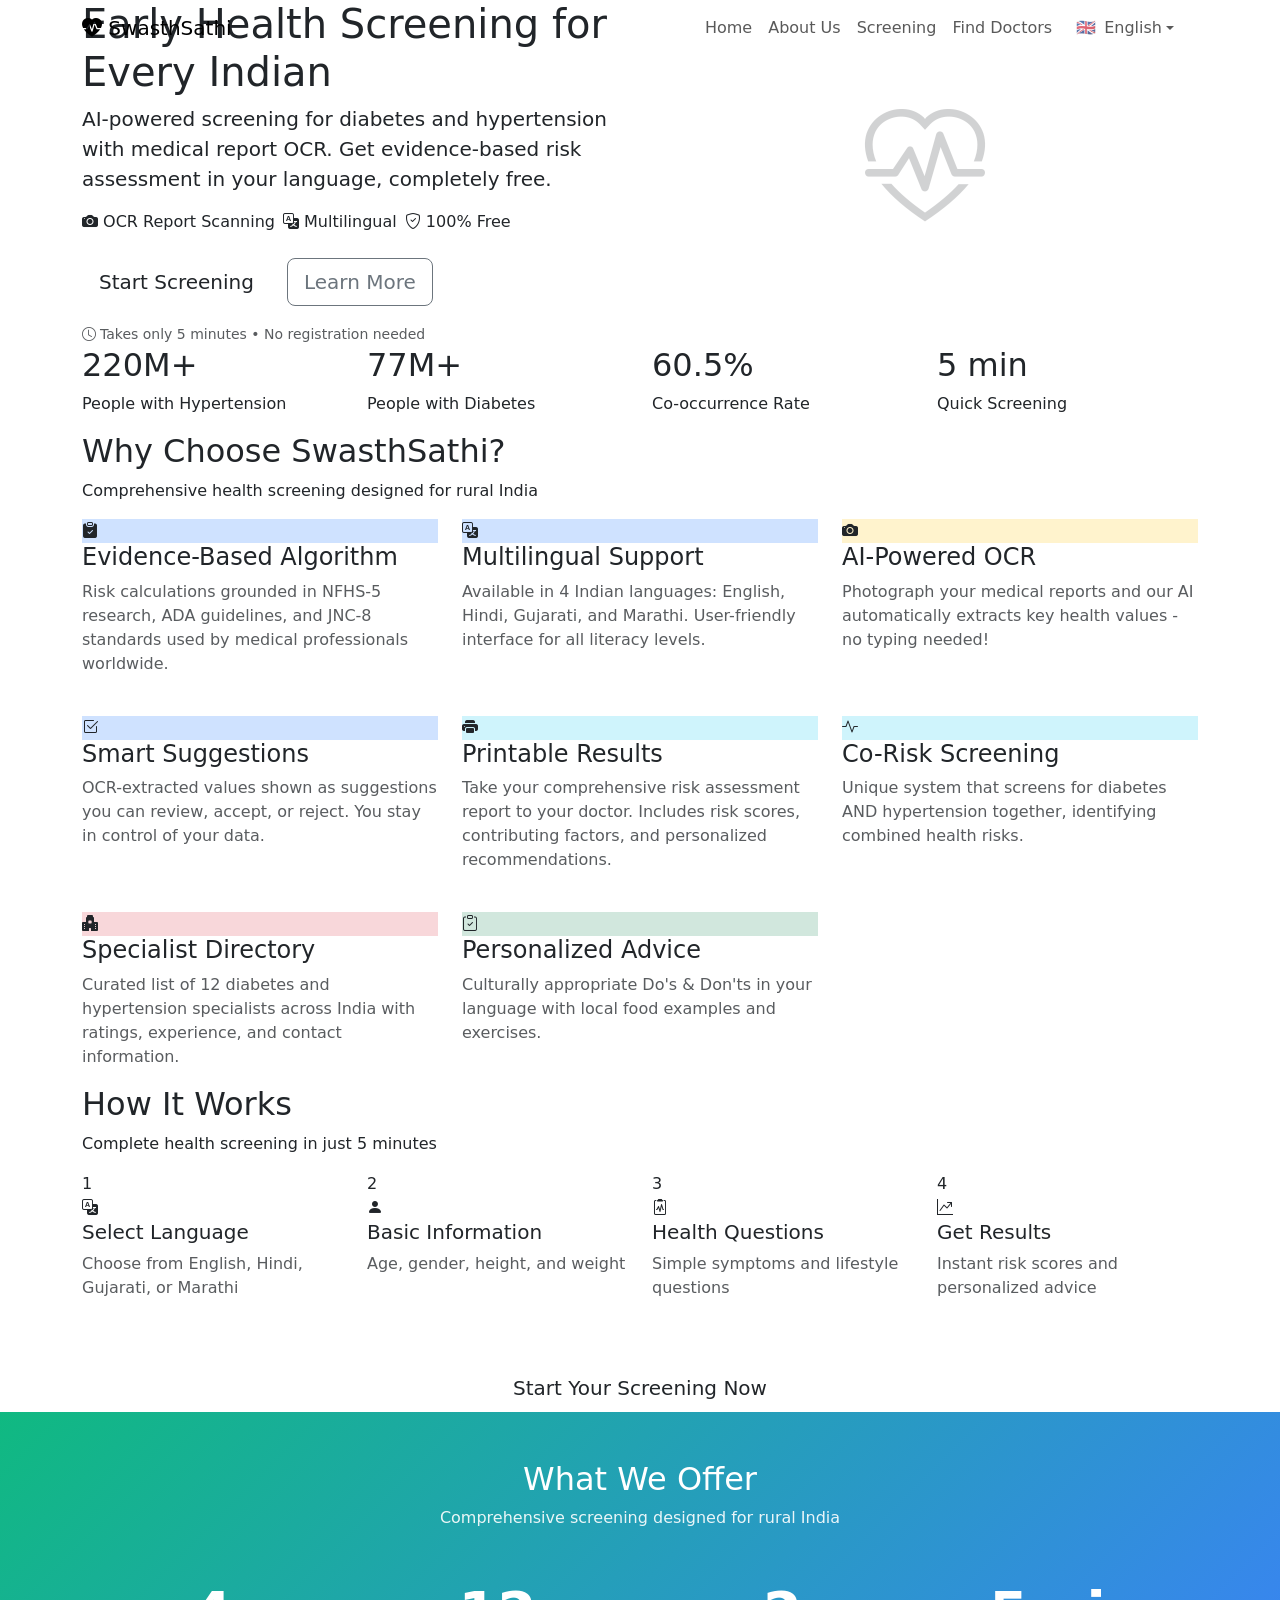
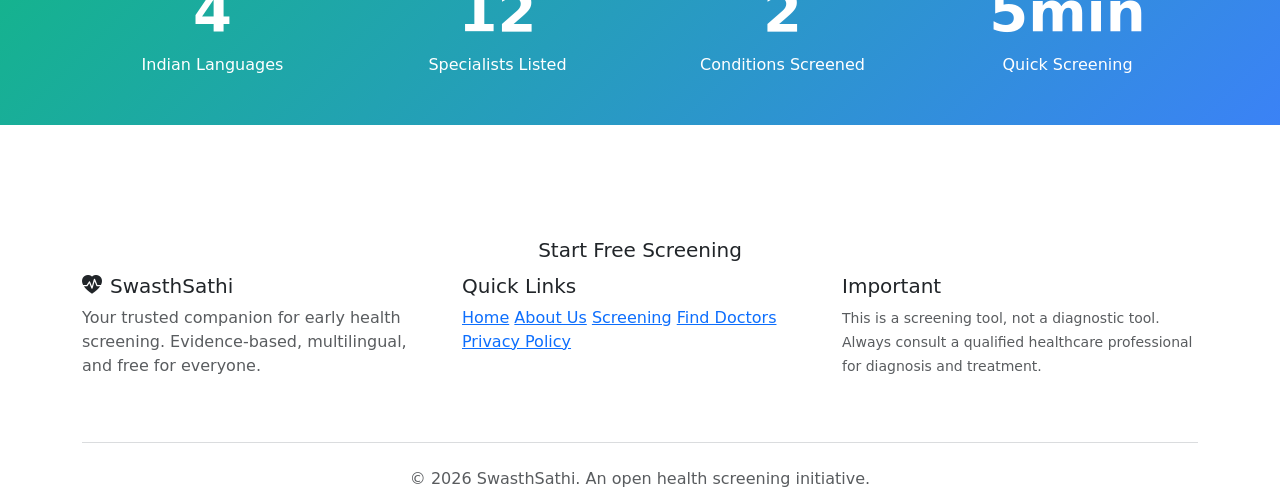
==== index.html @ 2c463989 "feat: add shared component mounts and normalize script load order across all pages Every page now ha" ====
<!DOCTYPE html>
<html lang="en">
<head>
    <meta charset="UTF-8">
    <meta name="viewport" content="width=device-width, initial-scale=1.0">
    <meta name="description" content="SwasthSathi - AI-powered offline health screening for diabetes and hypertension">
    <title>SwasthSathi - Your Health Companion</title>
    
    <!-- Bootstrap 5.3 -->
    <link href="https://cdn.jsdelivr.net/npm/bootstrap@5.3.2/dist/css/bootstrap.min.css" rel="stylesheet">
    <!-- Bootstrap Icons -->
    <link rel="stylesheet" href="https://cdn.jsdelivr.net/npm/bootstrap-icons@1.11.3/font/bootstrap-icons.min.css">
    <!-- Base Styles (LOAD FIRST) -->
    <link rel="stylesheet" href="assets/styles/base.css">
    <!-- Page-specific styles -->
    <link rel="stylesheet" href="assets/styles/style.css">
</head>
<body>
    <div id="navbar-mount"></div>

    <!-- Hero Section -->
    <section class="hero-section" id="home">
        <div class="container">
            <div class="row align-items-center">
                <div class="col-lg-6 hero-content fade-in">
                    <h1 data-i18n="hero_title">Early Health Screening for Every Indian</h1>
                    <p class="lead" data-i18n="hero_subtitle">AI-powered screening for diabetes and hypertension with medical report OCR. Get evidence-based risk assessment in your language, completely free.</p>
                    <div class="d-flex gap-2 mb-4 flex-wrap">
                        <div class="feature-badge">
                            <i class="bi bi-camera-fill"></i>
                            <span data-i18n="feature_ocr">OCR Report Scanning</span>
                        </div>
                        <div class="feature-badge">
                            <i class="bi bi-translate"></i>
                            <span data-i18n="feature_multilingual">Multilingual</span>
                        </div>
                        <div class="feature-badge">
                            <i class="bi bi-shield-check"></i>
                            <span data-i18n="feature_free">100% Free</span>
                        </div>
                    </div>
                    <div class="d-flex gap-3 mb-3 flex-wrap">
                        <a href="screening.html" class="btn btn-primary-custom btn-lg" data-i18n="btn_start_screening">Start Screening</a>
                        <button class="btn btn-outline-secondary btn-lg" onclick="document.getElementById('how-it-works').scrollIntoView({behavior: 'smooth'})" data-i18n="btn_learn_more">
                            Learn More
                        </button>
                    </div>
                    <small class="text-muted" data-i18n="takes_5min">
                        <i class="bi bi-clock me-1"></i>Takes only 5 minutes • No registration needed
                    </small>
                </div>
                <div class="col-lg-6 text-center">
                    <div class="hero-illustration mx-auto">
                        <i class="bi bi-heart-pulse" style="font-size: 120px; color: var(--primary); opacity: 0.2;"></i>
                    </div>
                </div>
            </div>
        </div>
    </section>

    <!-- Stats Section -->
    <section class="stats-section">
        <div class="container">
            <div class="row">
                <div class="col-md-3 col-6">
                    <div class="stat-card">
                        <h2>220M+</h2>
                        <p data-i18n="stats_hypertension">People with Hypertension</p>
                    </div>
                </div>
                <div class="col-md-3 col-6">
                    <div class="stat-card">
                        <h2>77M+</h2>
                        <p data-i18n="stats_diabetes">People with Diabetes</p>
                    </div>
                </div>
                <div class="col-md-3 col-6">
                    <div class="stat-card">
                        <h2>60.5%</h2>
                        <p data-i18n="stats_cooccurrence">Co-occurrence Rate</p>
                    </div>
                </div>
                <div class="col-md-3 col-6">
                    <div class="stat-card">
                        <h2>5 min</h2>
                        <p data-i18n="stats_quick">Quick Screening</p>
                    </div>
                </div>
            </div>
        </div>
    </section>

    <!-- Features Section -->
    <section class="features-section" id="features">
        <div class="container">
            <h2 class="section-title" data-i18n="section_why_choose">Why Choose SwasthSathi?</h2>
            <p class="section-subtitle" data-i18n="section_subtitle_features">Comprehensive health screening designed for rural India</p>
            
            <div class="row g-4">
                <div class="col-lg-4 col-md-6">
                    <div class="feature-card">
                        <div class="feature-icon bg-primary-subtle">
                            <i class="bi bi-clipboard-check-fill"></i>
                        </div>
                        <h4 data-i18n="feature_evidence_title">Evidence-Based Algorithm</h4>
                        <p class="text-muted" data-i18n="feature_evidence_desc">Risk calculations grounded in NFHS-5 research, ADA guidelines, and JNC-8 standards used by medical professionals worldwide.</p>
                    </div>
                </div>
                <div class="col-lg-4 col-md-6">
                    <div class="feature-card">
                        <div class="feature-icon bg-primary-subtle">
                            <i class="bi bi-translate"></i>
                        </div>
                        <h4 data-i18n="feature_multilingual_title">Multilingual Support</h4>
                        <p class="text-muted" data-i18n="feature_multilingual_desc">Available in 4 Indian languages: English, Hindi, Gujarati, and Marathi. User-friendly interface for all literacy levels.</p>
                    </div>
                </div>
                <div class="col-lg-4 col-md-6">
                    <div class="feature-card">
                        <div class="feature-icon bg-warning-subtle">
                            <i class="bi bi-camera-fill"></i>
                        </div>
                        <h4 data-i18n="feature_ocr_title">AI-Powered OCR</h4>
                        <p class="text-muted" data-i18n="feature_ocr_desc">Photograph your medical reports and our AI automatically extracts key health values - no typing needed!</p>
                    </div>
                </div>

                <!-- Smart Suggestion System -->
                <div class="col-lg-4 col-md-6">
                    <div class="feature-card">
                        <div class="feature-icon bg-primary-subtle">
                            <i class="bi bi-check2-square"></i>
                        </div>
                        <h4 data-i18n="feature_suggestions_title">Smart Suggestions</h4>
                        <p class="text-muted" data-i18n="feature_suggestions_desc">OCR-extracted values shown as suggestions you can review, accept, or reject. You stay in control of your data.</p>
                    </div>
                </div>

                <!-- Printable Results -->
                <div class="col-lg-4 col-md-6">
                    <div class="feature-card">
                        <div class="feature-icon bg-info-subtle">
                            <i class="bi bi-printer-fill"></i>
                        </div>
                        <h4 data-i18n="feature_print_title">Printable Results</h4>
                        <p class="text-muted" data-i18n="feature_print_desc">Take your comprehensive risk assessment report to your doctor. Includes risk scores, contributing factors, and personalized recommendations.</p>
                    </div>
                </div>

                <div class="col-lg-4 col-md-6">
                    <div class="feature-card">
                        <div class="feature-icon bg-info-subtle">
                            <i class="bi bi-activity"></i>
                        </div>
                        <h4 data-i18n="feature_corisk_title">Co-Risk Screening</h4>
                        <p class="text-muted" data-i18n="feature_corisk_desc">Unique system that screens for diabetes AND hypertension together, identifying combined health risks.</p>
                    </div>
                </div>
                <div class="col-lg-4 col-md-6">
                    <div class="feature-card">
                        <div class="feature-icon bg-danger-subtle">
                            <i class="bi bi-hospital-fill"></i>
                        </div>
                        <h4 data-i18n="feature_doctors_title">Specialist Directory</h4>
                        <p class="text-muted" data-i18n="feature_doctors_desc">Curated list of 12 diabetes and hypertension specialists across India with ratings, experience, and contact information.</p>
                    </div>
                </div>
                <div class="col-lg-4 col-md-6">
                    <div class="feature-card">
                        <div class="feature-icon bg-success-subtle">
                            <i class="bi bi-clipboard-check"></i>
                        </div>
                        <h4 data-i18n="feature_advice_title">Personalized Advice</h4>
                        <p class="text-muted" data-i18n="feature_advice_desc">Culturally appropriate Do's & Don'ts in your language with local food examples and exercises.</p>
                    </div>
                </div>
            </div>
        </div>
    </section>

    <!-- How It Works -->
    <section class="how-it-works-section" id="how-it-works">
        <div class="container">
            <h2 class="section-title" data-i18n="how_it_works_title">How It Works</h2>
            <p class="section-subtitle" data-i18n="how_it_works_subtitle">Complete health screening in just 5 minutes</p>
            
            <div class="row g-4">
                <div class="col-lg-3 col-md-6">
                    <div class="step-card">
                        <div class="step-number">1</div>
                        <div class="step-icon">
                            <i class="bi bi-translate"></i>
                        </div>
                        <h5 data-i18n="step1_title">Select Language</h5>
                        <p class="text-muted" data-i18n="step1_desc">Choose from English, Hindi, Gujarati, or Marathi</p>
                    </div>
                </div>
                <div class="col-lg-3 col-md-6">
                    <div class="step-card">
                        <div class="step-number">2</div>
                        <div class="step-icon">
                            <i class="bi bi-person-fill"></i>
                        </div>
                        <h5 data-i18n="step2_title">Basic Information</h5>
                        <p class="text-muted" data-i18n="step2_desc">Age, gender, height, and weight</p>
                    </div>
                </div>
                <div class="col-lg-3 col-md-6">
                    <div class="step-card">
                        <div class="step-number">3</div>
                        <div class="step-icon">
                            <i class="bi bi-clipboard2-pulse"></i>
                        </div>
                        <h5 data-i18n="step3_title">Health Questions</h5>
                        <p class="text-muted" data-i18n="step3_desc">Simple symptoms and lifestyle questions</p>
                    </div>
                </div>
                <div class="col-lg-3 col-md-6">
                    <div class="step-card">
                        <div class="step-number">4</div>
                        <div class="step-icon">
                            <i class="bi bi-graph-up-arrow"></i>
                        </div>
                        <h5 data-i18n="step4_title">Get Results</h5>
                        <p class="text-muted" data-i18n="step4_desc">Instant risk scores and personalized advice</p>
                    </div>
                </div>
            </div>

            <div class="text-center mt-5">
                <a href="screening.html" class="btn btn-primary-custom btn-lg px-5" data-i18n="btn_start_screening">Start Your Screening Now</a>
            </div>
        </div>
    </section>

    <!-- Impact Section -->
    <section class="py-5" style="background: linear-gradient(135deg, #10b981 0%, #3b82f6 100%);" id="impact">
        <div class="container">
            <div class="text-center text-white mb-5">
                <h2 class="section-title text-white" data-i18n="impact_title_new">What We Offer</h2>
                <p class="section-subtitle text-white" style="opacity: 0.9;" data-i18n="impact_subtitle_new">Comprehensive screening designed for rural India</p>
            </div>
            <div class="row g-4">
                <div class="col-md-3 col-6">
                    <div class="text-center text-white">
                        <h2 class="display-4 fw-bold mb-2">4</h2>
                        <p class="mb-0" data-i18n="impact_languages">Indian Languages</p>
                    </div>
                </div>
                <div class="col-md-3 col-6">
                    <div class="text-center text-white">
                        <h2 class="display-4 fw-bold mb-2">12</h2>
                        <p class="mb-0" data-i18n="impact_specialists">Specialists Listed</p>
                    </div>
                </div>
                <div class="col-md-3 col-6">
                    <div class="text-center text-white">
                        <h2 class="display-4 fw-bold mb-2">2</h2>
                        <p class="mb-0" data-i18n="impact_conditions">Conditions Screened</p>
                    </div>
                </div>
                <div class="col-md-3 col-6">
                    <div class="text-center text-white">
                        <h2 class="display-4 fw-bold mb-2">5min</h2>
                        <p class="mb-0" data-i18n="impact_time">Quick Screening</p>
                    </div>
                </div>
            </div>
        </div>
    </section>

    <!-- CTA Section -->
    <section class="cta-section">
        <div class="container">
            <div class="cta-card text-center text-white">
                <h2>Take Control of Your Health Today</h2>
                <p class="lead mb-4">Early detection can prevent serious complications. Get your free screening in just 5 minutes.</p>
                <a href="screening.html" class="btn btn-light-custom btn-lg">Start Free Screening</a>
            </div>
        </div>
    </section>

    <div id="footer-mount"></div>

    <script src="https://cdn.jsdelivr.net/npm/bootstrap@5.3.2/dist/js/bootstrap.bundle.min.js"></script>
    <script src="assets/scripts/data/language-data.js"></script>
    <script src="assets/scripts/shared/i18n.js"></script>
    <script src="assets/scripts/shared/supabase-client.js"></script>
    <script src="assets/scripts/shared/navbar.js"></script>
    <script src="assets/scripts/shared/footer.js"></script>
    <script src="assets/scripts/shared/nav-auth.js"></script>
    <script src="assets/scripts/shared/main.js"></script>
</body>
</html>
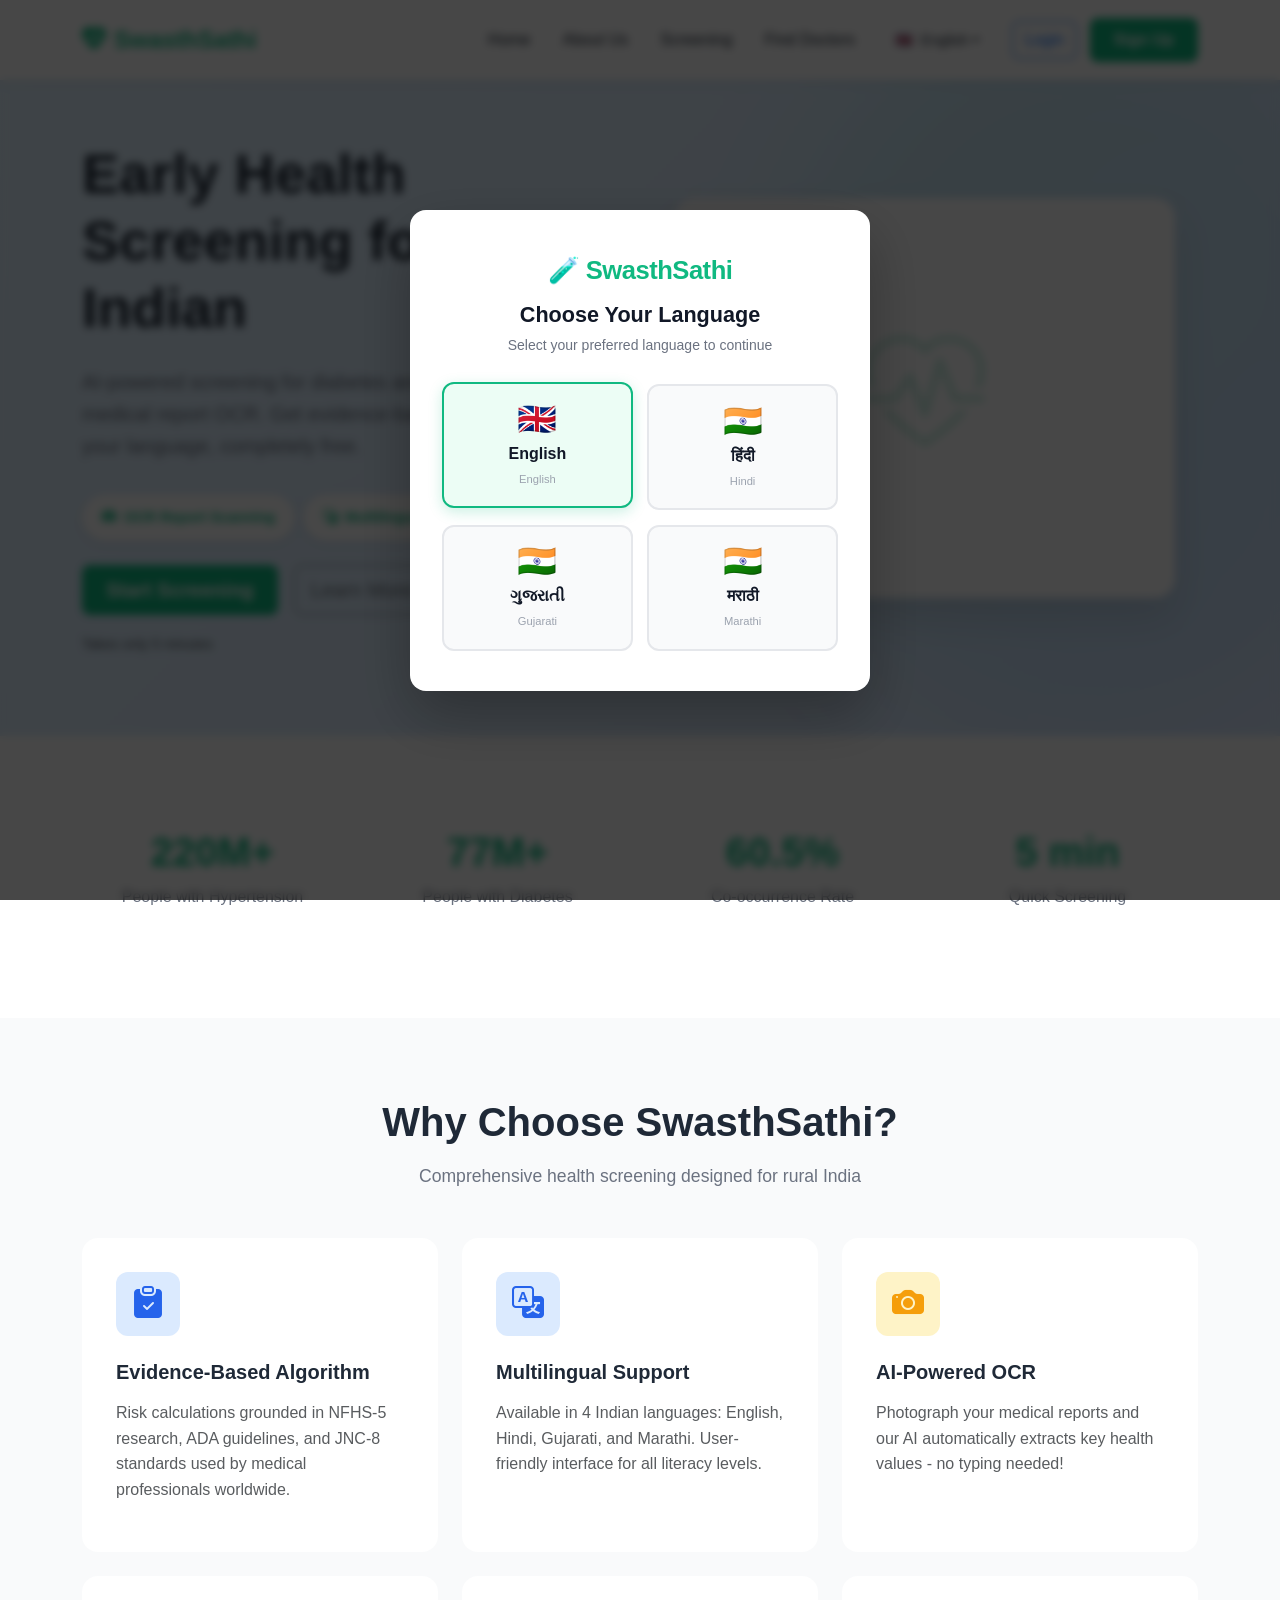
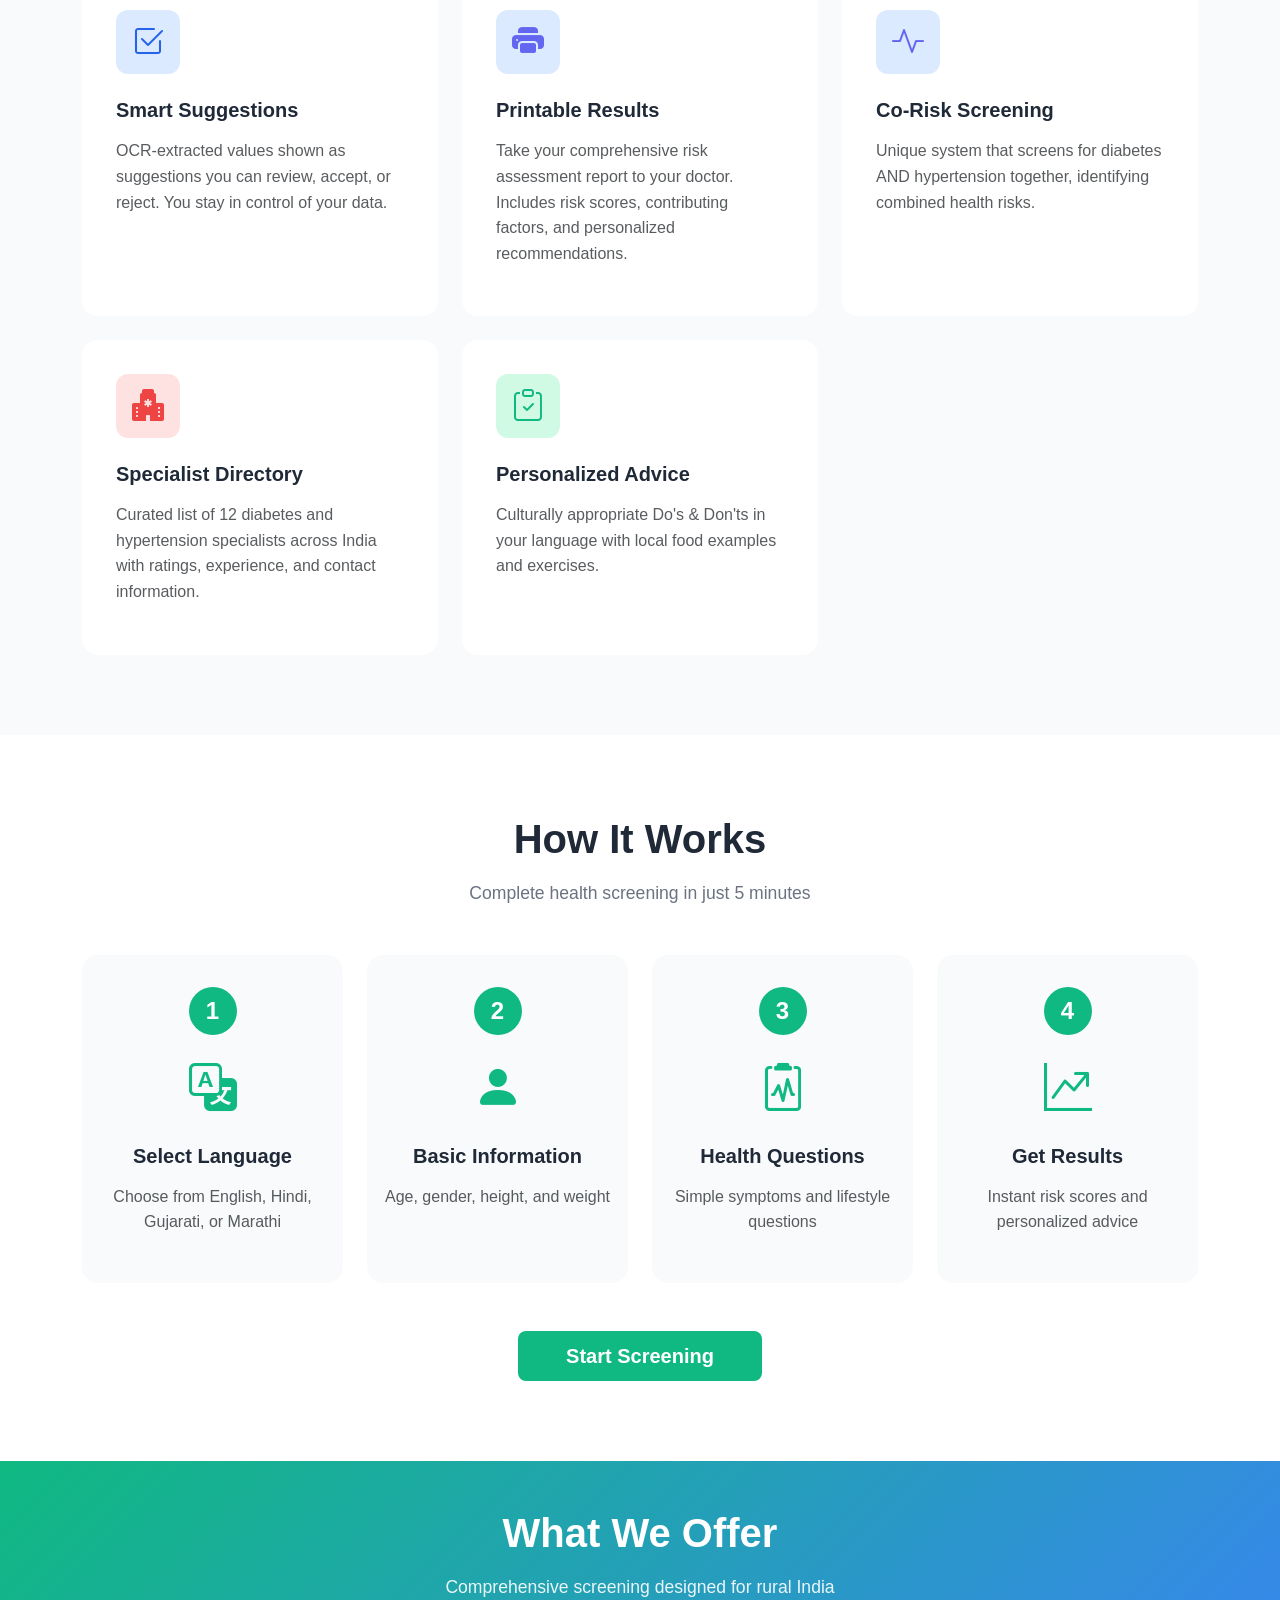
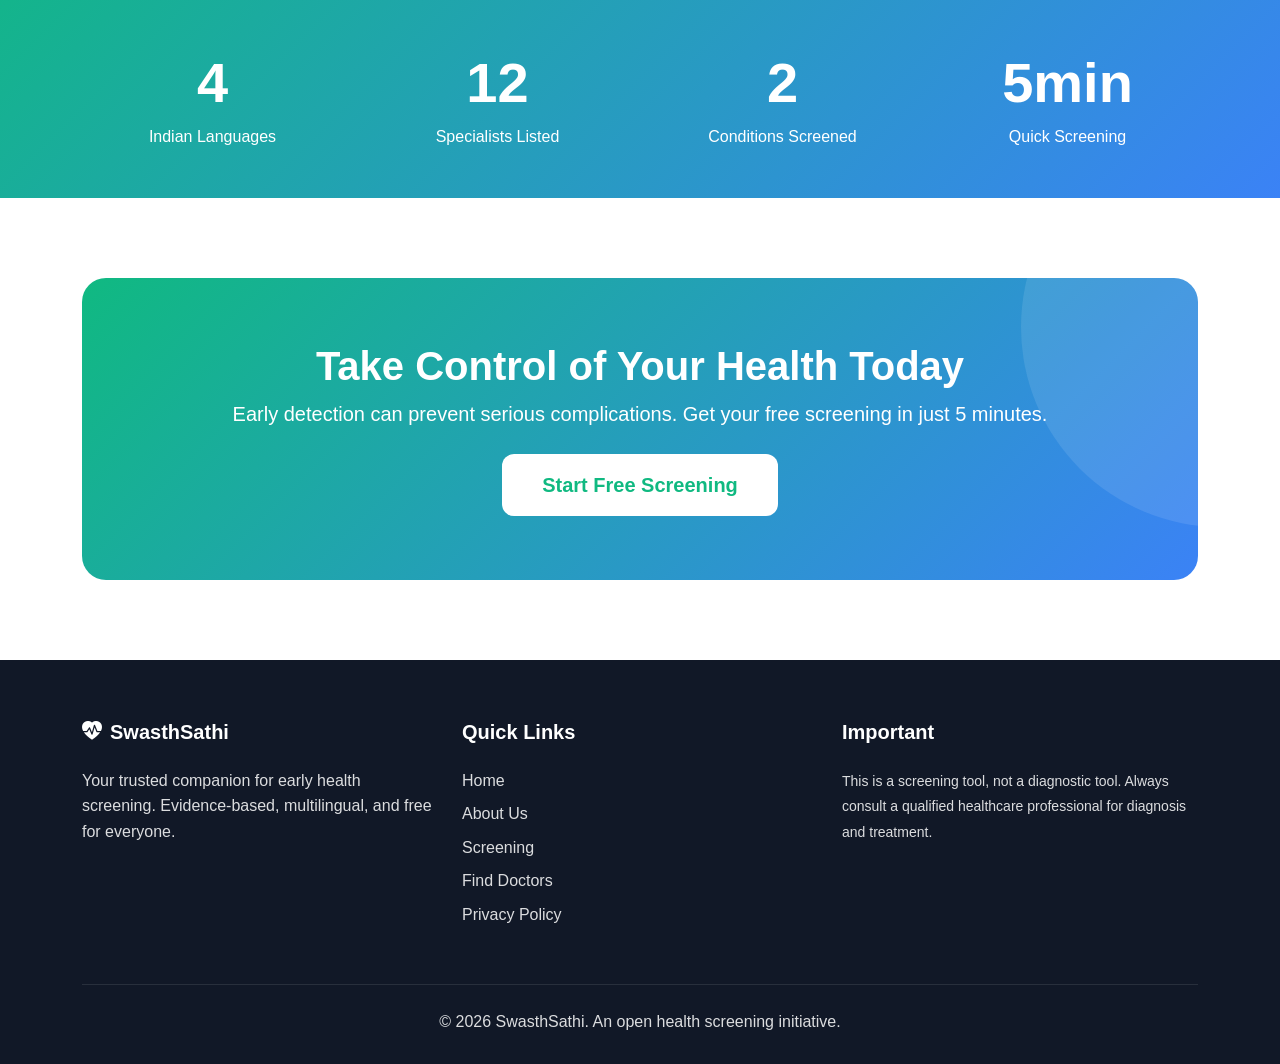
==== commit 346f00f4: "feat: add A4 print stylesheet for doctor handoff and wire language modal into all pages" ====
--- a/index.html
+++ b/index.html
@@ -12,6 +12,7 @@
     <link rel="stylesheet" href="https://cdn.jsdelivr.net/npm/bootstrap-icons@1.11.3/font/bootstrap-icons.min.css">
     <!-- Base Styles (LOAD FIRST) -->
     <link rel="stylesheet" href="assets/styles/base.css">
+    <link rel="stylesheet" href="assets/styles/language-modal.css">
     <!-- Page-specific styles -->
     <link rel="stylesheet" href="assets/styles/style.css">
 </head>
@@ -285,6 +286,7 @@
     <script src="https://cdn.jsdelivr.net/npm/bootstrap@5.3.2/dist/js/bootstrap.bundle.min.js"></script>
     <script src="assets/scripts/data/language-data.js"></script>
     <script src="assets/scripts/shared/i18n.js"></script>
+    <script src="assets/scripts/shared/language-modal.js"></script>
     <script src="assets/scripts/shared/supabase-client.js"></script>
     <script src="assets/scripts/shared/navbar.js"></script>
     <script src="assets/scripts/shared/footer.js"></script>
--- a/assets/styles/base.css
+++ b/assets/styles/base.css
@@ -0,0 +1,330 @@
+/**
+ * ============================================
+ * SWASTHSATHI - UNIFIED BASE STYLES
+ * Shared across ALL pages
+ * ============================================
+ */
+
+/* ===== CSS VARIABLES (UNIFIED) ===== */
+:root {
+    /* Primary Colors */
+    --primary: #10b981;
+    --primary-dark: #059669;
+    --primary-light: #d1fae5;
+    --primary-pale: #d1fae5;
+    --primary-ghost: #f0fdf4;
+    
+    /* Secondary Colors */
+    --secondary: #3b82f6;
+    
+    /* Status Colors */
+    --success: #10b981;
+    --success-light: #d1fae5;
+    --success-dark: #047857;
+    
+    --warning: #f59e0b;
+    --warning-light: #fef3c7;
+    --warning-dark: #d97706;
+    
+    --danger: #ef4444;
+    --danger-light: #fee2e2;
+    --danger-dark: #dc2626;
+    
+    --info: #3b82f6;
+    --info-light: #dbeafe;
+    --info-dark: #2563eb;
+    
+    /* Neutral Colors */
+    --white: #ffffff;
+    --black: #000000;
+    --dark: #1f2937;
+    --gray: #6b7280;
+    --gray-light: #9ca3af;
+    --gray-pale: #e5e7eb;
+    --gray-bg: #f3f4f6;
+    --gray-border: #d1d5db;
+    --light-bg: #f9fafb;
+    
+    /* Aliased color names for backward compatibility */
+    --color-primary: var(--primary);
+    --color-primary-dark: var(--primary-dark);
+    --color-primary-light: var(--primary-light);
+    --color-primary-pale: var(--primary-pale);
+    --color-primary-ghost: var(--primary-ghost);
+    
+    --color-success: var(--success);
+    --color-success-light: var(--success-light);
+    --color-success-dark: var(--success-dark);
+    
+    --color-warning: var(--warning);
+    --color-warning-light: var(--warning-light);
+    --color-warning-dark: var(--warning-dark);
+    
+    --color-danger: var(--danger);
+    --color-danger-light: var(--danger-light);
+    --color-danger-dark: var(--danger-dark);
+    
+    --color-info: var(--info);
+    --color-info-light: var(--info-light);
+    --color-info-dark: var(--info-dark);
+    
+    --color-white: var(--white);
+    --color-black: var(--black);
+    --color-dark: var(--dark);
+    --color-gray: var(--gray);
+    --color-gray-light: var(--gray-light);
+    --color-gray-pale: var(--gray-pale);
+    --color-gray-bg: var(--gray-bg);
+    --color-gray-border: var(--gray-border);
+    
+    /* Typography */
+    --font-primary: system-ui, -apple-system, BlinkMacSystemFont, "Segoe UI", Roboto, Oxygen, Ubuntu, Cantarell, sans-serif;
+    --font-mono: 'Courier New', Courier, monospace;
+    
+    --text-xs: 0.75rem;
+    --text-sm: 0.875rem;
+    --text-base: 1rem;
+    --text-lg: 1.125rem;
+    --text-xl: 1.25rem;
+    --text-2xl: 1.5rem;
+    --text-3xl: 1.875rem;
+    
+    --font-normal: 400;
+    --font-medium: 500;
+    --font-semibold: 600;
+    --font-bold: 700;
+    
+    --leading-normal: 1.5;
+    --leading-relaxed: 1.75;
+    
+    /* Spacing */
+    --space-1: 0.25rem;
+    --space-2: 0.5rem;
+    --space-3: 0.75rem;
+    --space-4: 1rem;
+    --space-5: 1.25rem;
+    --space-6: 1.5rem;
+    --space-8: 2rem;
+    --space-10: 2.5rem;
+    
+    /* Border Radius */
+    --radius-base: 0.25rem;
+    --radius-md: 0.375rem;
+    --radius-lg: 0.5rem;
+    --radius-xl: 0.75rem;
+    --radius-full: 9999px;
+    
+    /* Shadows */
+    --shadow-sm: 0 1px 2px 0 rgba(0, 0, 0, 0.05);
+    --shadow-base: 0 1px 3px 0 rgba(0, 0, 0, 0.1);
+    --shadow-md: 0 4px 6px -1px rgba(0, 0, 0, 0.1);
+    --shadow-lg: 0 10px 15px -3px rgba(0, 0, 0, 0.1);
+    
+    /* Transitions */
+    --transition-fast: 150ms ease-in-out;
+    --transition-base: 200ms ease-in-out;
+}
+
+/* ===== GLOBAL RESETS ===== */
+* {
+    margin: 0;
+    padding: 0;
+    box-sizing: border-box;
+}
+
+body {
+    font-family: var(--font-primary);
+    color: var(--dark);
+    line-height: 1.6;
+    overflow-x: hidden;
+    background: var(--light-bg);
+}
+
+html {
+    scroll-behavior: smooth;
+}
+
+a {
+    text-decoration: none;
+    color: inherit;
+}
+
+/* ===== UNIFIED NAVBAR STYLES ===== */
+.navbar {
+    background: white !important;
+    box-shadow: 0 2px 10px rgba(0,0,0,0.08);
+    transition: all 0.3s ease;
+    padding: 1rem 0;
+}
+
+.navbar.scrolled {
+    box-shadow: 0 4px 12px rgba(0,0,0,0.1);
+}
+
+.navbar-brand {
+    font-size: 1.5rem;
+    font-weight: 700;
+    color: var(--primary) !important;
+    display: flex;
+    align-items: center;
+    gap: 0.5rem;
+}
+
+.nav-link {
+    color: var(--dark) !important;
+    font-weight: 500;
+    padding: 0.5rem 1rem !important;
+    transition: color 0.3s ease;
+}
+
+.nav-link:hover,
+.nav-link.active {
+    color: var(--primary) !important;
+}
+
+/* ===== UNIFIED BUTTON STYLES ===== */
+.btn-primary-custom {
+    background: var(--primary) !important;
+    border-color: var(--primary) !important;
+    color: white !important;
+    padding: 0.625rem 1.5rem;
+    border-radius: 8px;
+    font-weight: 600;
+    transition: all 0.3s ease;
+    border: none;
+}
+
+.btn-primary-custom:hover {
+    background: var(--primary-dark) !important;
+    border-color: var(--primary-dark) !important;
+    transform: translateY(-2px);
+    box-shadow: 0 4px 12px rgba(16, 185, 129, 0.3);
+}
+
+.btn-primary-custom a {
+    color: white !important;
+    text-decoration: none;
+}
+
+/* Bootstrap Form Controls */
+.form-control:focus,
+.form-select:focus {
+    border-color: var(--primary);
+    box-shadow: 0 0 0 0.25rem rgba(16, 185, 129, 0.25);
+}
+
+.form-check-input:checked {
+    background-color: var(--primary);
+    border-color: var(--primary);
+}
+
+/* ===== UNIFIED FOOTER STYLES ===== */
+.footer {
+    background: #111827;
+    color: #ffffff;
+    padding: 60px 0 30px;
+}
+
+.footer h5 {
+    font-weight: 700;
+    margin-bottom: 1.5rem;
+    color: #ffffff;
+}
+
+.footer p,
+.footer .text-muted,
+.footer small {
+    color: rgba(255, 255, 255, 0.85) !important;
+}
+
+.footer a {
+    color: rgba(255, 255, 255, 0.85);
+    text-decoration: none;
+    transition: color 0.3s ease;
+    display: block;
+    margin-bottom: 0.5rem;
+}
+
+.footer a:hover {
+    color: #ffffff;
+}
+
+.footer hr {
+    border-color: rgba(255, 255, 255, 0.2);
+}
+
+/* ===== UTILITY CLASSES ===== */
+.bg-success-subtle { background: var(--success-light) !important; color: var(--success); }
+.bg-primary-subtle { background: #dbeafe !important; color: #2563eb; }
+.bg-warning-subtle { background: var(--warning-light) !important; color: var(--warning-dark); }
+.bg-info-subtle { background: var(--info-light) !important; color: var(--info-dark); }
+.bg-danger-subtle { background: var(--danger-light) !important; color: var(--danger-dark); }
+
+.border-success { border-color: var(--success) !important; }
+.border-warning { border-color: var(--warning) !important; }
+.border-danger { border-color: var(--danger) !important; }
+.border-info { border-color: var(--info) !important; }
+
+.text-success { color: var(--success) !important; }
+.text-warning { color: var(--warning) !important; }
+.text-danger { color: var(--danger) !important; }
+.text-info { color: var(--info) !important; }
+.text-primary { color: var(--primary) !important; }
+
+/* ===== RESPONSIVE ===== */
+@media (max-width: 768px) {
+    .navbar {
+        padding: 0.75rem 0;
+    }
+    
+    .navbar-brand {
+        font-size: 1.25rem;
+    }
+}
+
+/* ===== ANIMATIONS ===== */
+@keyframes fadeIn {
+    from {
+        opacity: 0;
+        transform: translateY(20px);
+    }
+    to {
+        opacity: 1;
+        transform: translateY(0);
+    }
+}
+
+.fade-in {
+    animation: fadeIn 0.6s ease-in;
+}
+
+/* Language Dropdown Styles */
+.language-option {
+    padding: 0.5rem 1rem;
+    cursor: pointer;
+    transition: background 0.2s ease;
+}
+
+.language-option:hover {
+    background: #f3f4f6;
+}
+
+.language-option.active {
+    background: #10b981;
+    color: white;
+}
+
+.language-option.active:hover {
+    background: #059669;
+}
+
+#languageDropdownBtn {
+    font-size: 0.9rem;
+    padding: 0.5rem 1rem;
+    border-radius: 8px;
+    transition: background 0.2s ease;
+}
+
+#languageDropdownBtn:hover {
+    background: rgba(16, 185, 129, 0.1);
+}
--- a/assets/styles/language-modal.css
+++ b/assets/styles/language-modal.css
@@ -0,0 +1,113 @@
+/* ============================================
+   FIRST-VISIT LANGUAGE SELECTION MODAL
+   Gated by localStorage.selectedLanguage
+   ============================================ */
+
+#langSelectModal {
+    position: fixed;
+    inset: 0;
+    z-index: 9999;
+    background: rgba(0, 0, 0, 0.72);
+    backdrop-filter: blur(4px);
+    display: flex;
+    align-items: center;
+    justify-content: center;
+    animation: langModalFadeIn 0.25s ease-out;
+}
+
+#langSelectModal.hidden {
+    display: none;
+}
+
+@keyframes langModalFadeIn {
+    from { opacity: 0; }
+    to   { opacity: 1; }
+}
+
+.lang-modal-card {
+    background: #ffffff;
+    border-radius: 16px;
+    padding: 2.5rem 2rem;
+    max-width: 460px;
+    width: 92%;
+    box-shadow: 0 24px 60px rgba(0, 0, 0, 0.28);
+    animation: langModalSlideUp 0.3s ease-out;
+    text-align: center;
+}
+
+@keyframes langModalSlideUp {
+    from { opacity: 0; transform: translateY(28px); }
+    to   { opacity: 1; transform: translateY(0); }
+}
+
+.lang-modal-logo {
+    font-size: 1.6rem;
+    font-weight: 800;
+    color: #10b981;
+    margin-bottom: 0.75rem;
+    letter-spacing: -0.5px;
+}
+
+.lang-modal-title {
+    font-size: 1.35rem;
+    font-weight: 700;
+    color: #111827;
+    margin-bottom: 0.35rem;
+}
+
+.lang-modal-subtitle {
+    font-size: 0.875rem;
+    color: #6b7280;
+    margin-bottom: 1.75rem;
+}
+
+.lang-btn-grid {
+    display: grid;
+    grid-template-columns: 1fr 1fr;
+    gap: 0.9rem;
+}
+
+.lang-btn {
+    display: flex;
+    flex-direction: column;
+    align-items: center;
+    justify-content: center;
+    padding: 1.1rem 0.75rem;
+    border: 2px solid #e5e7eb;
+    border-radius: 12px;
+    background: #f9fafb;
+    cursor: pointer;
+    transition: border-color 0.18s, background 0.18s, box-shadow 0.18s, transform 0.18s;
+    font-family: inherit;
+    gap: 0.25rem;
+}
+
+.lang-btn:hover,
+.lang-btn:focus {
+    border-color: #10b981;
+    background: #ecfdf5;
+    box-shadow: 0 4px 14px rgba(16, 185, 129, 0.22);
+    transform: translateY(-2px);
+    outline: none;
+}
+
+.lang-btn:active {
+    transform: translateY(0);
+}
+
+.lang-btn-flag {
+    font-size: 2rem;
+    line-height: 1.1;
+}
+
+.lang-btn-native {
+    font-size: 1rem;
+    font-weight: 700;
+    color: #111827;
+}
+
+.lang-btn-english {
+    font-size: 0.7rem;
+    color: #9ca3af;
+    font-weight: 400;
+}
--- a/assets/styles/style.css
+++ b/assets/styles/style.css
@@ -0,0 +1,331 @@
+/**
+ * ============================================
+ * SWASTHSATHI - HOMEPAGE & ABOUT PAGE STYLES
+ * ============================================
+ * NOTE: This file uses CSS variables from base.css
+ * Ensure base.css is loaded BEFORE this file
+ */
+
+/* ===== GLOBAL RESETS ===== */
+* {
+    margin: 0;
+    padding: 0;
+    box-sizing: border-box;
+}
+
+body {
+    font-family: -apple-system, BlinkMacSystemFont, 'Segoe UI', Roboto, Oxygen, Ubuntu, Cantarell, sans-serif;
+    color: #1f2937;
+    line-height: 1.6;
+    overflow-x: hidden;
+}
+
+/* Smooth Scrolling */
+html {
+    scroll-behavior: smooth;
+}
+
+/* ===== HERO SECTION ===== */
+.hero-section {
+    background: linear-gradient(135deg, #e0f2fe 0%, #dbeafe 100%);
+    padding: 140px 0 80px;
+    position: relative;
+    overflow: hidden;
+}
+
+.hero-section::before {
+    content: '';
+    position: absolute;
+    top: 0;
+    right: -10%;
+    width: 50%;
+    height: 100%;
+    background: linear-gradient(135deg, rgba(16, 185, 129, 0.1), rgba(59, 130, 246, 0.1));
+    border-radius: 50%;
+    filter: blur(60px);
+}
+
+.hero-content {
+    position: relative;
+    z-index: 1;
+}
+
+.hero-section h1 {
+    font-size: 3.5rem;
+    font-weight: 800;
+    line-height: 1.2;
+    margin-bottom: 1.5rem;
+    color: #1f2937;
+}
+
+.hero-section .lead {
+    font-size: 1.25rem;
+    color: #6b7280;
+    margin-bottom: 2rem;
+}
+
+.feature-badge {
+    display: inline-flex;
+    align-items: center;
+    gap: 0.5rem;
+    background: white;
+    padding: 0.75rem 1.25rem;
+    border-radius: 50px;
+    font-size: 0.9rem;
+    font-weight: 600;
+    color: #10b981;
+    box-shadow: 0 2px 8px rgba(0,0,0,0.1);
+}
+
+.hero-illustration {
+    width: 100%;
+    max-width: 500px;
+    height: 400px;
+    background: white;
+    border-radius: 20px;
+    display: flex;
+    align-items: center;
+    justify-content: center;
+    box-shadow: 0 20px 40px rgba(0,0,0,0.1);
+    position: relative;
+    animation: float 3s ease-in-out infinite;
+}
+
+@keyframes float {
+    0%, 100% { transform: translateY(0); }
+    50% { transform: translateY(-20px); }
+}
+
+/* ===== STATS SECTION ===== */
+.stats-section {
+    background: white;
+    padding: 60px 0;
+}
+
+.stat-card {
+    text-align: center;
+    padding: 2rem 1rem;
+}
+
+.stat-card h2 {
+    font-size: 2.5rem;
+    font-weight: 800;
+    color: #10b981;
+    margin-bottom: 0.5rem;
+}
+
+.stat-card p {
+    color: #6b7280;
+    font-size: 1rem;
+}
+
+/* ===== FEATURES SECTION ===== */
+.features-section {
+    padding: 80px 0;
+    background: #f9fafb;
+}
+
+.section-title {
+    font-size: 2.5rem;
+    font-weight: 700;
+    text-align: center;
+    margin-bottom: 1rem;
+}
+
+.section-subtitle {
+    text-align: center;
+    color: #6b7280;
+    font-size: 1.1rem;
+    margin-bottom: 3rem;
+}
+
+.feature-card {
+    background: white;
+    padding: 2rem;
+    border-radius: 16px;
+    height: 100%;
+    transition: all 0.3s ease;
+    border: 2px solid transparent;
+}
+
+.feature-card:hover {
+    transform: translateY(-8px);
+    border-color: #10b981;
+    box-shadow: 0 12px 24px rgba(0,0,0,0.1);
+}
+
+.feature-icon {
+    width: 64px;
+    height: 64px;
+    border-radius: 12px;
+    display: flex;
+    align-items: center;
+    justify-content: center;
+    font-size: 2rem;
+    margin-bottom: 1.5rem;
+}
+
+/* Feature icon backgrounds */
+.bg-success-subtle { 
+    background: #d1fae5; 
+    color: #10b981; 
+}
+
+.bg-primary-subtle { 
+    background: #dbeafe; 
+    color: #2563eb; 
+}
+
+.bg-warning-subtle { 
+    background: #fef3c7; 
+    color: #f59e0b; 
+}
+
+.bg-info-subtle { 
+    background: #e0e7ff; 
+    color: #6366f1; 
+}
+
+.bg-danger-subtle { 
+    background: #fee2e2; 
+    color: #ef4444; 
+}
+
+.feature-card h4 {
+    font-size: 1.25rem;
+    font-weight: 700;
+    margin-bottom: 1rem;
+}
+
+/* ===== HOW IT WORKS SECTION ===== */
+.how-it-works-section {
+    padding: 80px 0;
+    background: white;
+}
+
+.step-card {
+    text-align: center;
+    padding: 2rem 1rem;
+    border-radius: 16px;
+    background: #f9fafb;
+    transition: all 0.3s ease;
+    height: 100%;
+    position: relative;
+}
+
+.step-card:hover {
+    background: white;
+    box-shadow: 0 8px 20px rgba(0,0,0,0.08);
+}
+
+.step-number {
+    width: 48px;
+    height: 48px;
+    border-radius: 50%;
+    background: #10b981;
+    color: white;
+    display: flex;
+    align-items: center;
+    justify-content: center;
+    font-size: 1.5rem;
+    font-weight: 700;
+    margin: 0 auto 1rem;
+}
+
+.step-icon {
+    font-size: 3rem;
+    color: #10b981;
+    margin-bottom: 1rem;
+}
+
+.step-card h5 {
+    font-weight: 700;
+    margin-bottom: 1rem;
+}
+
+/* ===== CTA SECTION ===== */
+.cta-section {
+    padding: 80px 0;
+    background: white;
+}
+
+.cta-card {
+    background: linear-gradient(135deg, #10b981 0%, #3b82f6 100%);
+    padding: 4rem 2rem;
+    border-radius: 24px;
+    position: relative;
+    overflow: hidden;
+}
+
+.cta-card::before {
+    content: '';
+    position: absolute;
+    top: -50%;
+    right: -20%;
+    width: 400px;
+    height: 400px;
+    background: rgba(255,255,255,0.1);
+    border-radius: 50%;
+}
+
+.cta-card h2 {
+    font-size: 2.5rem;
+    font-weight: 700;
+}
+
+.btn-light-custom {
+    background: white;
+    color: #10b981;
+    border: none;
+    padding: 1rem 2.5rem;
+    border-radius: 12px;
+    font-weight: 700;
+    transition: all 0.3s ease;
+}
+
+.btn-light-custom:hover {
+    transform: translateY(-3px);
+    box-shadow: 0 8px 20px rgba(0,0,0,0.2);
+}
+
+/* ===== RESPONSIVE DESIGN ===== */
+@media (max-width: 768px) {
+    .hero-section {
+        padding: 120px 0 60px;
+    }
+    
+    .hero-section h1 {
+        font-size: 2.5rem;
+    }
+    
+    .section-title {
+        font-size: 2rem;
+    }
+
+    .hero-illustration {
+        margin-top: 2rem;
+        height: 300px;
+    }
+}
+
+/* ===== ANIMATIONS ===== */
+.fade-in {
+    animation: fadeIn 0.6s ease-in;
+}
+
+@keyframes fadeIn {
+    from {
+        opacity: 0;
+        transform: translateY(20px);
+    }
+    to {
+        opacity: 1;
+        transform: translateY(0);
+    }
+}
+
+/* ===== LINKS ===== */
+a {
+    text-decoration: none;
+    color: inherit;
+}
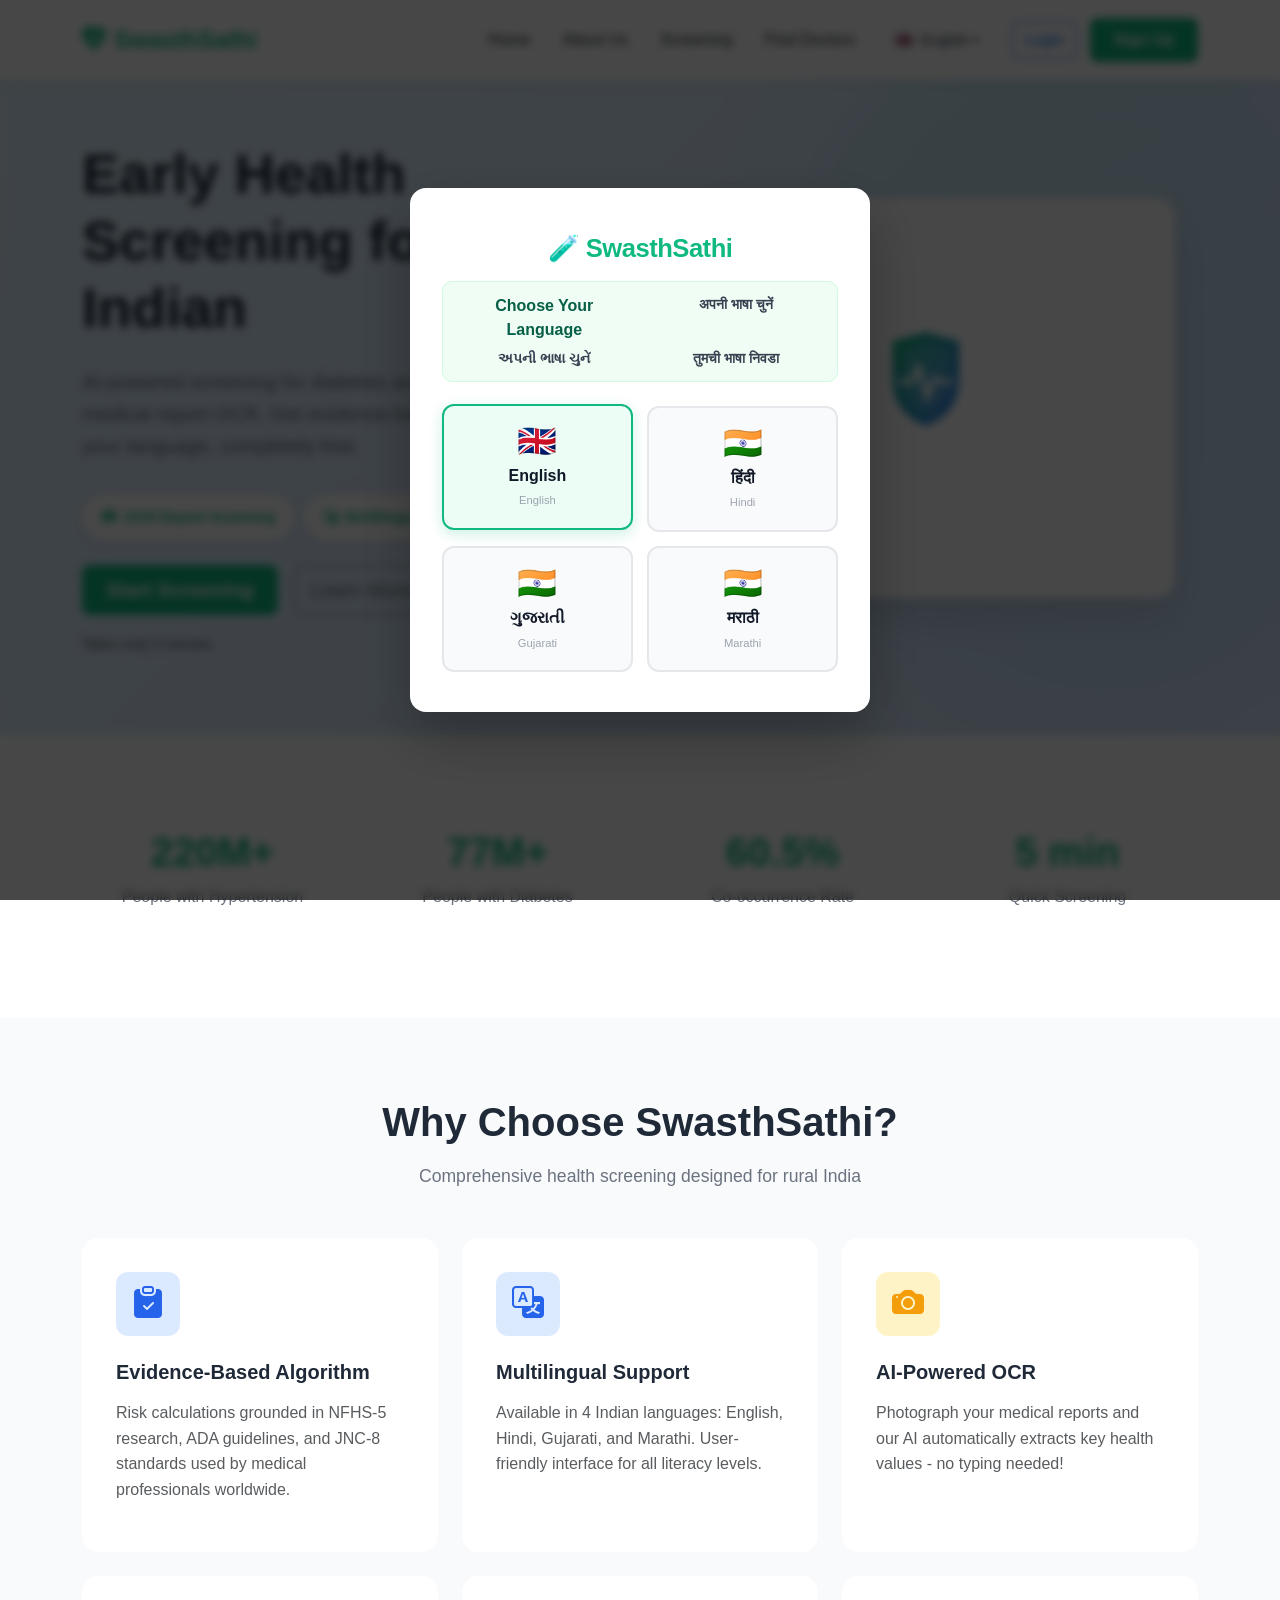
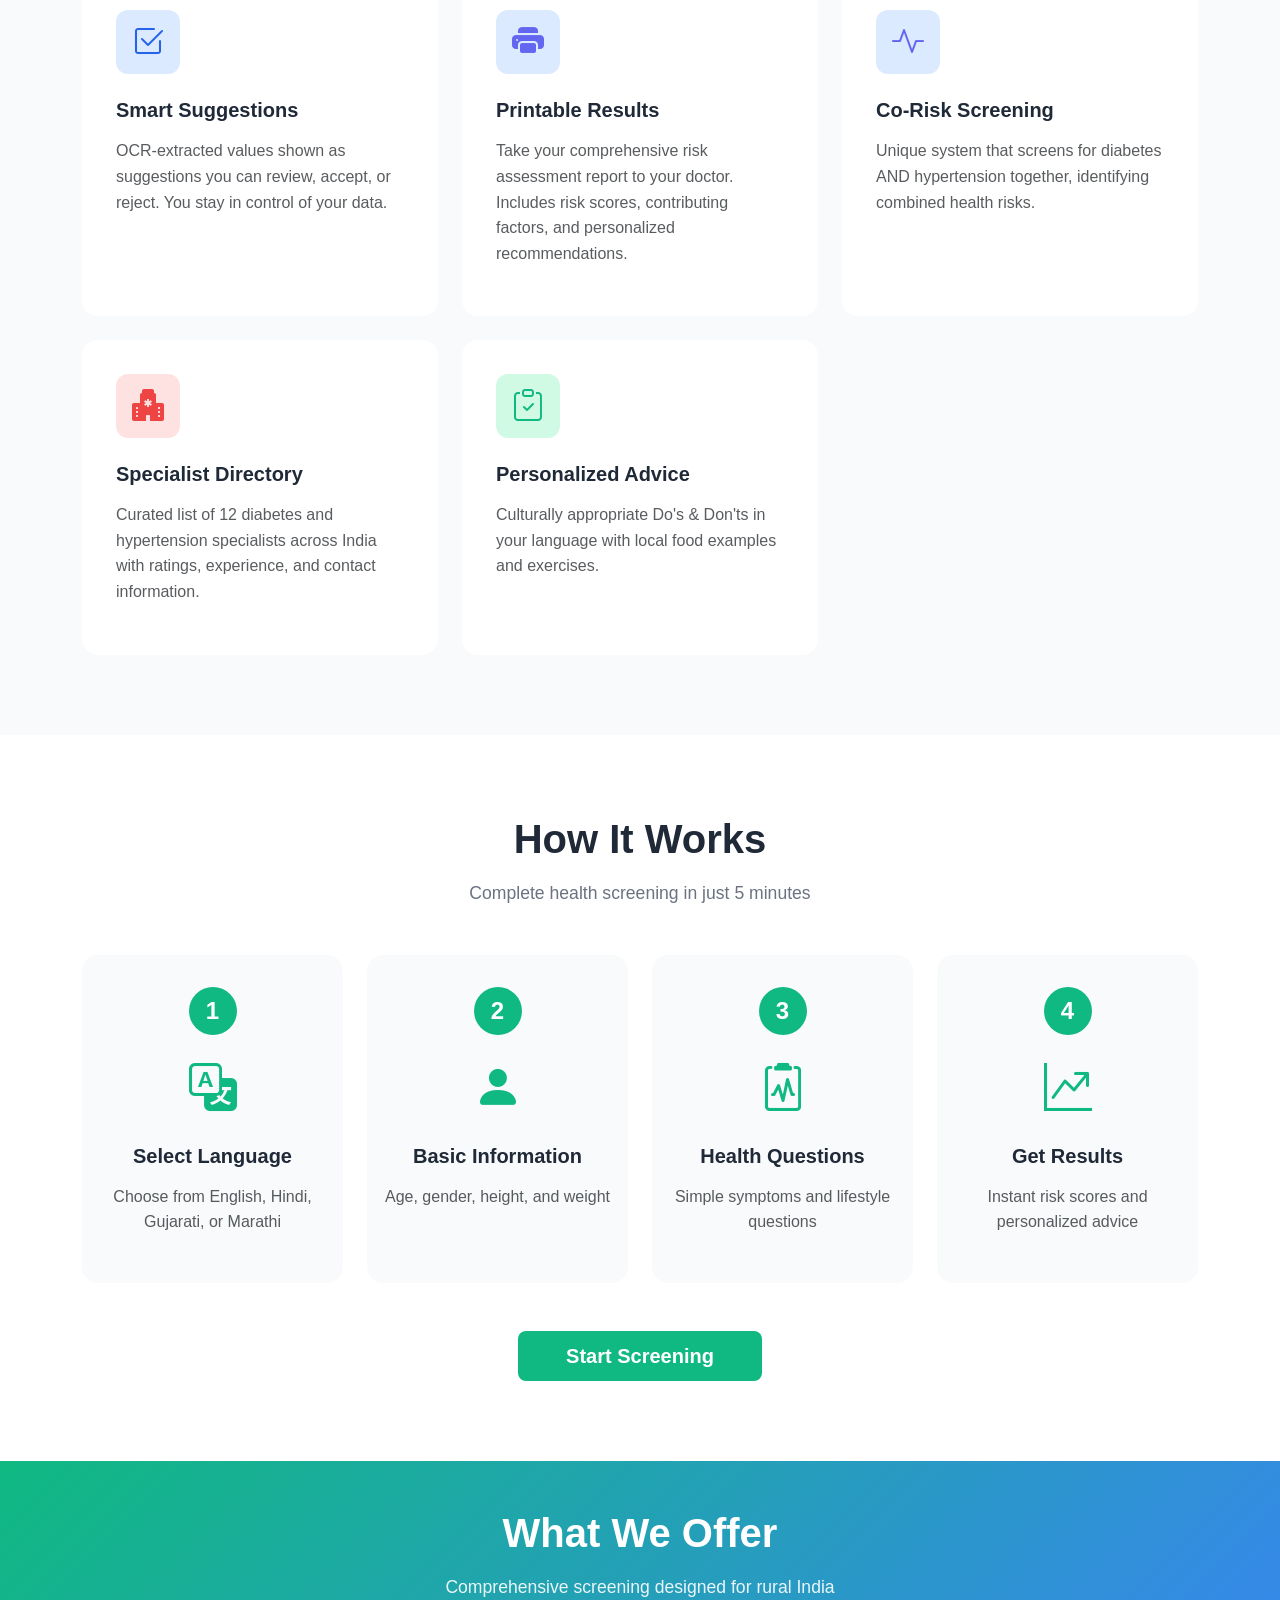
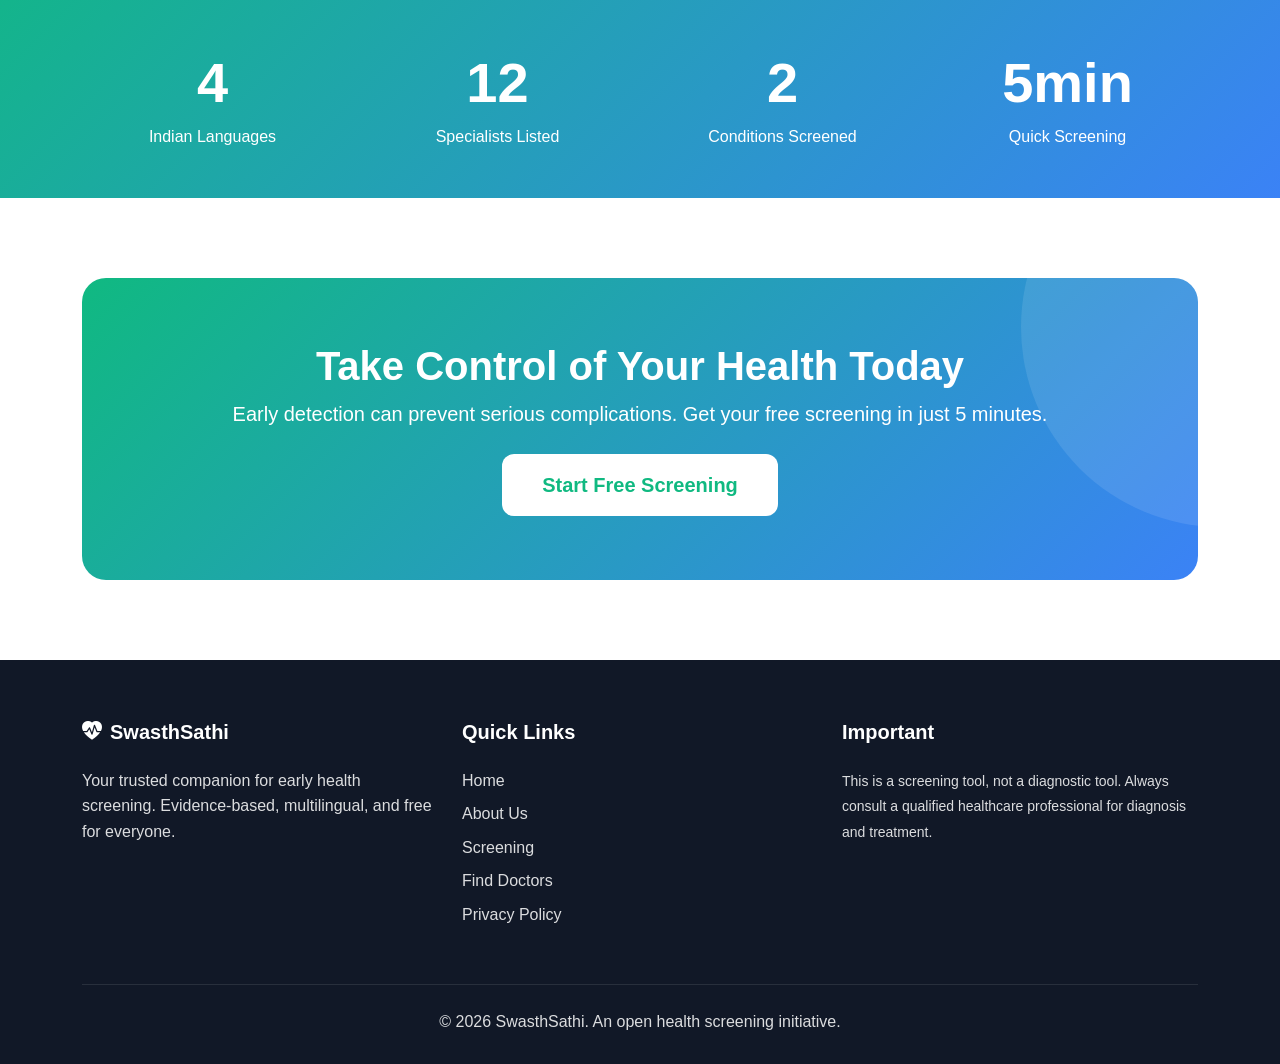
==== commit 0831de1f: "feat(pwa): add manifest and icon head tags across all pages" ====
--- a/index.html
+++ b/index.html
@@ -1,296 +1,309 @@
-<!DOCTYPE html>
-<html lang="en">
-<head>
-    <meta charset="UTF-8">
-    <meta name="viewport" content="width=device-width, initial-scale=1.0">
-    <meta name="description" content="SwasthSathi - AI-powered offline health screening for diabetes and hypertension">
-    <title>SwasthSathi - Your Health Companion</title>
-    
-    <!-- Bootstrap 5.3 -->
-    <link href="https://cdn.jsdelivr.net/npm/bootstrap@5.3.2/dist/css/bootstrap.min.css" rel="stylesheet">
-    <!-- Bootstrap Icons -->
-    <link rel="stylesheet" href="https://cdn.jsdelivr.net/npm/bootstrap-icons@1.11.3/font/bootstrap-icons.min.css">
-    <!-- Base Styles (LOAD FIRST) -->
-    <link rel="stylesheet" href="assets/styles/base.css">
-    <link rel="stylesheet" href="assets/styles/language-modal.css">
-    <!-- Page-specific styles -->
-    <link rel="stylesheet" href="assets/styles/style.css">
-</head>
-<body>
-    <div id="navbar-mount"></div>
-
-    <!-- Hero Section -->
-    <section class="hero-section" id="home">
-        <div class="container">
-            <div class="row align-items-center">
-                <div class="col-lg-6 hero-content fade-in">
-                    <h1 data-i18n="hero_title">Early Health Screening for Every Indian</h1>
-                    <p class="lead" data-i18n="hero_subtitle">AI-powered screening for diabetes and hypertension with medical report OCR. Get evidence-based risk assessment in your language, completely free.</p>
-                    <div class="d-flex gap-2 mb-4 flex-wrap">
-                        <div class="feature-badge">
-                            <i class="bi bi-camera-fill"></i>
-                            <span data-i18n="feature_ocr">OCR Report Scanning</span>
-                        </div>
-                        <div class="feature-badge">
-                            <i class="bi bi-translate"></i>
-                            <span data-i18n="feature_multilingual">Multilingual</span>
-                        </div>
-                        <div class="feature-badge">
-                            <i class="bi bi-shield-check"></i>
-                            <span data-i18n="feature_free">100% Free</span>
-                        </div>
-                    </div>
-                    <div class="d-flex gap-3 mb-3 flex-wrap">
-                        <a href="screening.html" class="btn btn-primary-custom btn-lg" data-i18n="btn_start_screening">Start Screening</a>
-                        <button class="btn btn-outline-secondary btn-lg" onclick="document.getElementById('how-it-works').scrollIntoView({behavior: 'smooth'})" data-i18n="btn_learn_more">
-                            Learn More
-                        </button>
-                    </div>
-                    <small class="text-muted" data-i18n="takes_5min">
-                        <i class="bi bi-clock me-1"></i>Takes only 5 minutes • No registration needed
-                    </small>
-                </div>
-                <div class="col-lg-6 text-center">
-                    <div class="hero-illustration mx-auto">
-                        <i class="bi bi-heart-pulse" style="font-size: 120px; color: var(--primary); opacity: 0.2;"></i>
-                    </div>
-                </div>
-            </div>
-        </div>
-    </section>
-
-    <!-- Stats Section -->
-    <section class="stats-section">
-        <div class="container">
-            <div class="row">
-                <div class="col-md-3 col-6">
-                    <div class="stat-card">
-                        <h2>220M+</h2>
-                        <p data-i18n="stats_hypertension">People with Hypertension</p>
-                    </div>
-                </div>
-                <div class="col-md-3 col-6">
-                    <div class="stat-card">
-                        <h2>77M+</h2>
-                        <p data-i18n="stats_diabetes">People with Diabetes</p>
-                    </div>
-                </div>
-                <div class="col-md-3 col-6">
-                    <div class="stat-card">
-                        <h2>60.5%</h2>
-                        <p data-i18n="stats_cooccurrence">Co-occurrence Rate</p>
-                    </div>
-                </div>
-                <div class="col-md-3 col-6">
-                    <div class="stat-card">
-                        <h2>5 min</h2>
-                        <p data-i18n="stats_quick">Quick Screening</p>
-                    </div>
-                </div>
-            </div>
-        </div>
-    </section>
-
-    <!-- Features Section -->
-    <section class="features-section" id="features">
-        <div class="container">
-            <h2 class="section-title" data-i18n="section_why_choose">Why Choose SwasthSathi?</h2>
-            <p class="section-subtitle" data-i18n="section_subtitle_features">Comprehensive health screening designed for rural India</p>
-            
-            <div class="row g-4">
-                <div class="col-lg-4 col-md-6">
-                    <div class="feature-card">
-                        <div class="feature-icon bg-primary-subtle">
-                            <i class="bi bi-clipboard-check-fill"></i>
-                        </div>
-                        <h4 data-i18n="feature_evidence_title">Evidence-Based Algorithm</h4>
-                        <p class="text-muted" data-i18n="feature_evidence_desc">Risk calculations grounded in NFHS-5 research, ADA guidelines, and JNC-8 standards used by medical professionals worldwide.</p>
-                    </div>
-                </div>
-                <div class="col-lg-4 col-md-6">
-                    <div class="feature-card">
-                        <div class="feature-icon bg-primary-subtle">
-                            <i class="bi bi-translate"></i>
-                        </div>
-                        <h4 data-i18n="feature_multilingual_title">Multilingual Support</h4>
-                        <p class="text-muted" data-i18n="feature_multilingual_desc">Available in 4 Indian languages: English, Hindi, Gujarati, and Marathi. User-friendly interface for all literacy levels.</p>
-                    </div>
-                </div>
-                <div class="col-lg-4 col-md-6">
-                    <div class="feature-card">
-                        <div class="feature-icon bg-warning-subtle">
-                            <i class="bi bi-camera-fill"></i>
-                        </div>
-                        <h4 data-i18n="feature_ocr_title">AI-Powered OCR</h4>
-                        <p class="text-muted" data-i18n="feature_ocr_desc">Photograph your medical reports and our AI automatically extracts key health values - no typing needed!</p>
-                    </div>
-                </div>
-
-                <!-- Smart Suggestion System -->
-                <div class="col-lg-4 col-md-6">
-                    <div class="feature-card">
-                        <div class="feature-icon bg-primary-subtle">
-                            <i class="bi bi-check2-square"></i>
-                        </div>
-                        <h4 data-i18n="feature_suggestions_title">Smart Suggestions</h4>
-                        <p class="text-muted" data-i18n="feature_suggestions_desc">OCR-extracted values shown as suggestions you can review, accept, or reject. You stay in control of your data.</p>
-                    </div>
-                </div>
-
-                <!-- Printable Results -->
-                <div class="col-lg-4 col-md-6">
-                    <div class="feature-card">
-                        <div class="feature-icon bg-info-subtle">
-                            <i class="bi bi-printer-fill"></i>
-                        </div>
-                        <h4 data-i18n="feature_print_title">Printable Results</h4>
-                        <p class="text-muted" data-i18n="feature_print_desc">Take your comprehensive risk assessment report to your doctor. Includes risk scores, contributing factors, and personalized recommendations.</p>
-                    </div>
-                </div>
-
-                <div class="col-lg-4 col-md-6">
-                    <div class="feature-card">
-                        <div class="feature-icon bg-info-subtle">
-                            <i class="bi bi-activity"></i>
-                        </div>
-                        <h4 data-i18n="feature_corisk_title">Co-Risk Screening</h4>
-                        <p class="text-muted" data-i18n="feature_corisk_desc">Unique system that screens for diabetes AND hypertension together, identifying combined health risks.</p>
-                    </div>
-                </div>
-                <div class="col-lg-4 col-md-6">
-                    <div class="feature-card">
-                        <div class="feature-icon bg-danger-subtle">
-                            <i class="bi bi-hospital-fill"></i>
-                        </div>
-                        <h4 data-i18n="feature_doctors_title">Specialist Directory</h4>
-                        <p class="text-muted" data-i18n="feature_doctors_desc">Curated list of 12 diabetes and hypertension specialists across India with ratings, experience, and contact information.</p>
-                    </div>
-                </div>
-                <div class="col-lg-4 col-md-6">
-                    <div class="feature-card">
-                        <div class="feature-icon bg-success-subtle">
-                            <i class="bi bi-clipboard-check"></i>
-                        </div>
-                        <h4 data-i18n="feature_advice_title">Personalized Advice</h4>
-                        <p class="text-muted" data-i18n="feature_advice_desc">Culturally appropriate Do's & Don'ts in your language with local food examples and exercises.</p>
-                    </div>
-                </div>
-            </div>
-        </div>
-    </section>
-
-    <!-- How It Works -->
-    <section class="how-it-works-section" id="how-it-works">
-        <div class="container">
-            <h2 class="section-title" data-i18n="how_it_works_title">How It Works</h2>
-            <p class="section-subtitle" data-i18n="how_it_works_subtitle">Complete health screening in just 5 minutes</p>
-            
-            <div class="row g-4">
-                <div class="col-lg-3 col-md-6">
-                    <div class="step-card">
-                        <div class="step-number">1</div>
-                        <div class="step-icon">
-                            <i class="bi bi-translate"></i>
-                        </div>
-                        <h5 data-i18n="step1_title">Select Language</h5>
-                        <p class="text-muted" data-i18n="step1_desc">Choose from English, Hindi, Gujarati, or Marathi</p>
-                    </div>
-                </div>
-                <div class="col-lg-3 col-md-6">
-                    <div class="step-card">
-                        <div class="step-number">2</div>
-                        <div class="step-icon">
-                            <i class="bi bi-person-fill"></i>
-                        </div>
-                        <h5 data-i18n="step2_title">Basic Information</h5>
-                        <p class="text-muted" data-i18n="step2_desc">Age, gender, height, and weight</p>
-                    </div>
-                </div>
-                <div class="col-lg-3 col-md-6">
-                    <div class="step-card">
-                        <div class="step-number">3</div>
-                        <div class="step-icon">
-                            <i class="bi bi-clipboard2-pulse"></i>
-                        </div>
-                        <h5 data-i18n="step3_title">Health Questions</h5>
-                        <p class="text-muted" data-i18n="step3_desc">Simple symptoms and lifestyle questions</p>
-                    </div>
-                </div>
-                <div class="col-lg-3 col-md-6">
-                    <div class="step-card">
-                        <div class="step-number">4</div>
-                        <div class="step-icon">
-                            <i class="bi bi-graph-up-arrow"></i>
-                        </div>
-                        <h5 data-i18n="step4_title">Get Results</h5>
-                        <p class="text-muted" data-i18n="step4_desc">Instant risk scores and personalized advice</p>
-                    </div>
-                </div>
-            </div>
-
-            <div class="text-center mt-5">
-                <a href="screening.html" class="btn btn-primary-custom btn-lg px-5" data-i18n="btn_start_screening">Start Your Screening Now</a>
-            </div>
-        </div>
-    </section>
-
-    <!-- Impact Section -->
-    <section class="py-5" style="background: linear-gradient(135deg, #10b981 0%, #3b82f6 100%);" id="impact">
-        <div class="container">
-            <div class="text-center text-white mb-5">
-                <h2 class="section-title text-white" data-i18n="impact_title_new">What We Offer</h2>
-                <p class="section-subtitle text-white" style="opacity: 0.9;" data-i18n="impact_subtitle_new">Comprehensive screening designed for rural India</p>
-            </div>
-            <div class="row g-4">
-                <div class="col-md-3 col-6">
-                    <div class="text-center text-white">
-                        <h2 class="display-4 fw-bold mb-2">4</h2>
-                        <p class="mb-0" data-i18n="impact_languages">Indian Languages</p>
-                    </div>
-                </div>
-                <div class="col-md-3 col-6">
-                    <div class="text-center text-white">
-                        <h2 class="display-4 fw-bold mb-2">12</h2>
-                        <p class="mb-0" data-i18n="impact_specialists">Specialists Listed</p>
-                    </div>
-                </div>
-                <div class="col-md-3 col-6">
-                    <div class="text-center text-white">
-                        <h2 class="display-4 fw-bold mb-2">2</h2>
-                        <p class="mb-0" data-i18n="impact_conditions">Conditions Screened</p>
-                    </div>
-                </div>
-                <div class="col-md-3 col-6">
-                    <div class="text-center text-white">
-                        <h2 class="display-4 fw-bold mb-2">5min</h2>
-                        <p class="mb-0" data-i18n="impact_time">Quick Screening</p>
-                    </div>
-                </div>
-            </div>
-        </div>
-    </section>
-
-    <!-- CTA Section -->
-    <section class="cta-section">
-        <div class="container">
-            <div class="cta-card text-center text-white">
-                <h2>Take Control of Your Health Today</h2>
-                <p class="lead mb-4">Early detection can prevent serious complications. Get your free screening in just 5 minutes.</p>
-                <a href="screening.html" class="btn btn-light-custom btn-lg">Start Free Screening</a>
-            </div>
-        </div>
-    </section>
-
-    <div id="footer-mount"></div>
-
-    <script src="https://cdn.jsdelivr.net/npm/bootstrap@5.3.2/dist/js/bootstrap.bundle.min.js"></script>
-    <script src="assets/scripts/data/language-data.js"></script>
-    <script src="assets/scripts/shared/i18n.js"></script>
-    <script src="assets/scripts/shared/language-modal.js"></script>
-    <script src="assets/scripts/shared/supabase-client.js"></script>
-    <script src="assets/scripts/shared/navbar.js"></script>
-    <script src="assets/scripts/shared/footer.js"></script>
-    <script src="assets/scripts/shared/nav-auth.js"></script>
-    <script src="assets/scripts/shared/main.js"></script>
-</body>
+<!DOCTYPE html>
+<html lang="en">
+<head>
+    <meta charset="UTF-8">
+    <meta name="viewport" content="width=device-width, initial-scale=1.0">
+    <meta name="description" content="SwasthSathi - AI-powered offline health screening for diabetes and hypertension">
+    <title>SwasthSathi - Your Health Companion</title>
+    
+    <!-- Bootstrap 5.3 -->
+    <link href="https://cdn.jsdelivr.net/npm/bootstrap@5.3.2/dist/css/bootstrap.min.css" rel="stylesheet">
+    <!-- Bootstrap Icons -->
+    <link rel="stylesheet" href="https://cdn.jsdelivr.net/npm/bootstrap-icons@1.11.3/font/bootstrap-icons.min.css">
+    <!-- Base Styles (LOAD FIRST) -->
+    <link rel="stylesheet" href="assets/styles/base.css">
+    <link rel="stylesheet" href="assets/styles/language-modal.css">
+    <!-- Page-specific styles -->
+    <link rel="stylesheet" href="assets/styles/style.css">
+    <!-- PWA + icons -->
+    <link rel="manifest" href="manifest.json">
+    <meta name="theme-color" content="#10b981">
+    <link rel="icon" href="assets/icons/favicon.ico" sizes="any">
+    <link rel="icon" type="image/png" sizes="32x32" href="assets/icons/favicon-32.png">
+    <link rel="icon" type="image/png" sizes="16x16" href="assets/icons/favicon-16.png">
+    <link rel="apple-touch-icon" href="assets/icons/apple-touch-icon.png">
+    <meta name="apple-mobile-web-app-capable" content="yes">
+    <meta name="apple-mobile-web-app-status-bar-style" content="default">
+    <meta name="apple-mobile-web-app-title" content="SwasthSathi">
+    <link rel="stylesheet" href="assets/styles/pwa.css">
+</head>
+<body>
+    <div id="navbar-mount"></div>
+
+    <!-- Hero Section -->
+    <section class="hero-section" id="home">
+        <div class="container">
+            <div class="row align-items-center">
+                <div class="col-lg-6 hero-content fade-in">
+                    <h1 data-i18n="hero_title">Early Health Screening for Every Indian</h1>
+                    <p class="lead" data-i18n="hero_subtitle">AI-powered screening for diabetes and hypertension with medical report OCR. Get evidence-based risk assessment in your language, completely free.</p>
+                    <div class="d-flex gap-2 mb-4 flex-wrap">
+                        <div class="feature-badge">
+                            <i class="bi bi-camera-fill"></i>
+                            <span data-i18n="feature_ocr">OCR Report Scanning</span>
+                        </div>
+                        <div class="feature-badge">
+                            <i class="bi bi-translate"></i>
+                            <span data-i18n="feature_multilingual">Multilingual</span>
+                        </div>
+                        <div class="feature-badge">
+                            <i class="bi bi-shield-check"></i>
+                            <span data-i18n="feature_free">100% Free</span>
+                        </div>
+                    </div>
+                    <div class="d-flex gap-3 mb-3 flex-wrap">
+                        <a href="screening.html" class="btn btn-primary-custom btn-lg" data-i18n="btn_start_screening">Start Screening</a>
+                        <button class="btn btn-outline-secondary btn-lg" onclick="document.getElementById('how-it-works').scrollIntoView({behavior: 'smooth'})" data-i18n="btn_learn_more">
+                            Learn More
+                        </button>
+                    </div>
+                    <small class="text-muted" data-i18n="takes_5min">
+                        <i class="bi bi-clock me-1"></i>Takes only 5 minutes • No registration needed
+                    </small>
+                </div>
+                <div class="col-lg-6 text-center">
+                    <div class="hero-illustration mx-auto">
+                        <img src="assets/logo/swasthsathi-icon.svg" alt="SwasthSathi"
+                             style="width: 220px; max-width: 60%; height: auto;">
+                    </div>
+                </div>
+            </div>
+        </div>
+    </section>
+
+    <!-- Stats Section -->
+    <section class="stats-section">
+        <div class="container">
+            <div class="row">
+                <div class="col-md-3 col-6">
+                    <div class="stat-card">
+                        <h2>220M+</h2>
+                        <p data-i18n="stats_hypertension">People with Hypertension</p>
+                    </div>
+                </div>
+                <div class="col-md-3 col-6">
+                    <div class="stat-card">
+                        <h2>77M+</h2>
+                        <p data-i18n="stats_diabetes">People with Diabetes</p>
+                    </div>
+                </div>
+                <div class="col-md-3 col-6">
+                    <div class="stat-card">
+                        <h2>60.5%</h2>
+                        <p data-i18n="stats_cooccurrence">Co-occurrence Rate</p>
+                    </div>
+                </div>
+                <div class="col-md-3 col-6">
+                    <div class="stat-card">
+                        <h2>5 min</h2>
+                        <p data-i18n="stats_quick">Quick Screening</p>
+                    </div>
+                </div>
+            </div>
+        </div>
+    </section>
+
+    <!-- Features Section -->
+    <section class="features-section" id="features">
+        <div class="container">
+            <h2 class="section-title" data-i18n="section_why_choose">Why Choose SwasthSathi?</h2>
+            <p class="section-subtitle" data-i18n="section_subtitle_features">Comprehensive health screening designed for rural India</p>
+            
+            <div class="row g-4">
+                <div class="col-lg-4 col-md-6">
+                    <div class="feature-card">
+                        <div class="feature-icon bg-primary-subtle">
+                            <i class="bi bi-clipboard-check-fill"></i>
+                        </div>
+                        <h4 data-i18n="feature_evidence_title">Evidence-Based Algorithm</h4>
+                        <p class="text-muted" data-i18n="feature_evidence_desc">Risk calculations grounded in NFHS-5 research, ADA guidelines, and JNC-8 standards used by medical professionals worldwide.</p>
+                    </div>
+                </div>
+                <div class="col-lg-4 col-md-6">
+                    <div class="feature-card">
+                        <div class="feature-icon bg-primary-subtle">
+                            <i class="bi bi-translate"></i>
+                        </div>
+                        <h4 data-i18n="feature_multilingual_title">Multilingual Support</h4>
+                        <p class="text-muted" data-i18n="feature_multilingual_desc">Available in 4 Indian languages: English, Hindi, Gujarati, and Marathi. User-friendly interface for all literacy levels.</p>
+                    </div>
+                </div>
+                <div class="col-lg-4 col-md-6">
+                    <div class="feature-card">
+                        <div class="feature-icon bg-warning-subtle">
+                            <i class="bi bi-camera-fill"></i>
+                        </div>
+                        <h4 data-i18n="feature_ocr_title">AI-Powered OCR</h4>
+                        <p class="text-muted" data-i18n="feature_ocr_desc">Photograph your medical reports and our AI automatically extracts key health values - no typing needed!</p>
+                    </div>
+                </div>
+
+                <!-- Smart Suggestion System -->
+                <div class="col-lg-4 col-md-6">
+                    <div class="feature-card">
+                        <div class="feature-icon bg-primary-subtle">
+                            <i class="bi bi-check2-square"></i>
+                        </div>
+                        <h4 data-i18n="feature_suggestions_title">Smart Suggestions</h4>
+                        <p class="text-muted" data-i18n="feature_suggestions_desc">OCR-extracted values shown as suggestions you can review, accept, or reject. You stay in control of your data.</p>
+                    </div>
+                </div>
+
+                <!-- Printable Results -->
+                <div class="col-lg-4 col-md-6">
+                    <div class="feature-card">
+                        <div class="feature-icon bg-info-subtle">
+                            <i class="bi bi-printer-fill"></i>
+                        </div>
+                        <h4 data-i18n="feature_print_title">Printable Results</h4>
+                        <p class="text-muted" data-i18n="feature_print_desc">Take your comprehensive risk assessment report to your doctor. Includes risk scores, contributing factors, and personalized recommendations.</p>
+                    </div>
+                </div>
+
+                <div class="col-lg-4 col-md-6">
+                    <div class="feature-card">
+                        <div class="feature-icon bg-info-subtle">
+                            <i class="bi bi-activity"></i>
+                        </div>
+                        <h4 data-i18n="feature_corisk_title">Co-Risk Screening</h4>
+                        <p class="text-muted" data-i18n="feature_corisk_desc">Unique system that screens for diabetes AND hypertension together, identifying combined health risks.</p>
+                    </div>
+                </div>
+                <div class="col-lg-4 col-md-6">
+                    <div class="feature-card">
+                        <div class="feature-icon bg-danger-subtle">
+                            <i class="bi bi-hospital-fill"></i>
+                        </div>
+                        <h4 data-i18n="feature_doctors_title">Specialist Directory</h4>
+                        <p class="text-muted" data-i18n="feature_doctors_desc">Curated list of 12 diabetes and hypertension specialists across India with ratings, experience, and contact information.</p>
+                    </div>
+                </div>
+                <div class="col-lg-4 col-md-6">
+                    <div class="feature-card">
+                        <div class="feature-icon bg-success-subtle">
+                            <i class="bi bi-clipboard-check"></i>
+                        </div>
+                        <h4 data-i18n="feature_advice_title">Personalized Advice</h4>
+                        <p class="text-muted" data-i18n="feature_advice_desc">Culturally appropriate Do's & Don'ts in your language with local food examples and exercises.</p>
+                    </div>
+                </div>
+            </div>
+        </div>
+    </section>
+
+    <!-- How It Works -->
+    <section class="how-it-works-section" id="how-it-works">
+        <div class="container">
+            <h2 class="section-title" data-i18n="how_it_works_title">How It Works</h2>
+            <p class="section-subtitle" data-i18n="how_it_works_subtitle">Complete health screening in just 5 minutes</p>
+            
+            <div class="row g-4">
+                <div class="col-lg-3 col-md-6">
+                    <div class="step-card">
+                        <div class="step-number">1</div>
+                        <div class="step-icon">
+                            <i class="bi bi-translate"></i>
+                        </div>
+                        <h5 data-i18n="step1_title">Select Language</h5>
+                        <p class="text-muted" data-i18n="step1_desc">Choose from English, Hindi, Gujarati, or Marathi</p>
+                    </div>
+                </div>
+                <div class="col-lg-3 col-md-6">
+                    <div class="step-card">
+                        <div class="step-number">2</div>
+                        <div class="step-icon">
+                            <i class="bi bi-person-fill"></i>
+                        </div>
+                        <h5 data-i18n="step2_title">Basic Information</h5>
+                        <p class="text-muted" data-i18n="step2_desc">Age, gender, height, and weight</p>
+                    </div>
+                </div>
+                <div class="col-lg-3 col-md-6">
+                    <div class="step-card">
+                        <div class="step-number">3</div>
+                        <div class="step-icon">
+                            <i class="bi bi-clipboard2-pulse"></i>
+                        </div>
+                        <h5 data-i18n="step3_title">Health Questions</h5>
+                        <p class="text-muted" data-i18n="step3_desc">Simple symptoms and lifestyle questions</p>
+                    </div>
+                </div>
+                <div class="col-lg-3 col-md-6">
+                    <div class="step-card">
+                        <div class="step-number">4</div>
+                        <div class="step-icon">
+                            <i class="bi bi-graph-up-arrow"></i>
+                        </div>
+                        <h5 data-i18n="step4_title">Get Results</h5>
+                        <p class="text-muted" data-i18n="step4_desc">Instant risk scores and personalized advice</p>
+                    </div>
+                </div>
+            </div>
+
+            <div class="text-center mt-5">
+                <a href="screening.html" class="btn btn-primary-custom btn-lg px-5" data-i18n="btn_start_screening">Start Your Screening Now</a>
+            </div>
+        </div>
+    </section>
+
+    <!-- Impact Section -->
+    <section class="py-5" style="background: linear-gradient(135deg, #10b981 0%, #3b82f6 100%);" id="impact">
+        <div class="container">
+            <div class="text-center text-white mb-5">
+                <h2 class="section-title text-white" data-i18n="impact_title_new">What We Offer</h2>
+                <p class="section-subtitle text-white" style="opacity: 0.9;" data-i18n="impact_subtitle_new">Comprehensive screening designed for rural India</p>
+            </div>
+            <div class="row g-4">
+                <div class="col-md-3 col-6">
+                    <div class="text-center text-white">
+                        <h2 class="display-4 fw-bold mb-2">4</h2>
+                        <p class="mb-0" data-i18n="impact_languages">Indian Languages</p>
+                    </div>
+                </div>
+                <div class="col-md-3 col-6">
+                    <div class="text-center text-white">
+                        <h2 class="display-4 fw-bold mb-2">12</h2>
+                        <p class="mb-0" data-i18n="impact_specialists">Specialists Listed</p>
+                    </div>
+                </div>
+                <div class="col-md-3 col-6">
+                    <div class="text-center text-white">
+                        <h2 class="display-4 fw-bold mb-2">2</h2>
+                        <p class="mb-0" data-i18n="impact_conditions">Conditions Screened</p>
+                    </div>
+                </div>
+                <div class="col-md-3 col-6">
+                    <div class="text-center text-white">
+                        <h2 class="display-4 fw-bold mb-2">5min</h2>
+                        <p class="mb-0" data-i18n="impact_time">Quick Screening</p>
+                    </div>
+                </div>
+            </div>
+        </div>
+    </section>
+
+    <!-- CTA Section -->
+    <section class="cta-section">
+        <div class="container">
+            <div class="cta-card text-center text-white">
+                <h2>Take Control of Your Health Today</h2>
+                <p class="lead mb-4">Early detection can prevent serious complications. Get your free screening in just 5 minutes.</p>
+                <a href="screening.html" class="btn btn-light-custom btn-lg">Start Free Screening</a>
+            </div>
+        </div>
+    </section>
+
+    <div id="footer-mount"></div>
+
+    <script src="https://cdn.jsdelivr.net/npm/bootstrap@5.3.2/dist/js/bootstrap.bundle.min.js"></script>
+    <script src="assets/scripts/data/language-data.js"></script>
+    <script src="assets/scripts/shared/i18n.js"></script>
+    <script src="assets/scripts/shared/language-modal.js"></script>
+    <script src="assets/scripts/shared/supabase-client.js"></script>
+    <script src="assets/scripts/shared/navbar.js"></script>
+    <script src="assets/scripts/shared/footer.js"></script>
+    <script src="assets/scripts/shared/nav-auth.js"></script>
+    <script src="assets/scripts/shared/main.js"></script>
+    <script src="assets/scripts/shared/pwa-register.js"></script>
+</body>
 </html>
--- a/assets/styles/language-modal.css
+++ b/assets/styles/language-modal.css
@@ -48,17 +48,29 @@
     letter-spacing: -0.5px;
 }
 
-.lang-modal-title {
-    font-size: 1.35rem;
-    font-weight: 700;
-    color: #111827;
-    margin-bottom: 0.35rem;
+.lang-modal-multilang {
+    display: grid;
+    grid-template-columns: 1fr 1fr;
+    gap: 0.45rem 1.1rem;
+    margin-bottom: 1.5rem;
+    padding: 0.8rem 0.9rem;
+    background: #f0fdf4;
+    border: 1px solid #d1fae5;
+    border-radius: 10px;
 }
 
-.lang-modal-subtitle {
+.lm-col {
     font-size: 0.875rem;
-    color: #6b7280;
-    margin-bottom: 1.75rem;
+    font-weight: 600;
+    color: #374151;
+    text-align: center;
+    line-height: 1.45;
+}
+
+.lm-col[lang="en"] {
+    font-size: 1rem;
+    font-weight: 700;
+    color: #065f46;
 }
 
 .lang-btn-grid {
--- a/assets/styles/pwa.css
+++ b/assets/styles/pwa.css
@@ -0,0 +1,154 @@
+/* ============================================
+   PWA STATES (Phase 4)
+   Offline fallback screen + service-worker update toast.
+   Uses base.css design tokens — never modifies them.
+   ============================================ */
+
+/* ---------- Offline fallback (offline.html) ---------- */
+
+.offline-screen {
+    min-height: 100vh;
+    display: flex;
+    flex-direction: column;
+    align-items: center;
+    justify-content: center;
+    text-align: center;
+    padding: 2rem 1.5rem;
+    background: linear-gradient(135deg, #f0fdf4 0%, #dbeafe 100%);
+}
+
+.offline-logo {
+    width: 96px;
+    height: 96px;
+    margin-bottom: 1.5rem;
+}
+
+.offline-title {
+    font-size: 1.75rem;
+    font-weight: 700;
+    color: var(--dark);
+    margin-bottom: 0.75rem;
+}
+
+.offline-text {
+    color: var(--gray);
+    max-width: 30rem;
+    margin-bottom: 0.5rem;
+}
+
+.offline-subtext {
+    color: var(--gray-light);
+    font-size: 0.9rem;
+    max-width: 30rem;
+    margin-bottom: 1.75rem;
+}
+
+.offline-actions {
+    display: flex;
+    gap: 0.75rem;
+    flex-wrap: wrap;
+    justify-content: center;
+}
+
+.offline-btn {
+    display: inline-block;
+    padding: 0.7rem 1.5rem;
+    border-radius: var(--radius-lg);
+    font-weight: 600;
+    text-decoration: none;
+    cursor: pointer;
+    border: 2px solid var(--primary);
+    min-height: 46px;
+}
+
+.offline-btn-primary {
+    background: var(--primary);
+    color: var(--white);
+}
+
+.offline-btn-outline {
+    background: transparent;
+    color: var(--primary-dark);
+}
+
+/* ---------- Service-worker update toast ---------- */
+
+.pwa-update-toast {
+    position: fixed;
+    left: 50%;
+    bottom: 1.25rem;
+    transform: translateX(-50%) translateY(150%);
+    z-index: 2000;
+    display: flex;
+    align-items: center;
+    gap: 0.9rem;
+    max-width: 92vw;
+    background: var(--dark);
+    color: var(--white);
+    padding: 0.85rem 1.1rem;
+    border-radius: var(--radius-lg);
+    box-shadow: 0 8px 24px rgba(0, 0, 0, 0.25);
+    transition: transform 0.3s ease;
+    font-size: 0.92rem;
+}
+
+.pwa-update-toast.pwa-update-show {
+    transform: translateX(-50%) translateY(0);
+}
+
+.pwa-update-toast button {
+    border: none;
+    border-radius: var(--radius-base);
+    padding: 0.45rem 0.9rem;
+    font-weight: 600;
+    cursor: pointer;
+    white-space: nowrap;
+}
+
+.pwa-update-refresh {
+    background: var(--primary);
+    color: var(--white);
+}
+
+.pwa-update-dismiss {
+    background: transparent;
+    color: var(--gray-light);
+    padding: 0.45rem 0.5rem;
+}
+
+@media (prefers-reduced-motion: reduce) {
+    .pwa-update-toast { transition: none; }
+}
+
+/* ---------- Brand logo (navbar + footer) ----------
+   Loaded on every page (this stylesheet ships site-wide for the update toast),
+   so brand-mark sizing lives here rather than in a frozen CSS file. */
+
+.navbar-brand .brand-logo-full {
+    height: 40px;
+    width: auto;
+    display: block;
+}
+
+.navbar-brand .brand-logo-icon {
+    height: 40px;
+    width: 40px;
+    display: none;
+}
+
+/* Very small screens: switch the horizontal lockup for the icon-only mark
+   so the wordmark never crowds the hamburger toggle. */
+@media (max-width: 400px) {
+    .navbar-brand .brand-logo-full { display: none; }
+    .navbar-brand .brand-logo-icon { display: block; }
+}
+
+/* Footer uses the white-tile icon mark; the "SwasthSathi" text stays in the
+   footer's existing white styling (the horizontal logo's dark wordmark would
+   be unreadable on the dark footer). */
+.footer .footer-brand-icon {
+    width: 32px;
+    height: 32px;
+    border-radius: 8px;
+    vertical-align: middle;
+}
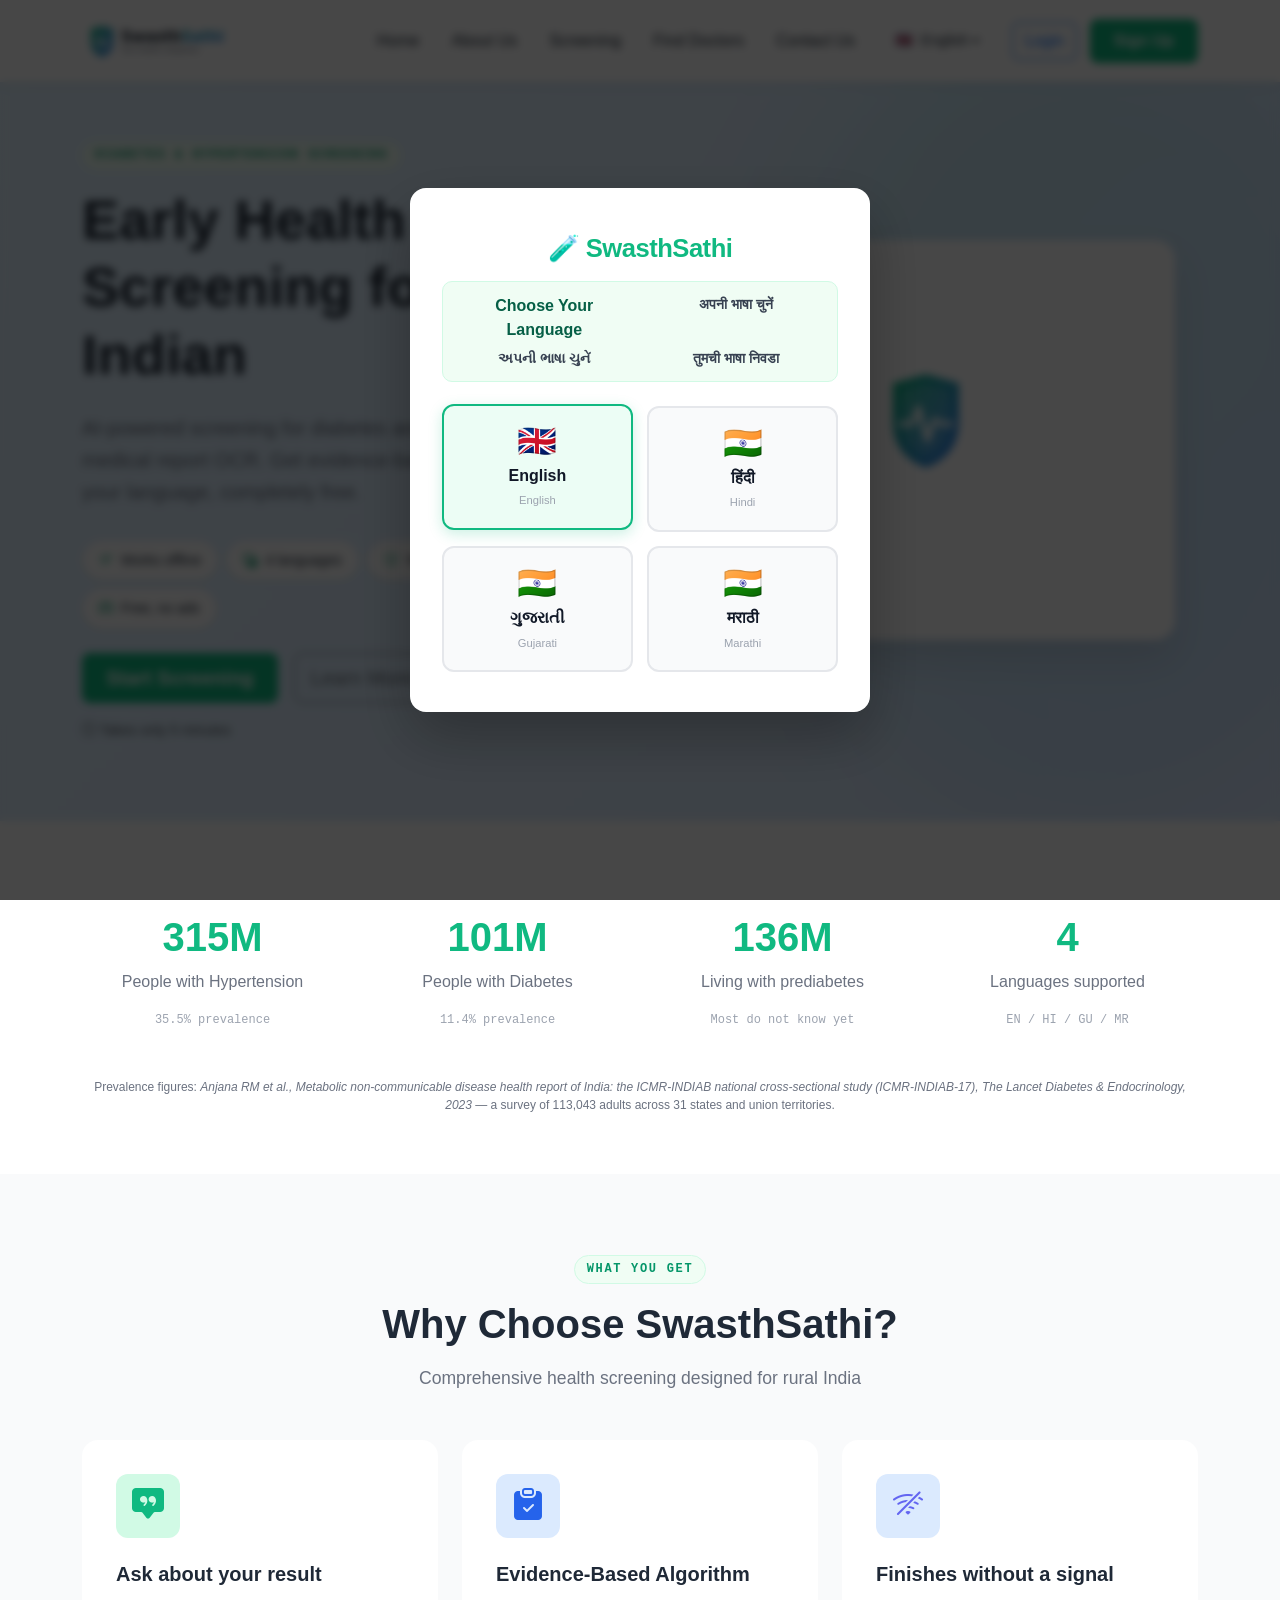
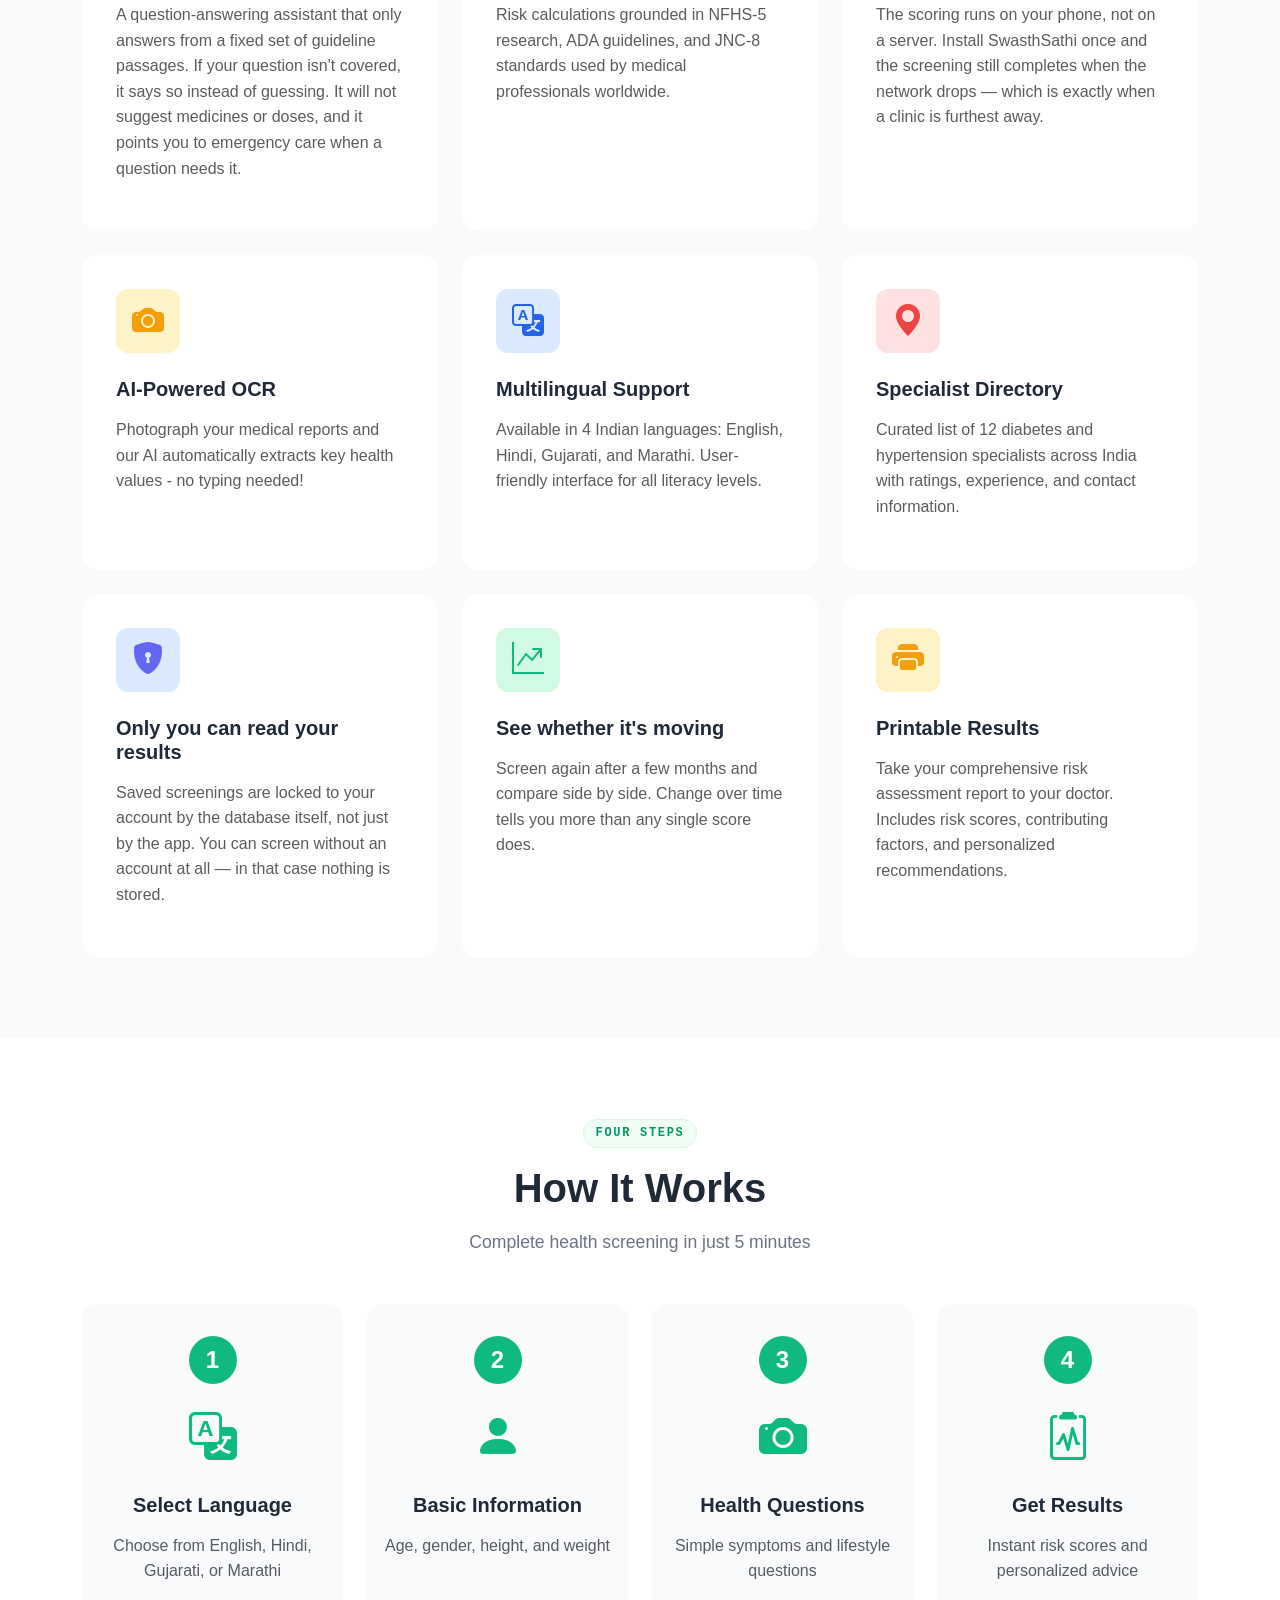
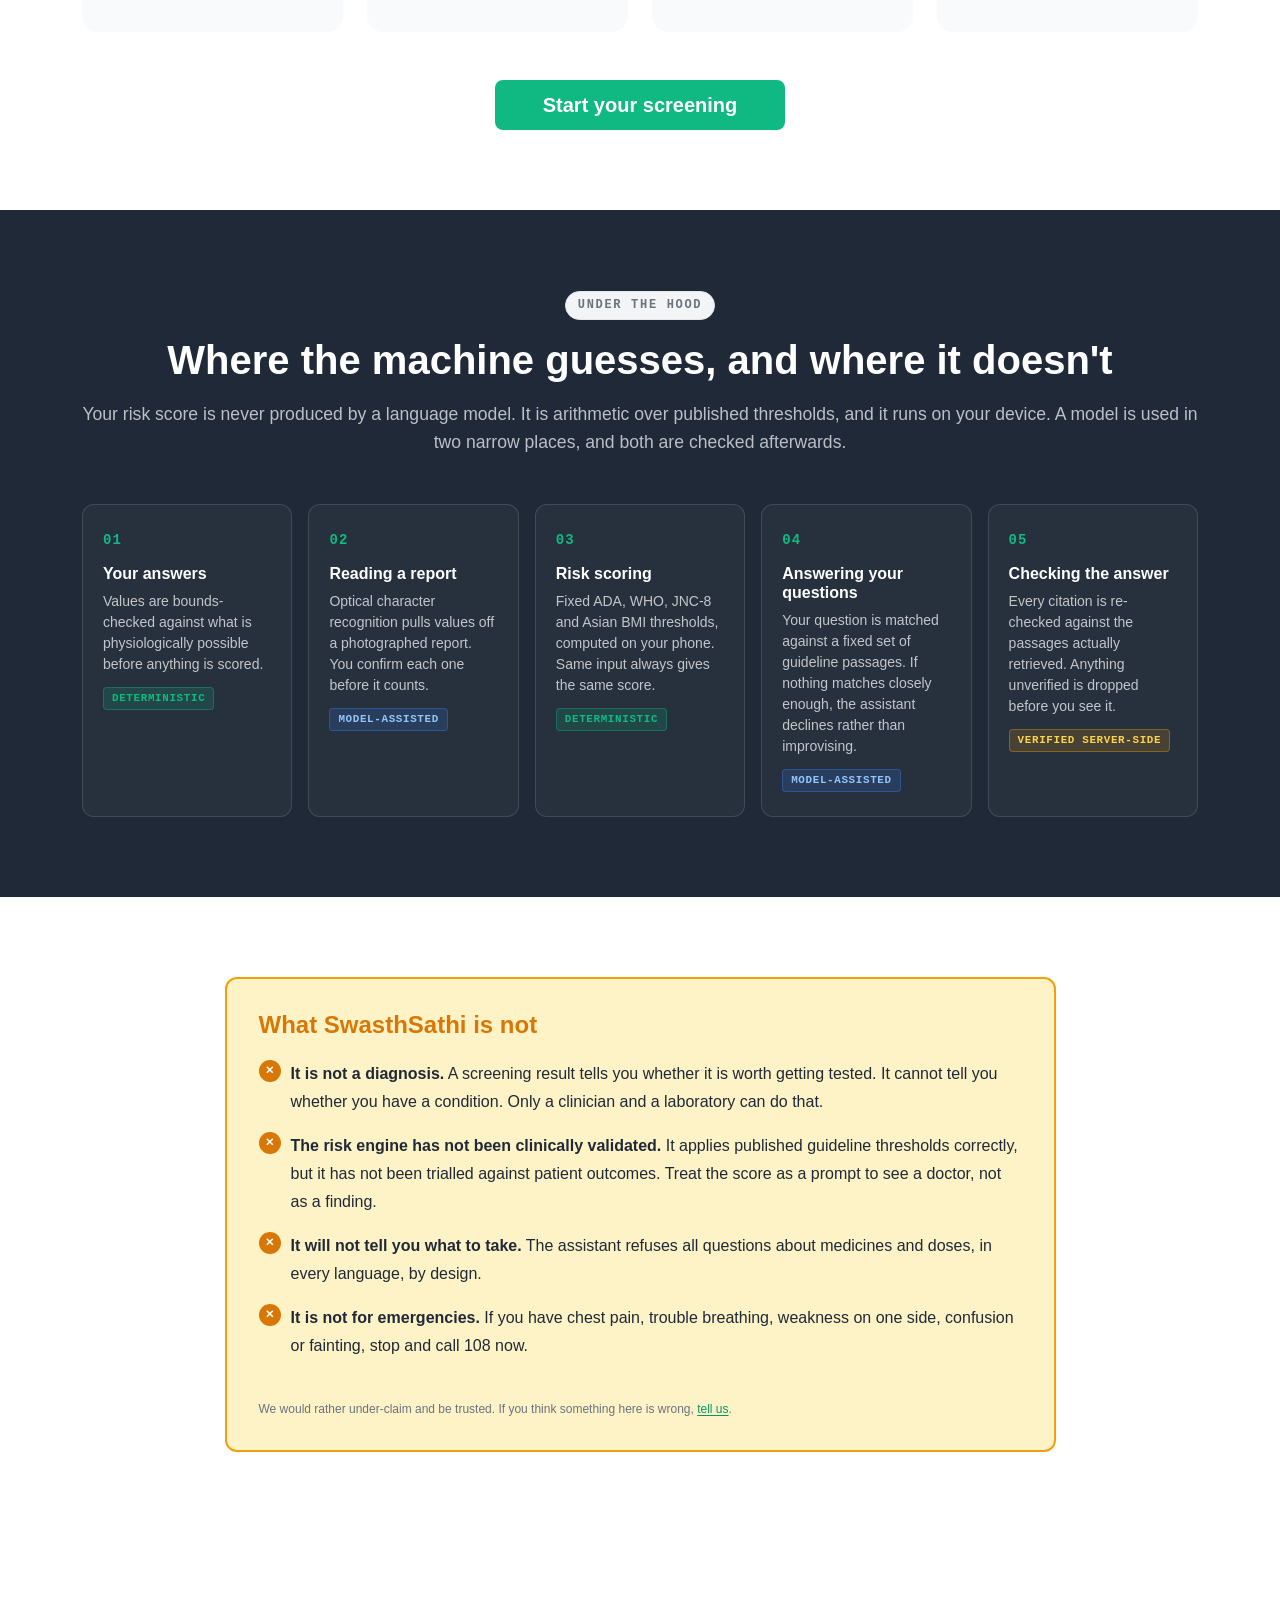
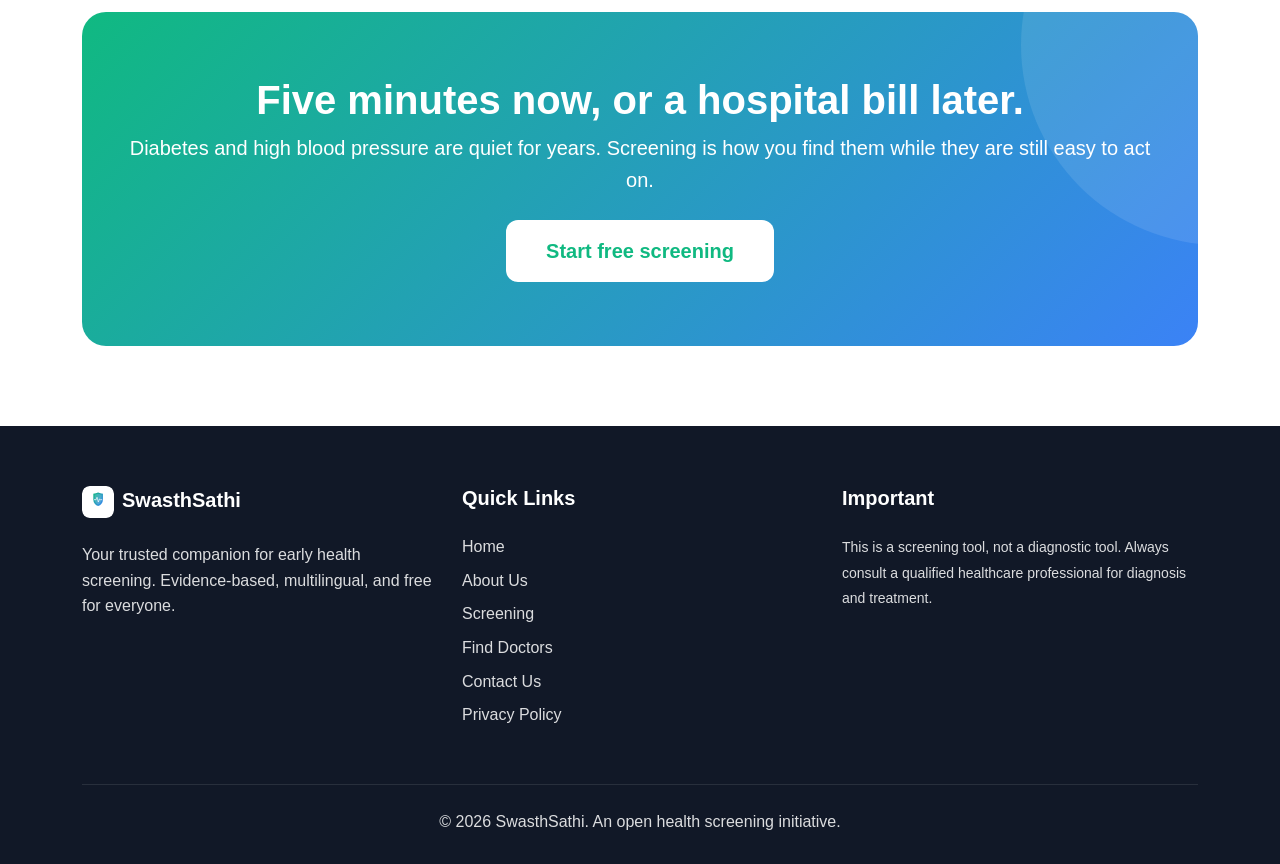
==== commit 0ff1d51d: "feat(home): rebuild homepage with accurate claims and sourced statistics" ====
--- a/index.html
+++ b/index.html
@@ -3,62 +3,68 @@
 <head>
     <meta charset="UTF-8">
     <meta name="viewport" content="width=device-width, initial-scale=1.0">
-    <meta name="description" content="SwasthSathi - AI-powered offline health screening for diabetes and hypertension">
-    <title>SwasthSathi - Your Health Companion</title>
-    
+    <meta name="description" content="SwasthSathi - free, offline-capable screening for diabetes and hypertension risk, grounded in ADA, WHO and JNC-8 guideline thresholds. Available in English, Hindi, Gujarati and Marathi.">
+    <title>SwasthSathi - Guideline-Grounded Health Screening for India</title>
+
     <!-- Bootstrap 5.3 -->
     <link href="https://cdn.jsdelivr.net/npm/bootstrap@5.3.2/dist/css/bootstrap.min.css" rel="stylesheet">
     <!-- Bootstrap Icons -->
     <link rel="stylesheet" href="https://cdn.jsdelivr.net/npm/bootstrap-icons@1.11.3/font/bootstrap-icons.min.css">
-    <!-- Base Styles (LOAD FIRST) -->
+    <!-- Base Styles (LOAD FIRST — FROZEN) -->
     <link rel="stylesheet" href="assets/styles/base.css">
     <link rel="stylesheet" href="assets/styles/language-modal.css">
     <!-- Page-specific styles -->
     <link rel="stylesheet" href="assets/styles/style.css">
-    <!-- PWA + icons -->
-    <link rel="manifest" href="manifest.json">
-    <meta name="theme-color" content="#10b981">
-    <link rel="icon" href="assets/icons/favicon.ico" sizes="any">
-    <link rel="icon" type="image/png" sizes="32x32" href="assets/icons/favicon-32.png">
-    <link rel="icon" type="image/png" sizes="16x16" href="assets/icons/favicon-16.png">
-    <link rel="apple-touch-icon" href="assets/icons/apple-touch-icon.png">
-    <meta name="apple-mobile-web-app-capable" content="yes">
-    <meta name="apple-mobile-web-app-status-bar-style" content="default">
-    <meta name="apple-mobile-web-app-title" content="SwasthSathi">
-    <link rel="stylesheet" href="assets/styles/pwa.css">
+    <!-- Additive enhancement layer (LOAD LAST) -->
+    <link rel="stylesheet" href="assets/styles/enhance.css">
+    <!-- PWA + icons -->
+    <link rel="manifest" href="manifest.json">
+    <meta name="theme-color" content="#10b981">
+    <link rel="icon" href="assets/icons/favicon.ico" sizes="any">
+    <link rel="icon" type="image/png" sizes="32x32" href="assets/icons/favicon-32.png">
+    <link rel="icon" type="image/png" sizes="16x16" href="assets/icons/favicon-16.png">
+    <link rel="apple-touch-icon" href="assets/icons/apple-touch-icon.png">
+    <meta name="apple-mobile-web-app-capable" content="yes">
+    <meta name="apple-mobile-web-app-status-bar-style" content="default">
+    <meta name="apple-mobile-web-app-title" content="SwasthSathi">
+    <link rel="stylesheet" href="assets/styles/pwa.css">
 </head>
 <body>
     <div id="navbar-mount"></div>
 
-    <!-- Hero Section -->
+    <!-- ============================================
+         HERO
+         Claim changed: the risk engine is deterministic and
+         rule-based, not "AI-powered". AI is used for OCR and for
+         the guideline assistant only. Say what is true.
+         ============================================ -->
     <section class="hero-section" id="home">
         <div class="container">
             <div class="row align-items-center">
                 <div class="col-lg-6 hero-content fade-in">
-                    <h1 data-i18n="hero_title">Early Health Screening for Every Indian</h1>
-                    <p class="lead" data-i18n="hero_subtitle">AI-powered screening for diabetes and hypertension with medical report OCR. Get evidence-based risk assessment in your language, completely free.</p>
-                    <div class="d-flex gap-2 mb-4 flex-wrap">
-                        <div class="feature-badge">
-                            <i class="bi bi-camera-fill"></i>
-                            <span data-i18n="feature_ocr">OCR Report Scanning</span>
-                        </div>
-                        <div class="feature-badge">
-                            <i class="bi bi-translate"></i>
-                            <span data-i18n="feature_multilingual">Multilingual</span>
-                        </div>
-                        <div class="feature-badge">
-                            <i class="bi bi-shield-check"></i>
-                            <span data-i18n="feature_free">100% Free</span>
-                        </div>
-                    </div>
+                    <span class="ss-eyebrow" data-i18n="hero_eyebrow">Diabetes &amp; hypertension screening</span>
+                    <h1 data-i18n="hero_title">Know your risk before the symptoms do.</h1>
+                    <p class="lead" data-i18n="hero_subtitle">
+                        A free screening tool that scores your diabetes and hypertension risk against
+                        published ADA, WHO and JNC-8 thresholds. Works without internet, in four languages,
+                        and explains every point of your score.
+                    </p>
+
+                    <div class="ss-trust mb-4">
+                        <span class="ss-chip"><i class="bi bi-wifi-off"></i><span data-i18n="chip_offline">Works offline</span></span>
+                        <span class="ss-chip"><i class="bi bi-translate"></i><span data-i18n="chip_languages">4 languages</span></span>
+                        <span class="ss-chip"><i class="bi bi-shield-lock"></i><span data-i18n="chip_private">Your data stays yours</span></span>
+                        <span class="ss-chip"><i class="bi bi-cash-stack"></i><span data-i18n="chip_free">Free, no ads</span></span>
+                    </div>
+
                     <div class="d-flex gap-3 mb-3 flex-wrap">
-                        <a href="screening.html" class="btn btn-primary-custom btn-lg" data-i18n="btn_start_screening">Start Screening</a>
+                        <a href="screening.html" class="btn btn-primary-custom btn-lg" data-i18n="btn_start_screening">Start screening</a>
                         <button class="btn btn-outline-secondary btn-lg" onclick="document.getElementById('how-it-works').scrollIntoView({behavior: 'smooth'})" data-i18n="btn_learn_more">
-                            Learn More
+                            See how it works
                         </button>
                     </div>
-                    <small class="text-muted" data-i18n="takes_5min">
-                        <i class="bi bi-clock me-1"></i>Takes only 5 minutes • No registration needed
+                    <small class="text-muted d-block">
+                        <i class="bi bi-clock me-1"></i><span data-i18n="takes_5min">About 5 minutes. No account needed to get a result.</span>
                     </small>
                 </div>
                 <div class="col-lg-6 text-center">
@@ -71,224 +77,362 @@
         </div>
     </section>
 
-    <!-- Stats Section -->
+    <!-- ============================================
+         STATS — now single-sourced and citable.
+         Source: Anjana RM et al., ICMR-INDIAB-17,
+         Lancet Diabetes Endocrinol 2023;11:474-89.
+         The old 220M / 77M / 60.5% figures were removed:
+         the first two were superseded by this study, and the
+         third had no traceable source.
+         ============================================ -->
     <section class="stats-section">
         <div class="container">
             <div class="row">
                 <div class="col-md-3 col-6">
                     <div class="stat-card">
-                        <h2>220M+</h2>
-                        <p data-i18n="stats_hypertension">People with Hypertension</p>
+                        <h2>315M</h2>
+                        <p data-i18n="stats_hypertension">Adults in India with hypertension</p>
+                        <span class="ss-stat-note">35.5% prevalence</span>
                     </div>
                 </div>
                 <div class="col-md-3 col-6">
                     <div class="stat-card">
-                        <h2>77M+</h2>
-                        <p data-i18n="stats_diabetes">People with Diabetes</p>
+                        <h2>101M</h2>
+                        <p data-i18n="stats_diabetes">Adults in India with diabetes</p>
+                        <span class="ss-stat-note">11.4% prevalence</span>
                     </div>
                 </div>
                 <div class="col-md-3 col-6">
                     <div class="stat-card">
-                        <h2>60.5%</h2>
-                        <p data-i18n="stats_cooccurrence">Co-occurrence Rate</p>
+                        <h2>136M</h2>
+                        <p data-i18n="stats_prediabetes">Living with prediabetes</p>
+                        <span class="ss-stat-note" data-i18n="stats_prediabetes_note">Most do not know yet</span>
                     </div>
                 </div>
                 <div class="col-md-3 col-6">
                     <div class="stat-card">
-                        <h2>5 min</h2>
-                        <p data-i18n="stats_quick">Quick Screening</p>
-                    </div>
-                </div>
-            </div>
-        </div>
-    </section>
-
-    <!-- Features Section -->
+                        <h2>4</h2>
+                        <p data-i18n="stats_languages">Languages supported</p>
+                        <span class="ss-stat-note">EN / HI / GU / MR</span>
+                    </div>
+                </div>
+            </div>
+            <p class="ss-source text-center mt-3 mb-0">
+                <span data-i18n="stats_source_label">Prevalence figures:</span>
+                <cite data-i18n="stats_source_cite">Anjana RM et al., Metabolic non-communicable disease health
+                report of India: the ICMR-INDIAB national cross-sectional study (ICMR-INDIAB-17), The Lancet
+                Diabetes &amp; Endocrinology, 2023</cite>
+                <span data-i18n="stats_source_note">— a survey of 113,043 adults across 31 states and union territories.</span>
+            </p>
+        </div>
+    </section>
+
+    <!-- ============================================
+         FEATURES — the guideline assistant now leads,
+         because it is the most distinctive capability.
+         "Curated list of 12 specialists" claim REMOVED:
+         doctor discovery is a live Google Places search.
+         ============================================ -->
     <section class="features-section" id="features">
         <div class="container">
-            <h2 class="section-title" data-i18n="section_why_choose">Why Choose SwasthSathi?</h2>
-            <p class="section-subtitle" data-i18n="section_subtitle_features">Comprehensive health screening designed for rural India</p>
-            
+            <div class="text-center">
+                <span class="ss-eyebrow" data-i18n="features_eyebrow">What you get</span>
+            </div>
+            <h2 class="section-title" data-i18n="section_why_choose">Built for people who don't get screened</h2>
+            <p class="section-subtitle" data-i18n="section_subtitle_features">
+                Every feature below exists because a clinic visit is hard to reach, expensive, or in the wrong language.
+            </p>
+
             <div class="row g-4">
+                <!-- 1. RAG guideline assistant — previously missing entirely -->
+                <div class="col-lg-4 col-md-6">
+                    <div class="feature-card">
+                        <div class="feature-icon bg-success-subtle">
+                            <i class="bi bi-chat-square-quote-fill"></i>
+                        </div>
+                        <h4 data-i18n="feature_assistant_title">Ask about your result</h4>
+                        <p class="text-muted" data-i18n="feature_assistant_desc">
+                            A question-answering assistant that only answers from a fixed set of guideline passages.
+                            If your question isn't covered, it says so instead of guessing. It will not suggest
+                            medicines or doses, and it points you to emergency care when a question needs it.
+                        </p>
+                    </div>
+                </div>
+
+                <!-- 2. Risk engine -->
                 <div class="col-lg-4 col-md-6">
                     <div class="feature-card">
                         <div class="feature-icon bg-primary-subtle">
                             <i class="bi bi-clipboard-check-fill"></i>
                         </div>
-                        <h4 data-i18n="feature_evidence_title">Evidence-Based Algorithm</h4>
-                        <p class="text-muted" data-i18n="feature_evidence_desc">Risk calculations grounded in NFHS-5 research, ADA guidelines, and JNC-8 standards used by medical professionals worldwide.</p>
-                    </div>
-                </div>
+                        <h4 data-i18n="feature_evidence_title">A score you can check</h4>
+                        <p class="text-muted" data-i18n="feature_evidence_desc">
+                            Risk is scored by fixed published thresholds — ADA glycaemic cut-offs, WHO and JNC-8
+                            blood pressure stages, Asian-specific BMI and waist limits. Your result breaks down
+                            which factors added points, and which of those you can change.
+                        </p>
+                    </div>
+                </div>
+
+                <!-- 3. Offline -->
+                <div class="col-lg-4 col-md-6">
+                    <div class="feature-card">
+                        <div class="feature-icon bg-info-subtle">
+                            <i class="bi bi-wifi-off"></i>
+                        </div>
+                        <h4 data-i18n="feature_offline_title">Finishes without a signal</h4>
+                        <p class="text-muted" data-i18n="feature_offline_desc">
+                            The scoring runs on your phone, not on a server. Install SwasthSathi once and the
+                            screening still completes when the network drops — which is exactly when a clinic
+                            is furthest away.
+                        </p>
+                    </div>
+                </div>
+
+                <!-- 4. OCR -->
+                <div class="col-lg-4 col-md-6">
+                    <div class="feature-card">
+                        <div class="feature-icon bg-warning-subtle">
+                            <i class="bi bi-camera-fill"></i>
+                        </div>
+                        <h4 data-i18n="feature_ocr_title">Photograph your lab report</h4>
+                        <p class="text-muted" data-i18n="feature_ocr_desc">
+                            Point your camera at a printed report and the values are read out of it — HbA1c,
+                            fasting glucose, blood pressure. Every extracted value is shown to you as a
+                            suggestion first. Nothing is entered until you accept it.
+                        </p>
+                    </div>
+                </div>
+
+                <!-- 5. Multilingual -->
                 <div class="col-lg-4 col-md-6">
                     <div class="feature-card">
                         <div class="feature-icon bg-primary-subtle">
                             <i class="bi bi-translate"></i>
                         </div>
-                        <h4 data-i18n="feature_multilingual_title">Multilingual Support</h4>
-                        <p class="text-muted" data-i18n="feature_multilingual_desc">Available in 4 Indian languages: English, Hindi, Gujarati, and Marathi. User-friendly interface for all literacy levels.</p>
-                    </div>
-                </div>
+                        <h4 data-i18n="feature_multilingual_title">In your language</h4>
+                        <p class="text-muted" data-i18n="feature_multilingual_desc">
+                            The full screening, results and advice in English, Hindi, Gujarati and Marathi.
+                            Questions are written in plain words, not clinical vocabulary.
+                        </p>
+                    </div>
+                </div>
+
+                <!-- 6. Doctor discovery — CORRECTED -->
+                <div class="col-lg-4 col-md-6">
+                    <div class="feature-card">
+                        <div class="feature-icon bg-danger-subtle">
+                            <i class="bi bi-geo-alt-fill"></i>
+                        </div>
+                        <h4 data-i18n="feature_doctors_title">Find doctors near you</h4>
+                        <p class="text-muted" data-i18n="feature_doctors_desc">
+                            Search live for diabetes and hypertension specialists around your current location,
+                            with the listing and rating shown exactly as the public map data provides it.
+                            SwasthSathi does not rank, recommend or endorse any doctor.
+                        </p>
+                    </div>
+                </div>
+
+                <!-- 7. Privacy -->
+                <div class="col-lg-4 col-md-6">
+                    <div class="feature-card">
+                        <div class="feature-icon bg-info-subtle">
+                            <i class="bi bi-shield-lock-fill"></i>
+                        </div>
+                        <h4 data-i18n="feature_privacy_title">Only you can read your results</h4>
+                        <p class="text-muted" data-i18n="feature_privacy_desc">
+                            Saved screenings are locked to your account by the database itself, not just by the
+                            app. You can screen without an account at all — in that case nothing is stored.
+                        </p>
+                    </div>
+                </div>
+
+                <!-- 8. Track over time -->
+                <div class="col-lg-4 col-md-6">
+                    <div class="feature-card">
+                        <div class="feature-icon bg-success-subtle">
+                            <i class="bi bi-graph-up-arrow"></i>
+                        </div>
+                        <h4 data-i18n="feature_compare_title">See whether it's moving</h4>
+                        <p class="text-muted" data-i18n="feature_compare_desc">
+                            Screen again after a few months and compare side by side. Change over time tells you
+                            more than any single score does.
+                        </p>
+                    </div>
+                </div>
+
+                <!-- 9. Print / share -->
                 <div class="col-lg-4 col-md-6">
                     <div class="feature-card">
                         <div class="feature-icon bg-warning-subtle">
-                            <i class="bi bi-camera-fill"></i>
-                        </div>
-                        <h4 data-i18n="feature_ocr_title">AI-Powered OCR</h4>
-                        <p class="text-muted" data-i18n="feature_ocr_desc">Photograph your medical reports and our AI automatically extracts key health values - no typing needed!</p>
-                    </div>
-                </div>
-
-                <!-- Smart Suggestion System -->
-                <div class="col-lg-4 col-md-6">
-                    <div class="feature-card">
-                        <div class="feature-icon bg-primary-subtle">
-                            <i class="bi bi-check2-square"></i>
-                        </div>
-                        <h4 data-i18n="feature_suggestions_title">Smart Suggestions</h4>
-                        <p class="text-muted" data-i18n="feature_suggestions_desc">OCR-extracted values shown as suggestions you can review, accept, or reject. You stay in control of your data.</p>
-                    </div>
-                </div>
-
-                <!-- Printable Results -->
-                <div class="col-lg-4 col-md-6">
-                    <div class="feature-card">
-                        <div class="feature-icon bg-info-subtle">
                             <i class="bi bi-printer-fill"></i>
                         </div>
-                        <h4 data-i18n="feature_print_title">Printable Results</h4>
-                        <p class="text-muted" data-i18n="feature_print_desc">Take your comprehensive risk assessment report to your doctor. Includes risk scores, contributing factors, and personalized recommendations.</p>
-                    </div>
-                </div>
-
-                <div class="col-lg-4 col-md-6">
-                    <div class="feature-card">
-                        <div class="feature-icon bg-info-subtle">
-                            <i class="bi bi-activity"></i>
-                        </div>
-                        <h4 data-i18n="feature_corisk_title">Co-Risk Screening</h4>
-                        <p class="text-muted" data-i18n="feature_corisk_desc">Unique system that screens for diabetes AND hypertension together, identifying combined health risks.</p>
-                    </div>
-                </div>
-                <div class="col-lg-4 col-md-6">
-                    <div class="feature-card">
-                        <div class="feature-icon bg-danger-subtle">
-                            <i class="bi bi-hospital-fill"></i>
-                        </div>
-                        <h4 data-i18n="feature_doctors_title">Specialist Directory</h4>
-                        <p class="text-muted" data-i18n="feature_doctors_desc">Curated list of 12 diabetes and hypertension specialists across India with ratings, experience, and contact information.</p>
-                    </div>
-                </div>
-                <div class="col-lg-4 col-md-6">
-                    <div class="feature-card">
-                        <div class="feature-icon bg-success-subtle">
-                            <i class="bi bi-clipboard-check"></i>
-                        </div>
-                        <h4 data-i18n="feature_advice_title">Personalized Advice</h4>
-                        <p class="text-muted" data-i18n="feature_advice_desc">Culturally appropriate Do's & Don'ts in your language with local food examples and exercises.</p>
-                    </div>
-                </div>
-            </div>
-        </div>
-    </section>
-
-    <!-- How It Works -->
+                        <h4 data-i18n="feature_print_title">Something to hand your doctor</h4>
+                        <p class="text-muted" data-i18n="feature_print_desc">
+                            Print or share a clean summary with your scores, the factors behind them and the
+                            thresholds used, so a consultation starts from evidence instead of memory.
+                        </p>
+                    </div>
+                </div>
+            </div>
+        </div>
+    </section>
+
+    <!-- ============================================
+         HOW IT WORKS (user-facing sequence)
+         ============================================ -->
     <section class="how-it-works-section" id="how-it-works">
         <div class="container">
-            <h2 class="section-title" data-i18n="how_it_works_title">How It Works</h2>
-            <p class="section-subtitle" data-i18n="how_it_works_subtitle">Complete health screening in just 5 minutes</p>
-            
+            <div class="text-center">
+                <span class="ss-eyebrow" data-i18n="how_eyebrow">Four steps</span>
+            </div>
+            <h2 class="section-title" data-i18n="how_it_works_title">How a screening runs</h2>
+            <p class="section-subtitle" data-i18n="how_it_works_subtitle">About five minutes, start to result.</p>
+
             <div class="row g-4">
                 <div class="col-lg-3 col-md-6">
                     <div class="step-card">
                         <div class="step-number">1</div>
-                        <div class="step-icon">
-                            <i class="bi bi-translate"></i>
-                        </div>
-                        <h5 data-i18n="step1_title">Select Language</h5>
-                        <p class="text-muted" data-i18n="step1_desc">Choose from English, Hindi, Gujarati, or Marathi</p>
+                        <div class="step-icon"><i class="bi bi-translate"></i></div>
+                        <h5 data-i18n="step1_title">Pick your language</h5>
+                        <p class="text-muted" data-i18n="step1_desc">English, Hindi, Gujarati or Marathi.</p>
                     </div>
                 </div>
                 <div class="col-lg-3 col-md-6">
                     <div class="step-card">
                         <div class="step-number">2</div>
-                        <div class="step-icon">
-                            <i class="bi bi-person-fill"></i>
-                        </div>
-                        <h5 data-i18n="step2_title">Basic Information</h5>
-                        <p class="text-muted" data-i18n="step2_desc">Age, gender, height, and weight</p>
+                        <div class="step-icon"><i class="bi bi-person-fill"></i></div>
+                        <h5 data-i18n="step2_title">Answer basic questions</h5>
+                        <p class="text-muted" data-i18n="step2_desc">Age, height, weight, waist, family history, habits.</p>
                     </div>
                 </div>
                 <div class="col-lg-3 col-md-6">
                     <div class="step-card">
                         <div class="step-number">3</div>
-                        <div class="step-icon">
-                            <i class="bi bi-clipboard2-pulse"></i>
-                        </div>
-                        <h5 data-i18n="step3_title">Health Questions</h5>
-                        <p class="text-muted" data-i18n="step3_desc">Simple symptoms and lifestyle questions</p>
+                        <div class="step-icon"><i class="bi bi-camera-fill"></i></div>
+                        <h5 data-i18n="step3_title">Add lab values if you have them</h5>
+                        <p class="text-muted" data-i18n="step3_desc">Type them in, or photograph the report. Optional — the screening works without them.</p>
                     </div>
                 </div>
                 <div class="col-lg-3 col-md-6">
                     <div class="step-card">
                         <div class="step-number">4</div>
-                        <div class="step-icon">
-                            <i class="bi bi-graph-up-arrow"></i>
-                        </div>
-                        <h5 data-i18n="step4_title">Get Results</h5>
-                        <p class="text-muted" data-i18n="step4_desc">Instant risk scores and personalized advice</p>
+                        <div class="step-icon"><i class="bi bi-clipboard2-pulse"></i></div>
+                        <h5 data-i18n="step4_title">Read your result</h5>
+                        <p class="text-muted" data-i18n="step4_desc">Risk level, the factors behind it, what to do next — and you can ask follow-up questions.</p>
                     </div>
                 </div>
             </div>
 
             <div class="text-center mt-5">
-                <a href="screening.html" class="btn btn-primary-custom btn-lg px-5" data-i18n="btn_start_screening">Start Your Screening Now</a>
-            </div>
-        </div>
-    </section>
-
-    <!-- Impact Section -->
-    <section class="py-5" style="background: linear-gradient(135deg, #10b981 0%, #3b82f6 100%);" id="impact">
-        <div class="container">
-            <div class="text-center text-white mb-5">
-                <h2 class="section-title text-white" data-i18n="impact_title_new">What We Offer</h2>
-                <p class="section-subtitle text-white" style="opacity: 0.9;" data-i18n="impact_subtitle_new">Comprehensive screening designed for rural India</p>
-            </div>
-            <div class="row g-4">
-                <div class="col-md-3 col-6">
-                    <div class="text-center text-white">
-                        <h2 class="display-4 fw-bold mb-2">4</h2>
-                        <p class="mb-0" data-i18n="impact_languages">Indian Languages</p>
-                    </div>
-                </div>
-                <div class="col-md-3 col-6">
-                    <div class="text-center text-white">
-                        <h2 class="display-4 fw-bold mb-2">12</h2>
-                        <p class="mb-0" data-i18n="impact_specialists">Specialists Listed</p>
-                    </div>
-                </div>
-                <div class="col-md-3 col-6">
-                    <div class="text-center text-white">
-                        <h2 class="display-4 fw-bold mb-2">2</h2>
-                        <p class="mb-0" data-i18n="impact_conditions">Conditions Screened</p>
-                    </div>
-                </div>
-                <div class="col-md-3 col-6">
-                    <div class="text-center text-white">
-                        <h2 class="display-4 fw-bold mb-2">5min</h2>
-                        <p class="mb-0" data-i18n="impact_time">Quick Screening</p>
-                    </div>
-                </div>
-            </div>
-        </div>
-    </section>
-
-    <!-- CTA Section -->
+                <a href="screening.html" class="btn btn-primary-custom btn-lg px-5" data-i18n="btn_start_screening_long">Start your screening</a>
+            </div>
+        </div>
+    </section>
+
+    <!-- ============================================
+         SIGNATURE SECTION: how the answer is produced.
+         This is the honest split between what is computed
+         deterministically and what a language model touches.
+         ============================================ -->
+    <section class="ss-pipeline-section" id="under-the-hood">
+        <div class="container">
+            <div class="text-center mb-5">
+                <span class="ss-eyebrow ss-eyebrow--muted" data-i18n="pipeline_eyebrow">Under the hood</span>
+                <h2 class="section-title" data-i18n="pipeline_title">Where the machine guesses, and where it doesn't</h2>
+                <p class="section-subtitle" data-i18n="pipeline_subtitle">
+                    Your risk score is never produced by a language model. It is arithmetic over published
+                    thresholds, and it runs on your device. A model is used in two narrow places, and both
+                    are checked afterwards.
+                </p>
+            </div>
+
+            <div class="ss-pipeline">
+                <div class="ss-stage">
+                    <h5 data-i18n="pipeline_1_title">Your answers</h5>
+                    <p data-i18n="pipeline_1_desc">Values are bounds-checked against what is physiologically possible before anything is scored.</p>
+                    <span class="ss-tag ss-tag--rule" data-i18n="tag_deterministic">Deterministic</span>
+                </div>
+                <div class="ss-stage">
+                    <h5 data-i18n="pipeline_2_title">Reading a report</h5>
+                    <p data-i18n="pipeline_2_desc">Optical character recognition pulls values off a photographed report. You confirm each one before it counts.</p>
+                    <span class="ss-tag ss-tag--model" data-i18n="tag_model">Model-assisted</span>
+                </div>
+                <div class="ss-stage">
+                    <h5 data-i18n="pipeline_3_title">Risk scoring</h5>
+                    <p data-i18n="pipeline_3_desc">Fixed ADA, WHO, JNC-8 and Asian BMI thresholds, computed on your phone. Same input always gives the same score.</p>
+                    <span class="ss-tag ss-tag--rule" data-i18n="tag_deterministic">Deterministic</span>
+                </div>
+                <div class="ss-stage">
+                    <h5 data-i18n="pipeline_4_title">Answering your questions</h5>
+                    <p data-i18n="pipeline_4_desc">Your question is matched against a fixed set of guideline passages. If nothing matches closely enough, the assistant declines rather than improvising.</p>
+                    <span class="ss-tag ss-tag--model" data-i18n="tag_model">Model-assisted</span>
+                </div>
+                <div class="ss-stage">
+                    <h5 data-i18n="pipeline_5_title">Checking the answer</h5>
+                    <p data-i18n="pipeline_5_desc">Every citation is re-checked against the passages actually retrieved. Anything unverified is dropped before you see it.</p>
+                    <span class="ss-tag ss-tag--guard" data-i18n="tag_verified">Verified server-side</span>
+                </div>
+            </div>
+        </div>
+    </section>
+
+    <!-- ============================================
+         LIMITATIONS — states plainly what this is not.
+         ============================================ -->
+    <section class="ss-limits-section">
+        <div class="container">
+            <div class="row justify-content-center">
+                <div class="col-lg-9">
+                    <div class="ss-limits-card">
+                        <h3 data-i18n="limits_title">What SwasthSathi is not</h3>
+                        <ul class="ss-limits-list">
+                            <li>
+                                <strong data-i18n="limits_1_title">It is not a diagnosis.</strong>
+                                <span data-i18n="limits_1_body">A screening result tells you whether it is worth
+                                getting tested. It cannot tell you whether you have a condition. Only a clinician
+                                and a laboratory can do that.</span>
+                            </li>
+                            <li>
+                                <strong data-i18n="limits_2_title">The risk engine has not been clinically validated.</strong>
+                                <span data-i18n="limits_2_body">It applies published guideline thresholds correctly,
+                                but it has not been trialled against patient outcomes. Treat the score as a prompt
+                                to see a doctor, not as a finding.</span>
+                            </li>
+                            <li>
+                                <strong data-i18n="limits_3_title">It will not tell you what to take.</strong>
+                                <span data-i18n="limits_3_body">The assistant refuses all questions about medicines
+                                and doses, in every language, by design.</span>
+                            </li>
+                            <li>
+                                <strong data-i18n="limits_4_title">It is not for emergencies.</strong>
+                                <span data-i18n="limits_4_body">If you have chest pain, trouble breathing, weakness
+                                on one side, confusion or fainting, stop and call 108 now.</span>
+                            </li>
+                        </ul>
+                        <p class="ss-source mb-0 mt-4">
+                            <span data-i18n="limits_footer">We would rather under-claim and be trusted. If you
+                            think something here is wrong,</span>
+                            <a href="contact.html" data-i18n="limits_footer_link">tell us</a>.
+                        </p>
+                    </div>
+                </div>
+            </div>
+        </div>
+    </section>
+
+    <!-- ============================================
+         CTA — now fully translatable (was hardcoded English)
+         ============================================ -->
     <section class="cta-section">
         <div class="container">
             <div class="cta-card text-center text-white">
-                <h2>Take Control of Your Health Today</h2>
-                <p class="lead mb-4">Early detection can prevent serious complications. Get your free screening in just 5 minutes.</p>
-                <a href="screening.html" class="btn btn-light-custom btn-lg">Start Free Screening</a>
+                <h2 data-i18n="cta_home_title">Five minutes now, or a hospital bill later.</h2>
+                <p class="lead mb-4" data-i18n="cta_home_subtitle">
+                    Diabetes and high blood pressure are quiet for years. Screening is how you find them
+                    while they are still easy to act on.
+                </p>
+                <a href="screening.html" class="btn btn-light-custom btn-lg" data-i18n="cta_home_button">Start free screening</a>
             </div>
         </div>
     </section>
@@ -304,6 +448,6 @@
     <script src="assets/scripts/shared/footer.js"></script>
     <script src="assets/scripts/shared/nav-auth.js"></script>
     <script src="assets/scripts/shared/main.js"></script>
-    <script src="assets/scripts/shared/pwa-register.js"></script>
+    <script src="assets/scripts/shared/pwa-register.js"></script>
 </body>
 </html>
--- a/assets/styles/enhance.css
+++ b/assets/styles/enhance.css
@@ -0,0 +1,431 @@
+/**
+ * ============================================
+ * SWASTHSATHI - ADDITIVE ENHANCEMENT LAYER
+ * ============================================
+ * Load order: base.css -> style.css/about.css/doctors.css -> enhance.css
+ *
+ * RULES OBSERVED:
+ *  - base.css is FROZEN. Nothing here redefines a base.css token.
+ *  - Every value below is derived from an existing custom property.
+ *  - All new classes are namespaced `ss-` to guarantee no collision
+ *    with Bootstrap or with existing page stylesheets.
+ */
+
+/* ===== EYEBROW LABEL =====
+   Small uppercase kicker above section titles. Encodes section
+   category, not decoration. */
+.ss-eyebrow {
+    display: inline-block;
+    font-family: var(--font-mono);
+    font-size: var(--text-xs);
+    font-weight: var(--font-semibold);
+    letter-spacing: 0.14em;
+    text-transform: uppercase;
+    color: var(--primary-dark);
+    background: var(--primary-ghost);
+    border: 1px solid var(--primary-light);
+    padding: var(--space-1) var(--space-3);
+    border-radius: var(--radius-full);
+    margin-bottom: var(--space-4);
+}
+
+.ss-eyebrow--muted {
+    color: var(--gray);
+    background: var(--gray-bg);
+    border-color: var(--gray-pale);
+}
+
+/* ===== SOURCE CITATION LINE ===== */
+.ss-source {
+    font-size: var(--text-xs);
+    color: var(--gray);
+    line-height: var(--leading-normal);
+}
+
+.ss-source a {
+    color: var(--primary-dark);
+    text-decoration: underline;
+    text-underline-offset: 2px;
+}
+
+.ss-stat-note {
+    display: block;
+    font-size: var(--text-xs);
+    color: var(--gray-light);
+    font-family: var(--font-mono);
+    margin-top: var(--space-1);
+}
+
+/* ===== PIPELINE BAND (signature element) =====
+   A real sequence, so the numbering carries information. */
+.ss-pipeline-section {
+    padding: 80px 0;
+    background: var(--dark);
+    color: var(--white);
+}
+
+.ss-pipeline-section .section-title,
+.ss-pipeline-section h2 {
+    color: var(--white);
+}
+
+.ss-pipeline-section .section-subtitle {
+    color: rgba(255, 255, 255, 0.7);
+}
+
+.ss-pipeline {
+    display: grid;
+    grid-template-columns: repeat(auto-fit, minmax(200px, 1fr));
+    gap: var(--space-4);
+    counter-reset: ss-stage;
+}
+
+.ss-stage {
+    position: relative;
+    background: rgba(255, 255, 255, 0.04);
+    border: 1px solid rgba(255, 255, 255, 0.12);
+    border-radius: var(--radius-xl);
+    padding: var(--space-6) var(--space-5);
+}
+
+.ss-stage::before {
+    counter-increment: ss-stage;
+    content: counter(ss-stage, decimal-leading-zero);
+    display: block;
+    font-family: var(--font-mono);
+    font-size: var(--text-sm);
+    font-weight: var(--font-bold);
+    color: var(--primary);
+    margin-bottom: var(--space-3);
+    letter-spacing: 0.08em;
+}
+
+.ss-stage h5 {
+    font-size: var(--text-base);
+    font-weight: var(--font-bold);
+    color: var(--white);
+    margin-bottom: var(--space-2);
+}
+
+.ss-stage p {
+    font-size: var(--text-sm);
+    color: rgba(255, 255, 255, 0.72);
+    line-height: var(--leading-normal);
+    margin: 0;
+}
+
+/* Tag showing whether a stage is deterministic or model-driven.
+   This is the honest distinction the product is built on. */
+.ss-tag {
+    display: inline-block;
+    font-family: var(--font-mono);
+    font-size: 0.68rem;
+    font-weight: var(--font-semibold);
+    letter-spacing: 0.06em;
+    text-transform: uppercase;
+    padding: 2px var(--space-2);
+    border-radius: var(--radius-base);
+    margin-top: var(--space-3);
+}
+
+.ss-tag--rule {
+    background: rgba(16, 185, 129, 0.16);
+    color: var(--primary);
+    border: 1px solid rgba(16, 185, 129, 0.35);
+}
+
+.ss-tag--model {
+    background: rgba(59, 130, 246, 0.16);
+    color: #93c5fd;
+    border: 1px solid rgba(59, 130, 246, 0.35);
+}
+
+.ss-tag--guard {
+    background: rgba(245, 158, 11, 0.16);
+    color: #fcd34d;
+    border: 1px solid rgba(245, 158, 11, 0.35);
+}
+
+/* ===== SPEC LIST (technical facts, mono) ===== */
+.ss-specs {
+    list-style: none;
+    padding: 0;
+    margin: 0;
+    display: grid;
+    gap: var(--space-3);
+}
+
+.ss-specs li {
+    display: flex;
+    justify-content: space-between;
+    align-items: baseline;
+    gap: var(--space-4);
+    padding-bottom: var(--space-3);
+    border-bottom: 1px solid var(--gray-pale);
+    font-size: var(--text-sm);
+}
+
+.ss-specs li:last-child {
+    border-bottom: none;
+    padding-bottom: 0;
+}
+
+.ss-specs dt,
+.ss-spec-key {
+    color: var(--gray);
+    font-weight: var(--font-medium);
+}
+
+.ss-spec-val {
+    font-family: var(--font-mono);
+    font-size: var(--text-xs);
+    color: var(--dark);
+    font-weight: var(--font-semibold);
+    text-align: right;
+}
+
+/* ===== LIMITATIONS PANEL ===== */
+.ss-limits-section {
+    padding: 80px 0;
+    background: var(--white);
+}
+
+.ss-limits-card {
+    border: 2px solid var(--warning);
+    background: var(--warning-light);
+    border-radius: var(--radius-xl);
+    padding: var(--space-8);
+}
+
+.ss-limits-card h3 {
+    color: var(--warning-dark);
+    font-weight: var(--font-bold);
+    font-size: var(--text-2xl);
+    margin-bottom: var(--space-5);
+}
+
+.ss-limits-list {
+    list-style: none;
+    padding: 0;
+    margin: 0;
+}
+
+.ss-limits-list li {
+    position: relative;
+    padding-left: var(--space-8);
+    padding-bottom: var(--space-4);
+    color: var(--dark);
+    line-height: var(--leading-relaxed);
+}
+
+.ss-limits-list li::before {
+    content: "\2715";
+    position: absolute;
+    left: 0;
+    top: 0;
+    width: 22px;
+    height: 22px;
+    display: flex;
+    align-items: center;
+    justify-content: center;
+    border-radius: var(--radius-full);
+    background: var(--warning-dark);
+    color: var(--white);
+    font-size: 0.7rem;
+    font-weight: var(--font-bold);
+}
+
+/* ===== TRUST STRIP ===== */
+.ss-trust {
+    display: flex;
+    flex-wrap: wrap;
+    gap: var(--space-2);
+    align-items: center;
+}
+
+.ss-chip {
+    display: inline-flex;
+    align-items: center;
+    gap: var(--space-2);
+    background: var(--white);
+    border: 1px solid var(--gray-pale);
+    color: var(--dark);
+    padding: var(--space-2) var(--space-4);
+    border-radius: var(--radius-full);
+    font-size: var(--text-sm);
+    font-weight: var(--font-medium);
+    box-shadow: var(--shadow-sm);
+}
+
+.ss-chip i {
+    color: var(--primary-dark);
+}
+
+/* ===== ROLE BADGE (team cards) ===== */
+.ss-role-badge {
+    display: inline-block;
+    font-family: var(--font-mono);
+    font-size: var(--text-xs);
+    font-weight: var(--font-semibold);
+    letter-spacing: 0.06em;
+    text-transform: uppercase;
+    padding: var(--space-1) var(--space-3);
+    border-radius: var(--radius-base);
+    margin-bottom: var(--space-2);
+    background: var(--primary-light);
+    color: var(--success-dark);
+}
+
+.ss-role-badge--lead {
+    background: var(--dark);
+    color: var(--white);
+}
+
+/* Lead card gets visual weight without new colours. */
+.team-card.ss-card-lead {
+    border-color: var(--primary);
+    box-shadow: var(--shadow-lg);
+}
+
+.ss-contrib-scope {
+    font-size: var(--text-xs);
+    color: var(--gray);
+    font-style: italic;
+    margin-top: var(--space-4);
+    padding-top: var(--space-3);
+    border-top: 1px dashed var(--gray-pale);
+}
+
+/* ===== STACK PILLS ===== */
+.ss-stack {
+    display: flex;
+    flex-wrap: wrap;
+    gap: var(--space-2);
+    margin-top: var(--space-4);
+}
+
+.ss-pill {
+    font-family: var(--font-mono);
+    font-size: var(--text-xs);
+    background: var(--gray-bg);
+    color: var(--dark);
+    border: 1px solid var(--gray-pale);
+    padding: var(--space-1) var(--space-3);
+    border-radius: var(--radius-base);
+}
+
+/* ===== DOCTORS: EMPTY / RESULT STATES ===== */
+.ss-empty {
+    text-align: center;
+    padding: var(--space-10) var(--space-5);
+    border: 2px dashed var(--gray-border);
+    border-radius: var(--radius-xl);
+    background: var(--light-bg);
+}
+
+.ss-empty i {
+    font-size: 2.5rem;
+    color: var(--gray-light);
+    display: block;
+    margin-bottom: var(--space-4);
+}
+
+.ss-empty h5 {
+    font-weight: var(--font-bold);
+    color: var(--dark);
+    margin-bottom: var(--space-2);
+}
+
+.ss-empty p {
+    color: var(--gray);
+    font-size: var(--text-sm);
+    max-width: 44ch;
+    margin: 0 auto;
+}
+
+.ss-emergency-card {
+    border: 2px solid var(--danger);
+    background: var(--danger-light);
+    border-radius: var(--radius-xl);
+    padding: var(--space-6);
+    display: flex;
+    gap: var(--space-5);
+    align-items: flex-start;
+}
+
+.ss-emergency-card i {
+    font-size: 2rem;
+    color: var(--danger-dark);
+    flex-shrink: 0;
+}
+
+.ss-emergency-card h5 {
+    color: var(--danger-dark);
+    font-weight: var(--font-bold);
+    margin-bottom: var(--space-2);
+}
+
+.ss-emergency-card p {
+    margin: 0;
+    color: var(--dark);
+    font-size: var(--text-sm);
+}
+
+.ss-provenance {
+    display: inline-flex;
+    align-items: center;
+    gap: var(--space-2);
+    font-family: var(--font-mono);
+    font-size: var(--text-xs);
+    color: var(--gray);
+    background: var(--gray-bg);
+    border: 1px solid var(--gray-pale);
+    padding: var(--space-1) var(--space-3);
+    border-radius: var(--radius-base);
+}
+
+/* ===== ACCESSIBILITY FLOOR ===== */
+.ss-stage:focus-visible,
+.ss-chip:focus-visible,
+a:focus-visible,
+button:focus-visible {
+    outline: 3px solid var(--primary-dark);
+    outline-offset: 2px;
+}
+
+@media (prefers-reduced-motion: reduce) {
+    *,
+    *::before,
+    *::after {
+        animation-duration: 0.001ms !important;
+        animation-iteration-count: 1 !important;
+        transition-duration: 0.001ms !important;
+        scroll-behavior: auto !important;
+    }
+}
+
+/* ===== RESPONSIVE ===== */
+@media (max-width: 768px) {
+    .ss-pipeline-section,
+    .ss-limits-section {
+        padding: 56px 0;
+    }
+
+    .ss-limits-card {
+        padding: var(--space-5);
+    }
+
+    .ss-emergency-card {
+        flex-direction: column;
+        gap: var(--space-3);
+    }
+
+    .ss-specs li {
+        flex-direction: column;
+        gap: var(--space-1);
+    }
+
+    .ss-spec-val {
+        text-align: left;
+    }
+}
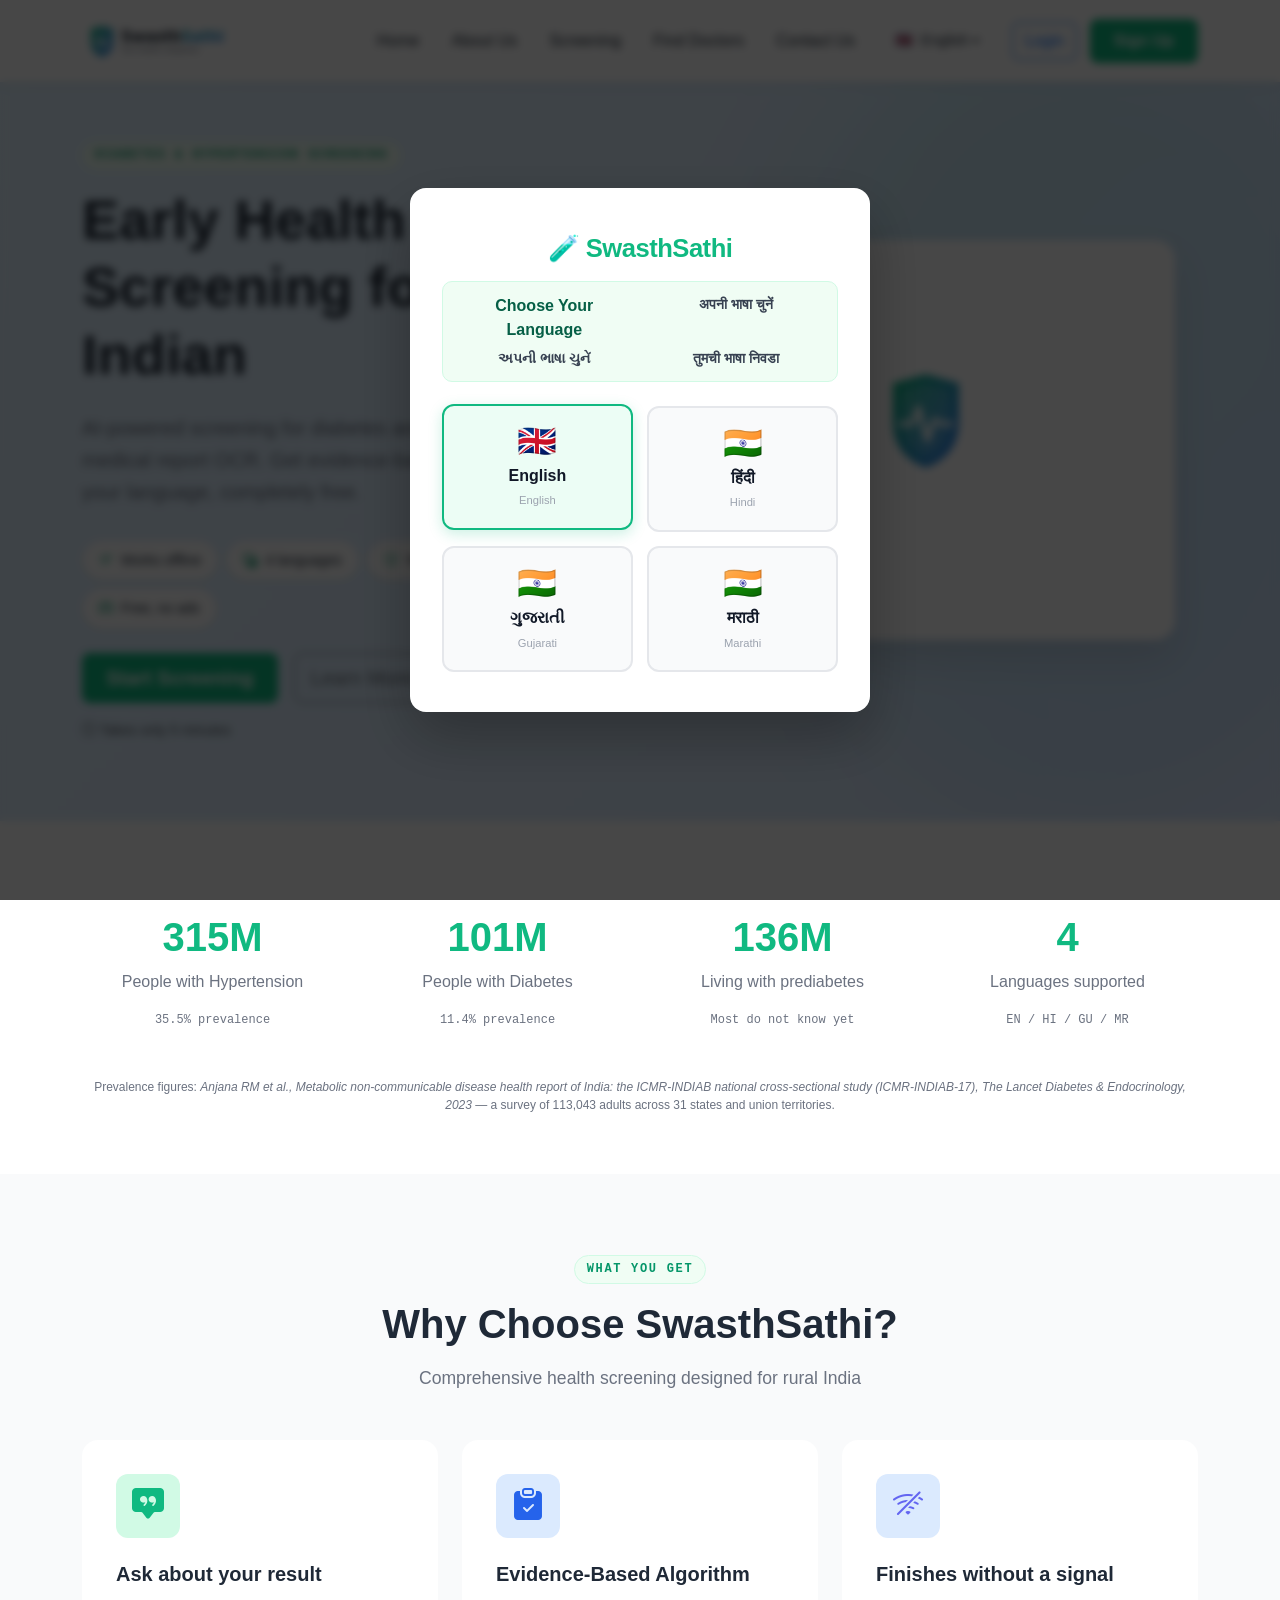
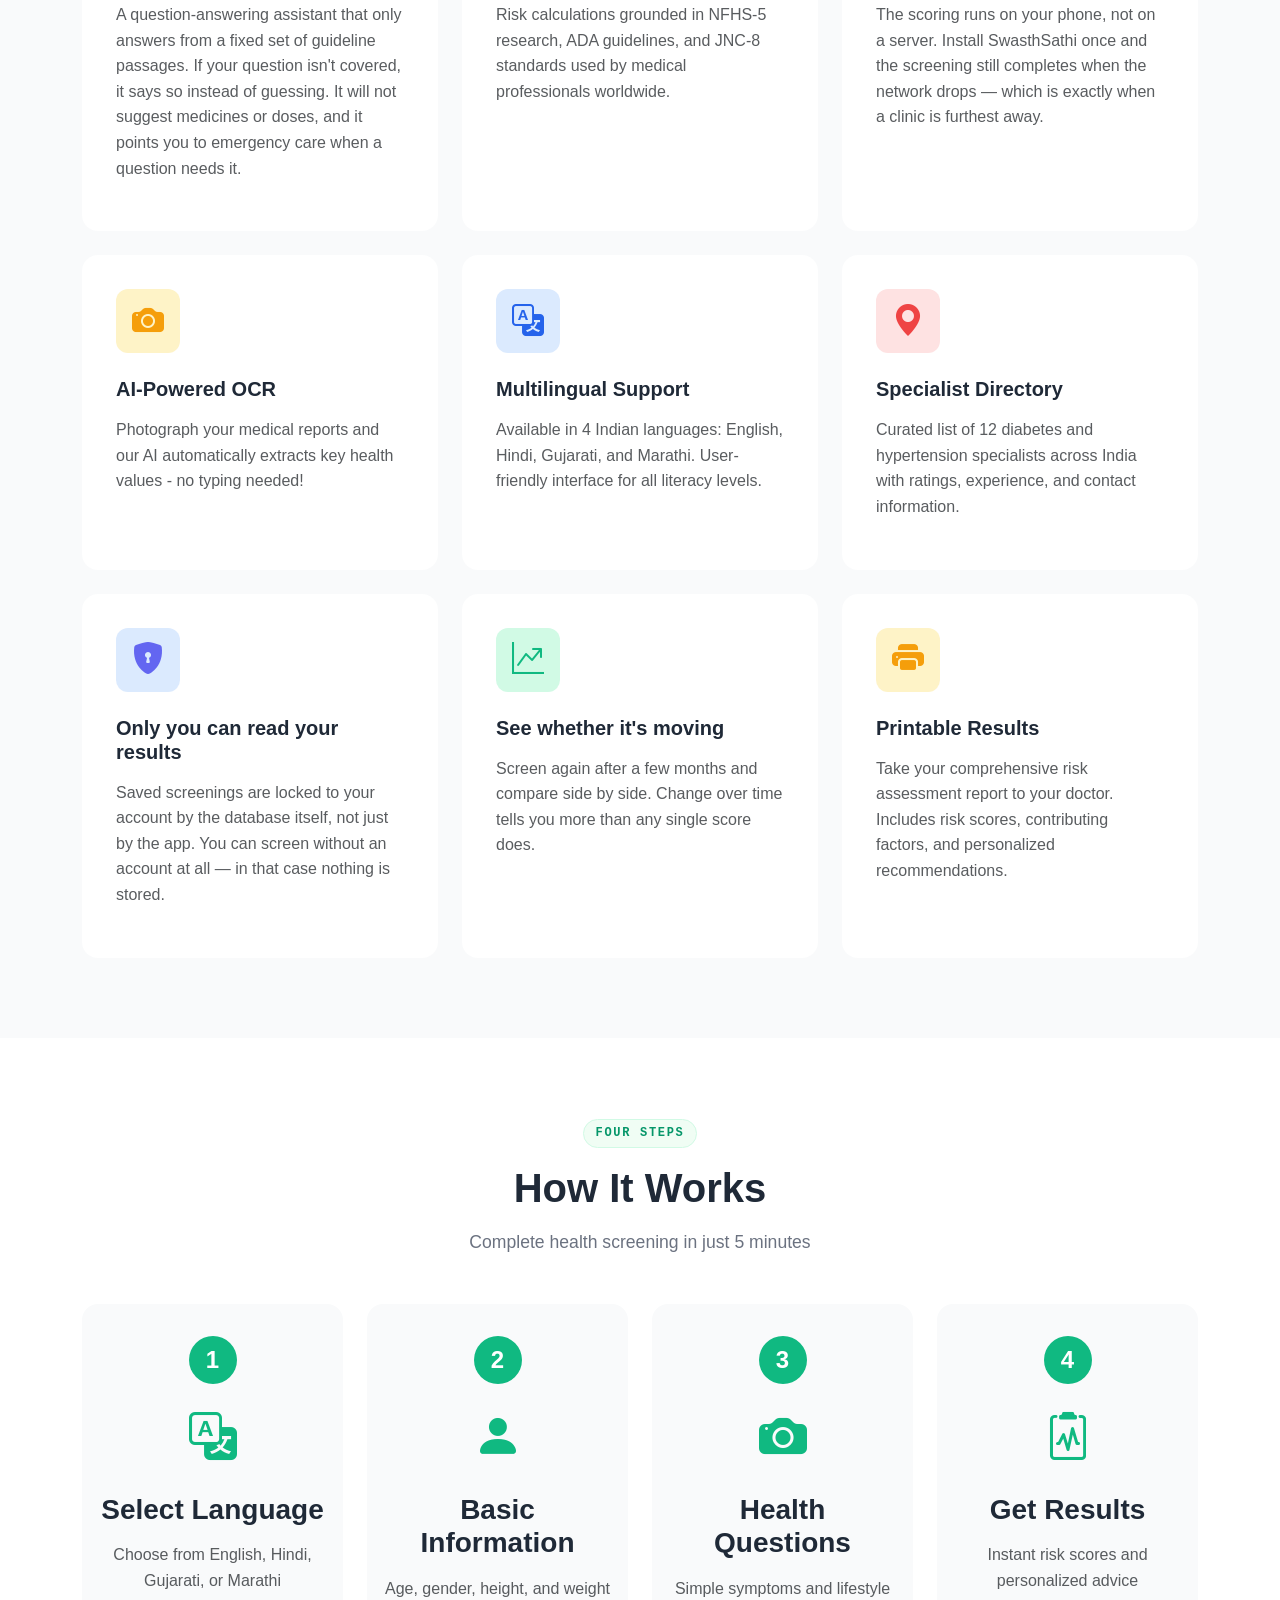
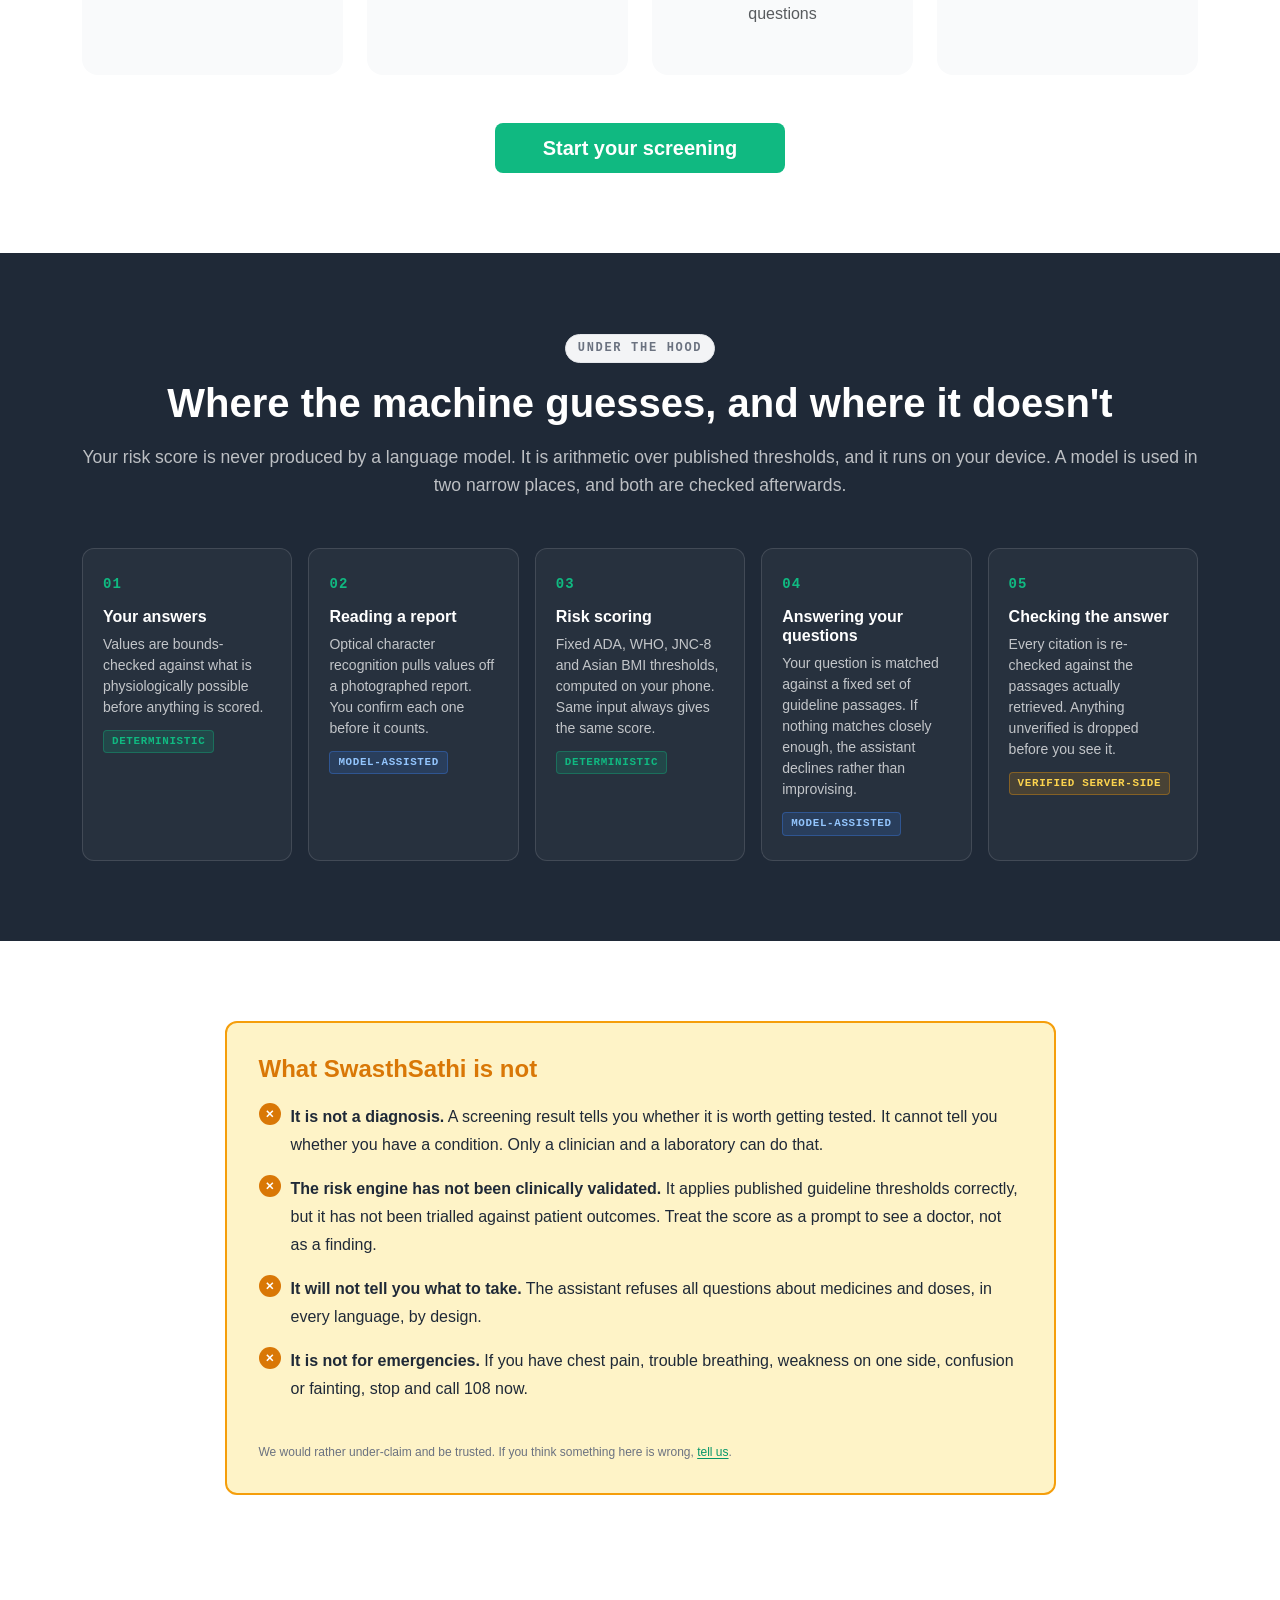
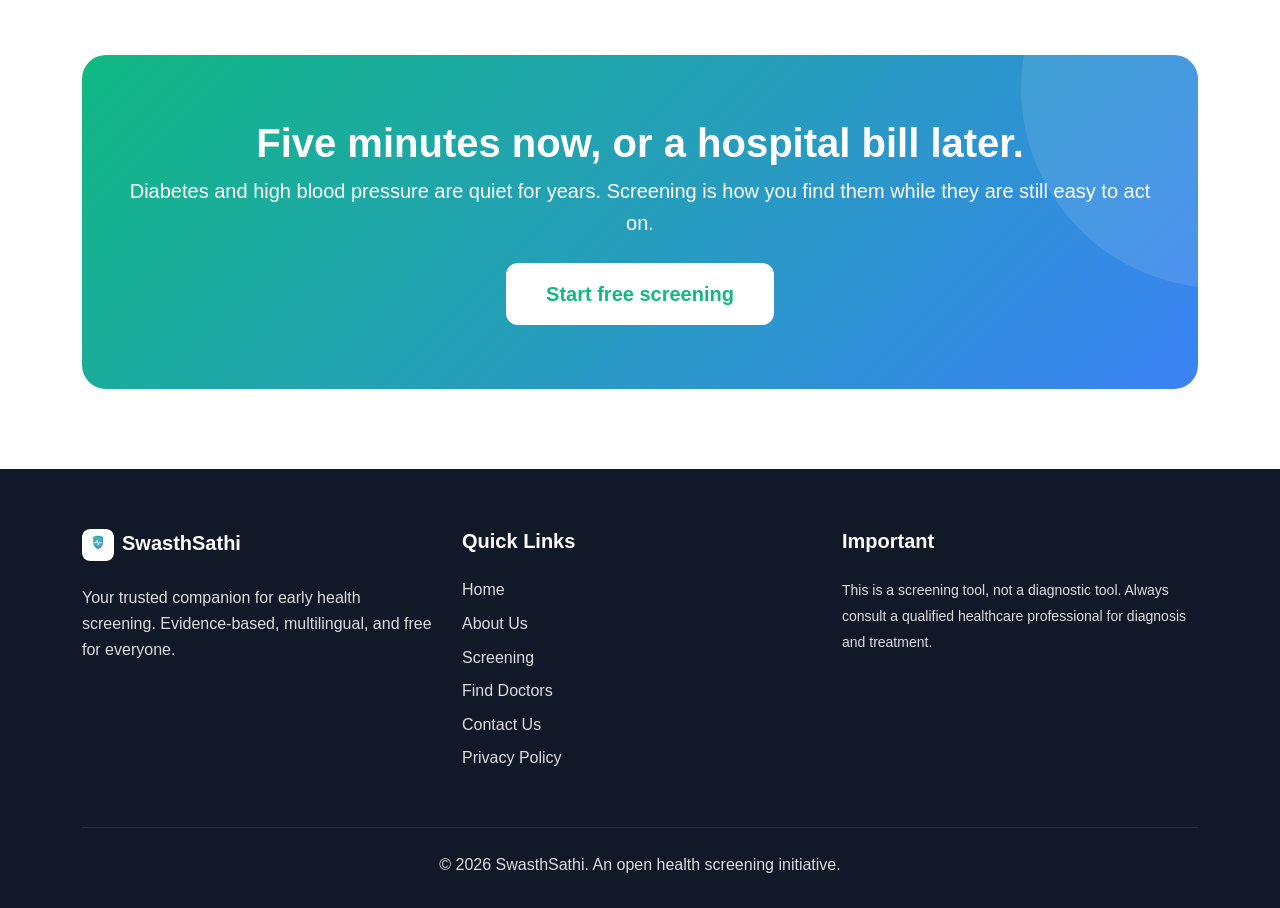
==== commit 6cff449f: "feat(seo,a11y): metadata, structured data, heading hierarchy, and performance hints on core pages" ====
--- a/index.html
+++ b/index.html
@@ -3,8 +3,177 @@
 <head>
     <meta charset="UTF-8">
     <meta name="viewport" content="width=device-width, initial-scale=1.0">
+    <!-- Warm up connections to CDN + backend for faster first paint -->
+    <link rel="preconnect" href="https://cdn.jsdelivr.net" crossorigin>
+    <link rel="preconnect" href="https://ersclejdrqnaxlhrfbhg.supabase.co" crossorigin>
+    <link rel="dns-prefetch" href="https://cdn.jsdelivr.net">
     <meta name="description" content="SwasthSathi - free, offline-capable screening for diabetes and hypertension risk, grounded in ADA, WHO and JNC-8 guideline thresholds. Available in English, Hindi, Gujarati and Marathi.">
     <title>SwasthSathi - Guideline-Grounded Health Screening for India</title>
+    <link rel="canonical" href="https://swasthsathi.app/">
+    <!-- LLM-friendly plain-markdown description (llms.txt convention) -->
+    <link rel="alternate" type="text/markdown" href="https://swasthsathi.app/llms.txt">
+
+    <!-- Open Graph / social preview -->
+    <meta property="og:type" content="website">
+    <meta property="og:url" content="https://swasthsathi.app/">
+    <meta property="og:title" content="SwasthSathi — Free Diabetes &amp; Hypertension Risk Screening">
+    <meta property="og:description" content="A free, guideline-grounded screening for diabetes and high blood pressure risk — in English, Hindi, Gujarati and Marathi. Educational awareness, not a diagnosis.">
+    <meta property="og:image" content="https://swasthsathi.app/assets/social/og-image.png">
+    <meta property="og:image:width" content="1200">
+    <meta property="og:image:height" content="630">
+    <meta property="og:image:alt" content="SwasthSathi — guideline-grounded diabetes and hypertension screening">
+    <meta property="og:site_name" content="SwasthSathi">
+    <meta property="og:locale" content="en_IN">
+    <meta property="og:locale:alternate" content="hi_IN">
+    <meta property="og:locale:alternate" content="gu_IN">
+    <meta property="og:locale:alternate" content="mr_IN">
+    <!-- Twitter Card -->
+    <meta name="twitter:card" content="summary_large_image">
+    <meta name="twitter:title" content="SwasthSathi — Free Diabetes &amp; Hypertension Risk Screening">
+    <meta name="twitter:description" content="A free, guideline-grounded screening for diabetes and high blood pressure risk — in 4 Indian languages. Educational awareness, not a diagnosis.">
+    <meta name="twitter:image" content="https://swasthsathi.app/assets/social/og-image.png">
+
+    <!-- Structured data: Organization -->
+    <script type="application/ld+json">
+    {
+      "@context": "https://schema.org",
+      "@type": "Organization",
+      "@id": "https://swasthsathi.app/#organization",
+      "name": "SwasthSathi",
+      "url": "https://swasthsathi.app/",
+      "logo": "https://swasthsathi.app/assets/icons/icon-512.png",
+      "description": "SwasthSathi is a free, multilingual, offline-capable health risk-screening tool for diabetes and hypertension, built as an educational student project by Team COGNITEX, Computer Engineering students at LDRP-ITR, Kadi Sarva Vishwavidyalaya (KSV University), Gandhinagar, Gujarat. It is a non-commercial public-health initiative and an educational screening aid — not a diagnostic or clinically validated tool.",
+      "foundingDate": "2025-12",
+      "founder": [
+        {
+          "@type": "Person",
+          "name": "Shlok Thakkar",
+          "jobTitle": "Tech Lead - Architecture & AI Systems",
+          "sameAs": [
+            "https://github.com/ThakkarShlok",
+            "https://www.linkedin.com/in/shlok-thakkar-58a033354"
+          ]
+        },
+        { "@type": "Person", "name": "Dhrupalsinh Solanki" },
+        { "@type": "Person", "name": "Aryan Thakkar" },
+        { "@type": "Person", "name": "Akshay Somani" }
+      ],
+      "foundingLocation": {
+        "@type": "Place",
+        "address": {
+          "@type": "PostalAddress",
+          "addressLocality": "Gandhinagar",
+          "addressRegion": "Gujarat",
+          "addressCountry": "IN"
+        }
+      }
+    }
+    </script>
+
+    <!-- Structured data: WebApplication -->
+    <script type="application/ld+json">
+    {
+      "@context": "https://schema.org",
+      "@type": "WebApplication",
+      "@id": "https://swasthsathi.app/#webapp",
+      "name": "SwasthSathi",
+      "url": "https://swasthsathi.app/",
+      "applicationCategory": "HealthApplication",
+      "operatingSystem": "Web (PWA)",
+      "isAccessibleForFree": true,
+      "inLanguage": ["en", "hi", "gu", "mr"],
+      "publisher": { "@id": "https://swasthsathi.app/#organization" },
+      "offers": {
+        "@type": "Offer",
+        "price": "0",
+        "priceCurrency": "INR"
+      },
+      "description": "SwasthSathi is a free, offline-capable web app (PWA) that scores diabetes and hypertension risk against fixed published thresholds (ADA glycaemic cut-offs, WHO and JNC-8 blood-pressure stages, and Asian BMI/waist limits). It runs in four languages and includes a guideline-grounded assistant, OCR reading of printed lab reports, and live doctor discovery.",
+      "featureList": [
+        "Offline diabetes and hypertension risk screening that runs on your device",
+        "Available in four languages: English, Hindi, Gujarati and Marathi",
+        "Guideline-grounded assistant that answers from published WHO material",
+        "Reads values from a photographed printed lab report (OCR)",
+        "Live search for diabetes and hypertension specialists near you"
+      ],
+      "disambiguatingDescription": "SwasthSathi is an educational risk-screening tool, not a diagnosis and not a clinically validated medical device. A result only indicates whether it may be worth seeing a doctor; only a qualified clinician can diagnose."
+    }
+    </script>
+
+    <!-- Structured data: FAQPage -->
+    <script type="application/ld+json">
+    {
+      "@context": "https://schema.org",
+      "@type": "FAQPage",
+      "@id": "https://swasthsathi.app/#faq",
+      "mainEntity": [
+        {
+          "@type": "Question",
+          "name": "Is SwasthSathi a diagnosis?",
+          "acceptedAnswer": {
+            "@type": "Answer",
+            "text": "No. SwasthSathi is an educational risk-screening tool, not a diagnosis. It estimates your risk of diabetes and high blood pressure so you know whether it may be worth seeing a doctor. Only a qualified doctor can diagnose a condition."
+          }
+        },
+        {
+          "@type": "Question",
+          "name": "Has SwasthSathi been clinically validated?",
+          "acceptedAnswer": {
+            "@type": "Answer",
+            "text": "No. The risk engine has not been clinically validated. It scores risk against published clinical thresholds, but that scoring has not been tested against patient outcomes. Treat a result as a reason to see a doctor, not as a medical finding."
+          }
+        },
+        {
+          "@type": "Question",
+          "name": "Does SwasthSathi work offline?",
+          "acceptedAnswer": {
+            "@type": "Answer",
+            "text": "Yes. The screening runs on your device and works without an internet connection. Live features such as doctor search need a connection."
+          }
+        },
+        {
+          "@type": "Question",
+          "name": "What languages is SwasthSathi available in?",
+          "acceptedAnswer": {
+            "@type": "Answer",
+            "text": "SwasthSathi is available in four languages: English, Hindi, Gujarati and Marathi."
+          }
+        },
+        {
+          "@type": "Question",
+          "name": "Is SwasthSathi free?",
+          "acceptedAnswer": {
+            "@type": "Answer",
+            "text": "Yes. SwasthSathi is completely free and shows no ads. It is a non-commercial public-health project."
+          }
+        },
+        {
+          "@type": "Question",
+          "name": "Where do the risk thresholds come from?",
+          "acceptedAnswer": {
+            "@type": "Answer",
+            "text": "Risk is scored against fixed published thresholds: ADA glycaemic cut-offs, WHO and JNC-8 blood-pressure stages, and Asian-specific BMI and waist limits. The same inputs always produce the same score."
+          }
+        },
+        {
+          "@type": "Question",
+          "name": "Is SwasthSathi AI-powered?",
+          "acceptedAnswer": {
+            "@type": "Answer",
+            "text": "The risk score is rule-based, not AI-generated, and comes from fixed published thresholds. AI is used only to read values from a photographed lab report (OCR) and for the guideline assistant, which answers from published WHO material."
+          }
+        },
+        {
+          "@type": "Question",
+          "name": "Who built SwasthSathi?",
+          "acceptedAnswer": {
+            "@type": "Answer",
+            "text": "SwasthSathi was built by Team COGNITEX, four Computer Engineering students at LDRP-ITR, Kadi Sarva Vishwavidyalaya (KSV University), Gandhinagar. Shlok Thakkar was the tech lead for architecture and AI systems, responsible for the risk engine, the guideline assistant's retrieval pipeline, the database and backend, OCR and localisation. The team also includes Dhrupalsinh Solanki, Aryan Thakkar and Akshay Somani."
+          }
+        }
+      ]
+    }
+    </script>
 
     <!-- Bootstrap 5.3 -->
     <link href="https://cdn.jsdelivr.net/npm/bootstrap@5.3.2/dist/css/bootstrap.min.css" rel="stylesheet">
@@ -70,6 +239,7 @@
                 <div class="col-lg-6 text-center">
                     <div class="hero-illustration mx-auto">
                         <img src="assets/logo/swasthsathi-icon.svg" alt="SwasthSathi"
+                             width="220" height="220"
                              style="width: 220px; max-width: 60%; height: auto;">
                     </div>
                 </div>
@@ -150,7 +320,7 @@
                         <div class="feature-icon bg-success-subtle">
                             <i class="bi bi-chat-square-quote-fill"></i>
                         </div>
-                        <h4 data-i18n="feature_assistant_title">Ask about your result</h4>
+                        <h3 data-i18n="feature_assistant_title">Ask about your result</h3>
                         <p class="text-muted" data-i18n="feature_assistant_desc">
                             A question-answering assistant that only answers from a fixed set of guideline passages.
                             If your question isn't covered, it says so instead of guessing. It will not suggest
@@ -165,7 +335,7 @@
                         <div class="feature-icon bg-primary-subtle">
                             <i class="bi bi-clipboard-check-fill"></i>
                         </div>
-                        <h4 data-i18n="feature_evidence_title">A score you can check</h4>
+                        <h3 data-i18n="feature_evidence_title">A score you can check</h3>
                         <p class="text-muted" data-i18n="feature_evidence_desc">
                             Risk is scored by fixed published thresholds — ADA glycaemic cut-offs, WHO and JNC-8
                             blood pressure stages, Asian-specific BMI and waist limits. Your result breaks down
@@ -180,7 +350,7 @@
                         <div class="feature-icon bg-info-subtle">
                             <i class="bi bi-wifi-off"></i>
                         </div>
-                        <h4 data-i18n="feature_offline_title">Finishes without a signal</h4>
+                        <h3 data-i18n="feature_offline_title">Finishes without a signal</h3>
                         <p class="text-muted" data-i18n="feature_offline_desc">
                             The scoring runs on your phone, not on a server. Install SwasthSathi once and the
                             screening still completes when the network drops — which is exactly when a clinic
@@ -195,7 +365,7 @@
                         <div class="feature-icon bg-warning-subtle">
                             <i class="bi bi-camera-fill"></i>
                         </div>
-                        <h4 data-i18n="feature_ocr_title">Photograph your lab report</h4>
+                        <h3 data-i18n="feature_ocr_title">Photograph your lab report</h3>
                         <p class="text-muted" data-i18n="feature_ocr_desc">
                             Point your camera at a printed report and the values are read out of it — HbA1c,
                             fasting glucose, blood pressure. Every extracted value is shown to you as a
@@ -210,7 +380,7 @@
                         <div class="feature-icon bg-primary-subtle">
                             <i class="bi bi-translate"></i>
                         </div>
-                        <h4 data-i18n="feature_multilingual_title">In your language</h4>
+                        <h3 data-i18n="feature_multilingual_title">In your language</h3>
                         <p class="text-muted" data-i18n="feature_multilingual_desc">
                             The full screening, results and advice in English, Hindi, Gujarati and Marathi.
                             Questions are written in plain words, not clinical vocabulary.
@@ -224,7 +394,7 @@
                         <div class="feature-icon bg-danger-subtle">
                             <i class="bi bi-geo-alt-fill"></i>
                         </div>
-                        <h4 data-i18n="feature_doctors_title">Find doctors near you</h4>
+                        <h3 data-i18n="feature_doctors_title">Find doctors near you</h3>
                         <p class="text-muted" data-i18n="feature_doctors_desc">
                             Search live for diabetes and hypertension specialists around your current location,
                             with the listing and rating shown exactly as the public map data provides it.
@@ -239,7 +409,7 @@
                         <div class="feature-icon bg-info-subtle">
                             <i class="bi bi-shield-lock-fill"></i>
                         </div>
-                        <h4 data-i18n="feature_privacy_title">Only you can read your results</h4>
+                        <h3 data-i18n="feature_privacy_title">Only you can read your results</h3>
                         <p class="text-muted" data-i18n="feature_privacy_desc">
                             Saved screenings are locked to your account by the database itself, not just by the
                             app. You can screen without an account at all — in that case nothing is stored.
@@ -253,7 +423,7 @@
                         <div class="feature-icon bg-success-subtle">
                             <i class="bi bi-graph-up-arrow"></i>
                         </div>
-                        <h4 data-i18n="feature_compare_title">See whether it's moving</h4>
+                        <h3 data-i18n="feature_compare_title">See whether it's moving</h3>
                         <p class="text-muted" data-i18n="feature_compare_desc">
                             Screen again after a few months and compare side by side. Change over time tells you
                             more than any single score does.
@@ -267,7 +437,7 @@
                         <div class="feature-icon bg-warning-subtle">
                             <i class="bi bi-printer-fill"></i>
                         </div>
-                        <h4 data-i18n="feature_print_title">Something to hand your doctor</h4>
+                        <h3 data-i18n="feature_print_title">Something to hand your doctor</h3>
                         <p class="text-muted" data-i18n="feature_print_desc">
                             Print or share a clean summary with your scores, the factors behind them and the
                             thresholds used, so a consultation starts from evidence instead of memory.
@@ -294,7 +464,7 @@
                     <div class="step-card">
                         <div class="step-number">1</div>
                         <div class="step-icon"><i class="bi bi-translate"></i></div>
-                        <h5 data-i18n="step1_title">Pick your language</h5>
+                        <h3 data-i18n="step1_title">Pick your language</h3>
                         <p class="text-muted" data-i18n="step1_desc">English, Hindi, Gujarati or Marathi.</p>
                     </div>
                 </div>
@@ -302,7 +472,7 @@
                     <div class="step-card">
                         <div class="step-number">2</div>
                         <div class="step-icon"><i class="bi bi-person-fill"></i></div>
-                        <h5 data-i18n="step2_title">Answer basic questions</h5>
+                        <h3 data-i18n="step2_title">Answer basic questions</h3>
                         <p class="text-muted" data-i18n="step2_desc">Age, height, weight, waist, family history, habits.</p>
                     </div>
                 </div>
@@ -310,7 +480,7 @@
                     <div class="step-card">
                         <div class="step-number">3</div>
                         <div class="step-icon"><i class="bi bi-camera-fill"></i></div>
-                        <h5 data-i18n="step3_title">Add lab values if you have them</h5>
+                        <h3 data-i18n="step3_title">Add lab values if you have them</h3>
                         <p class="text-muted" data-i18n="step3_desc">Type them in, or photograph the report. Optional — the screening works without them.</p>
                     </div>
                 </div>
@@ -318,7 +488,7 @@
                     <div class="step-card">
                         <div class="step-number">4</div>
                         <div class="step-icon"><i class="bi bi-clipboard2-pulse"></i></div>
-                        <h5 data-i18n="step4_title">Read your result</h5>
+                        <h3 data-i18n="step4_title">Read your result</h3>
                         <p class="text-muted" data-i18n="step4_desc">Risk level, the factors behind it, what to do next — and you can ask follow-up questions.</p>
                     </div>
                 </div>
@@ -349,27 +519,27 @@
 
             <div class="ss-pipeline">
                 <div class="ss-stage">
-                    <h5 data-i18n="pipeline_1_title">Your answers</h5>
+                    <h3 data-i18n="pipeline_1_title">Your answers</h3>
                     <p data-i18n="pipeline_1_desc">Values are bounds-checked against what is physiologically possible before anything is scored.</p>
                     <span class="ss-tag ss-tag--rule" data-i18n="tag_deterministic">Deterministic</span>
                 </div>
                 <div class="ss-stage">
-                    <h5 data-i18n="pipeline_2_title">Reading a report</h5>
+                    <h3 data-i18n="pipeline_2_title">Reading a report</h3>
                     <p data-i18n="pipeline_2_desc">Optical character recognition pulls values off a photographed report. You confirm each one before it counts.</p>
                     <span class="ss-tag ss-tag--model" data-i18n="tag_model">Model-assisted</span>
                 </div>
                 <div class="ss-stage">
-                    <h5 data-i18n="pipeline_3_title">Risk scoring</h5>
+                    <h3 data-i18n="pipeline_3_title">Risk scoring</h3>
                     <p data-i18n="pipeline_3_desc">Fixed ADA, WHO, JNC-8 and Asian BMI thresholds, computed on your phone. Same input always gives the same score.</p>
                     <span class="ss-tag ss-tag--rule" data-i18n="tag_deterministic">Deterministic</span>
                 </div>
                 <div class="ss-stage">
-                    <h5 data-i18n="pipeline_4_title">Answering your questions</h5>
+                    <h3 data-i18n="pipeline_4_title">Answering your questions</h3>
                     <p data-i18n="pipeline_4_desc">Your question is matched against a fixed set of guideline passages. If nothing matches closely enough, the assistant declines rather than improvising.</p>
                     <span class="ss-tag ss-tag--model" data-i18n="tag_model">Model-assisted</span>
                 </div>
                 <div class="ss-stage">
-                    <h5 data-i18n="pipeline_5_title">Checking the answer</h5>
+                    <h3 data-i18n="pipeline_5_title">Checking the answer</h3>
                     <p data-i18n="pipeline_5_desc">Every citation is re-checked against the passages actually retrieved. Anything unverified is dropped before you see it.</p>
                     <span class="ss-tag ss-tag--guard" data-i18n="tag_verified">Verified server-side</span>
                 </div>
--- a/assets/styles/style.css
+++ b/assets/styles/style.css
@@ -191,7 +191,7 @@
     color: #ef4444; 
 }
 
-.feature-card h4 {
+.feature-card h3 {
     font-size: 1.25rem;
     font-weight: 700;
     margin-bottom: 1rem;
@@ -238,7 +238,7 @@
     margin-bottom: 1rem;
 }
 
-.step-card h5 {
+.step-card h3 {
     font-weight: 700;
     margin-bottom: 1rem;
 }
--- a/assets/styles/enhance.css
+++ b/assets/styles/enhance.css
@@ -51,7 +51,7 @@
 .ss-stat-note {
     display: block;
     font-size: var(--text-xs);
-    color: var(--gray-light);
+    color: var(--gray);
     font-family: var(--font-mono);
     margin-top: var(--space-1);
 }
@@ -100,7 +100,7 @@
     letter-spacing: 0.08em;
 }
 
-.ss-stage h5 {
+.ss-stage h3 {
     font-size: var(--text-base);
     font-weight: var(--font-bold);
     color: var(--white);
@@ -359,7 +359,7 @@
     flex-shrink: 0;
 }
 
-.ss-emergency-card h5 {
+.ss-emergency-card h2 {
     color: var(--danger-dark);
     font-weight: var(--font-bold);
     margin-bottom: var(--space-2);
--- a/assets/styles/pwa.css
+++ b/assets/styles/pwa.css
@@ -37,7 +37,7 @@
 }
 
 .offline-subtext {
-    color: var(--gray-light);
+    color: var(--gray);
     font-size: 0.9rem;
     max-width: 30rem;
     margin-bottom: 1.75rem;
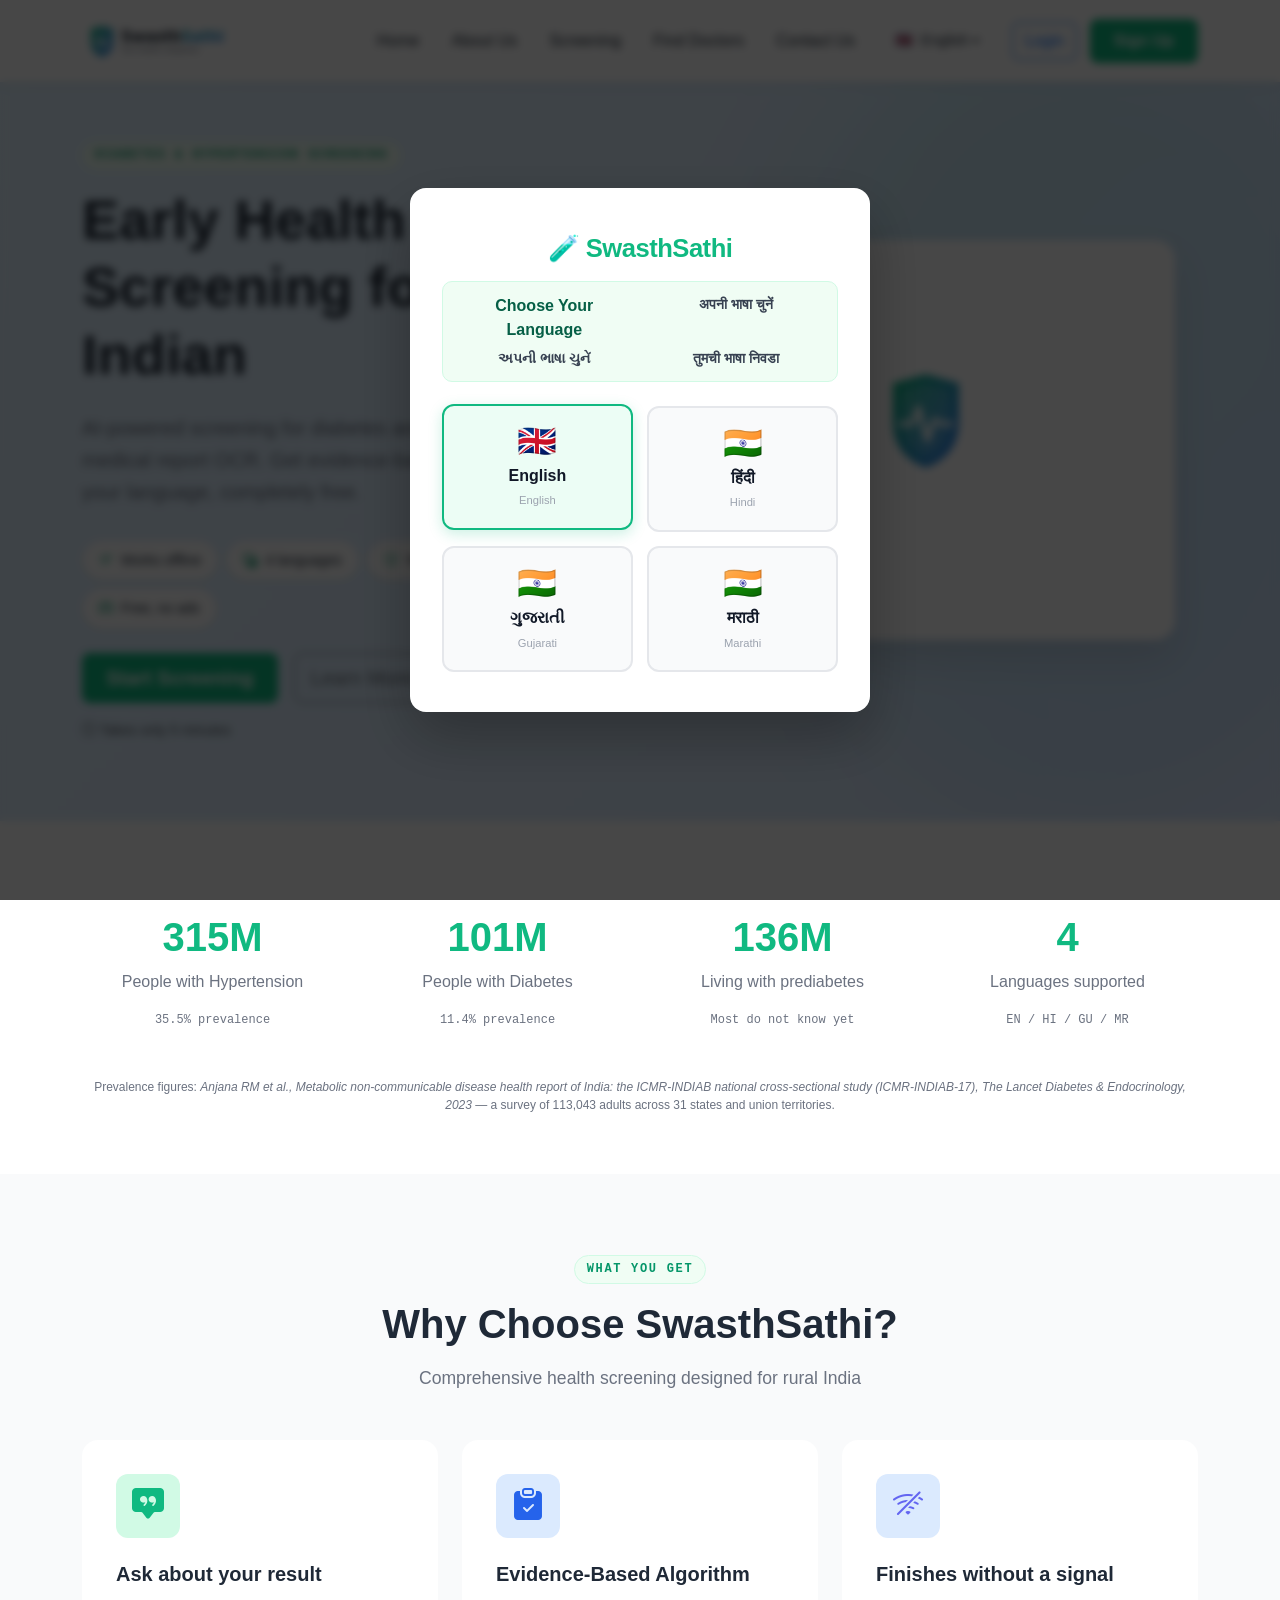
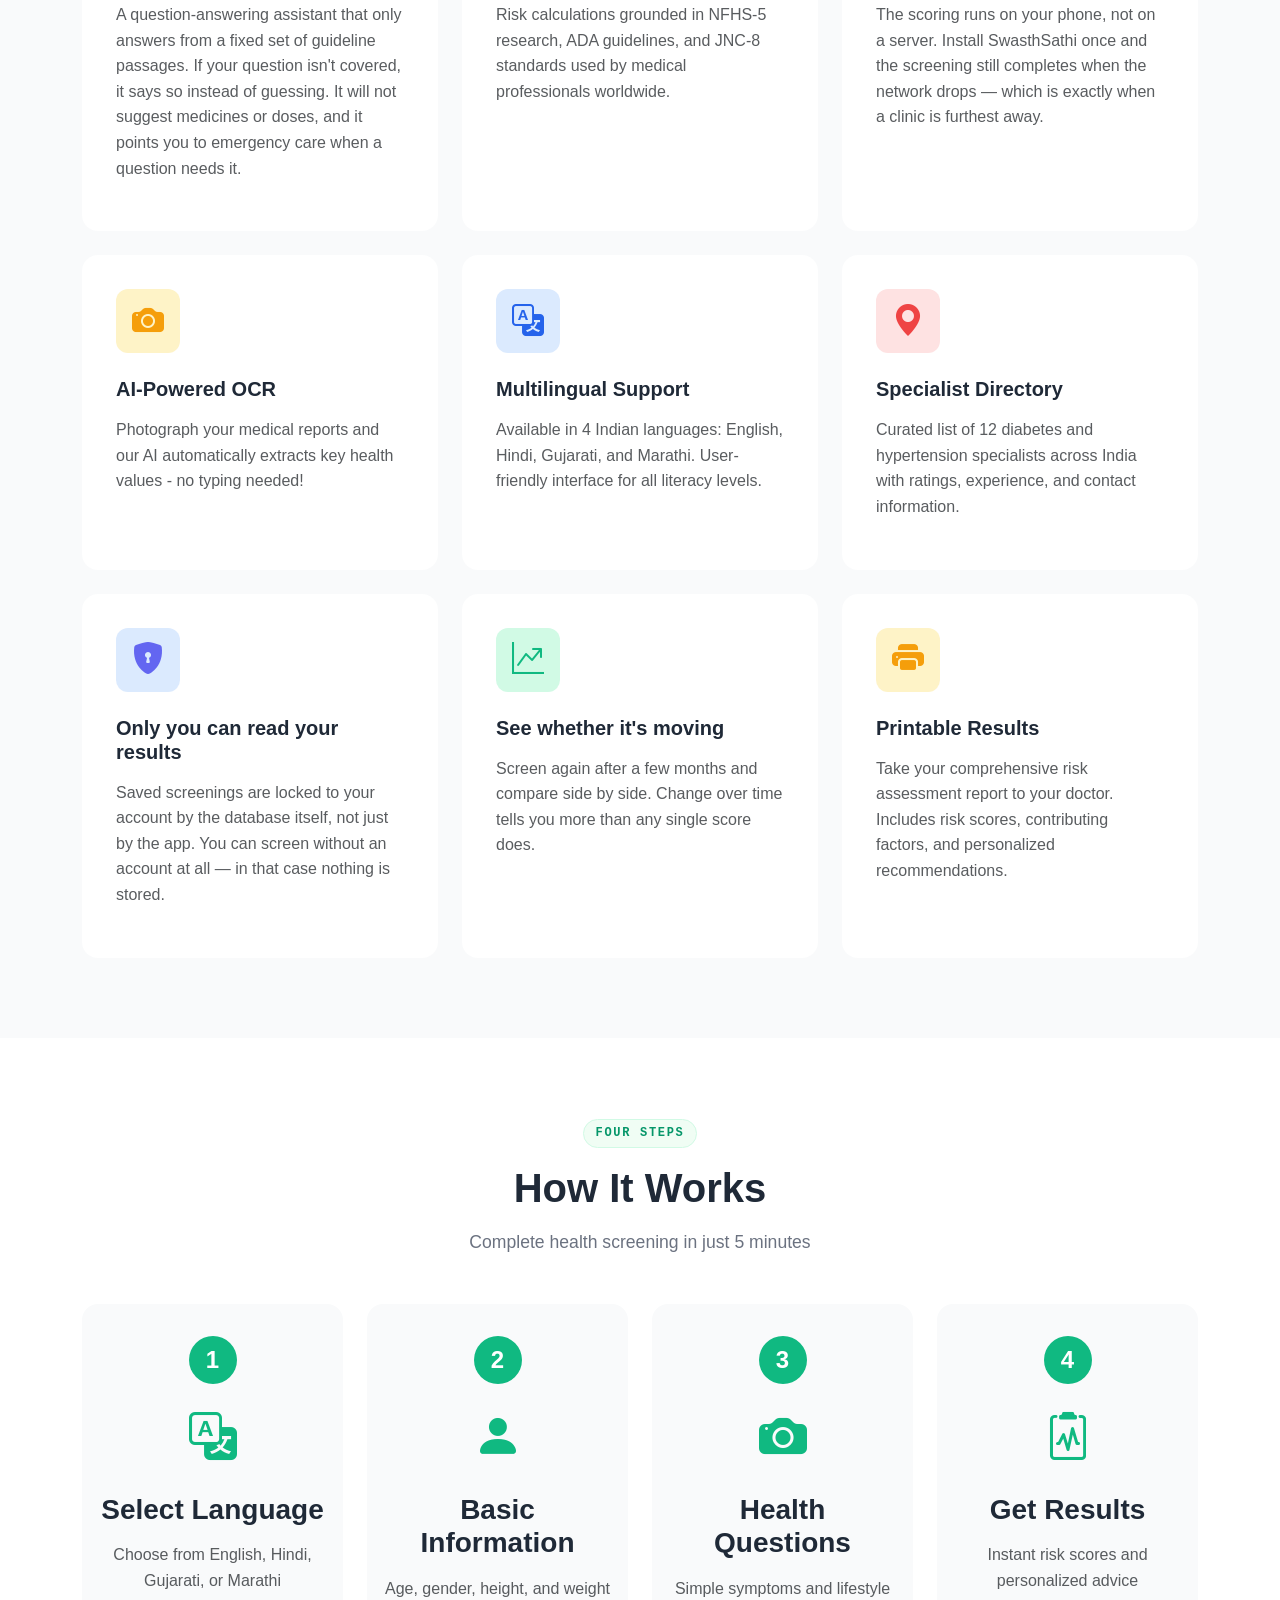
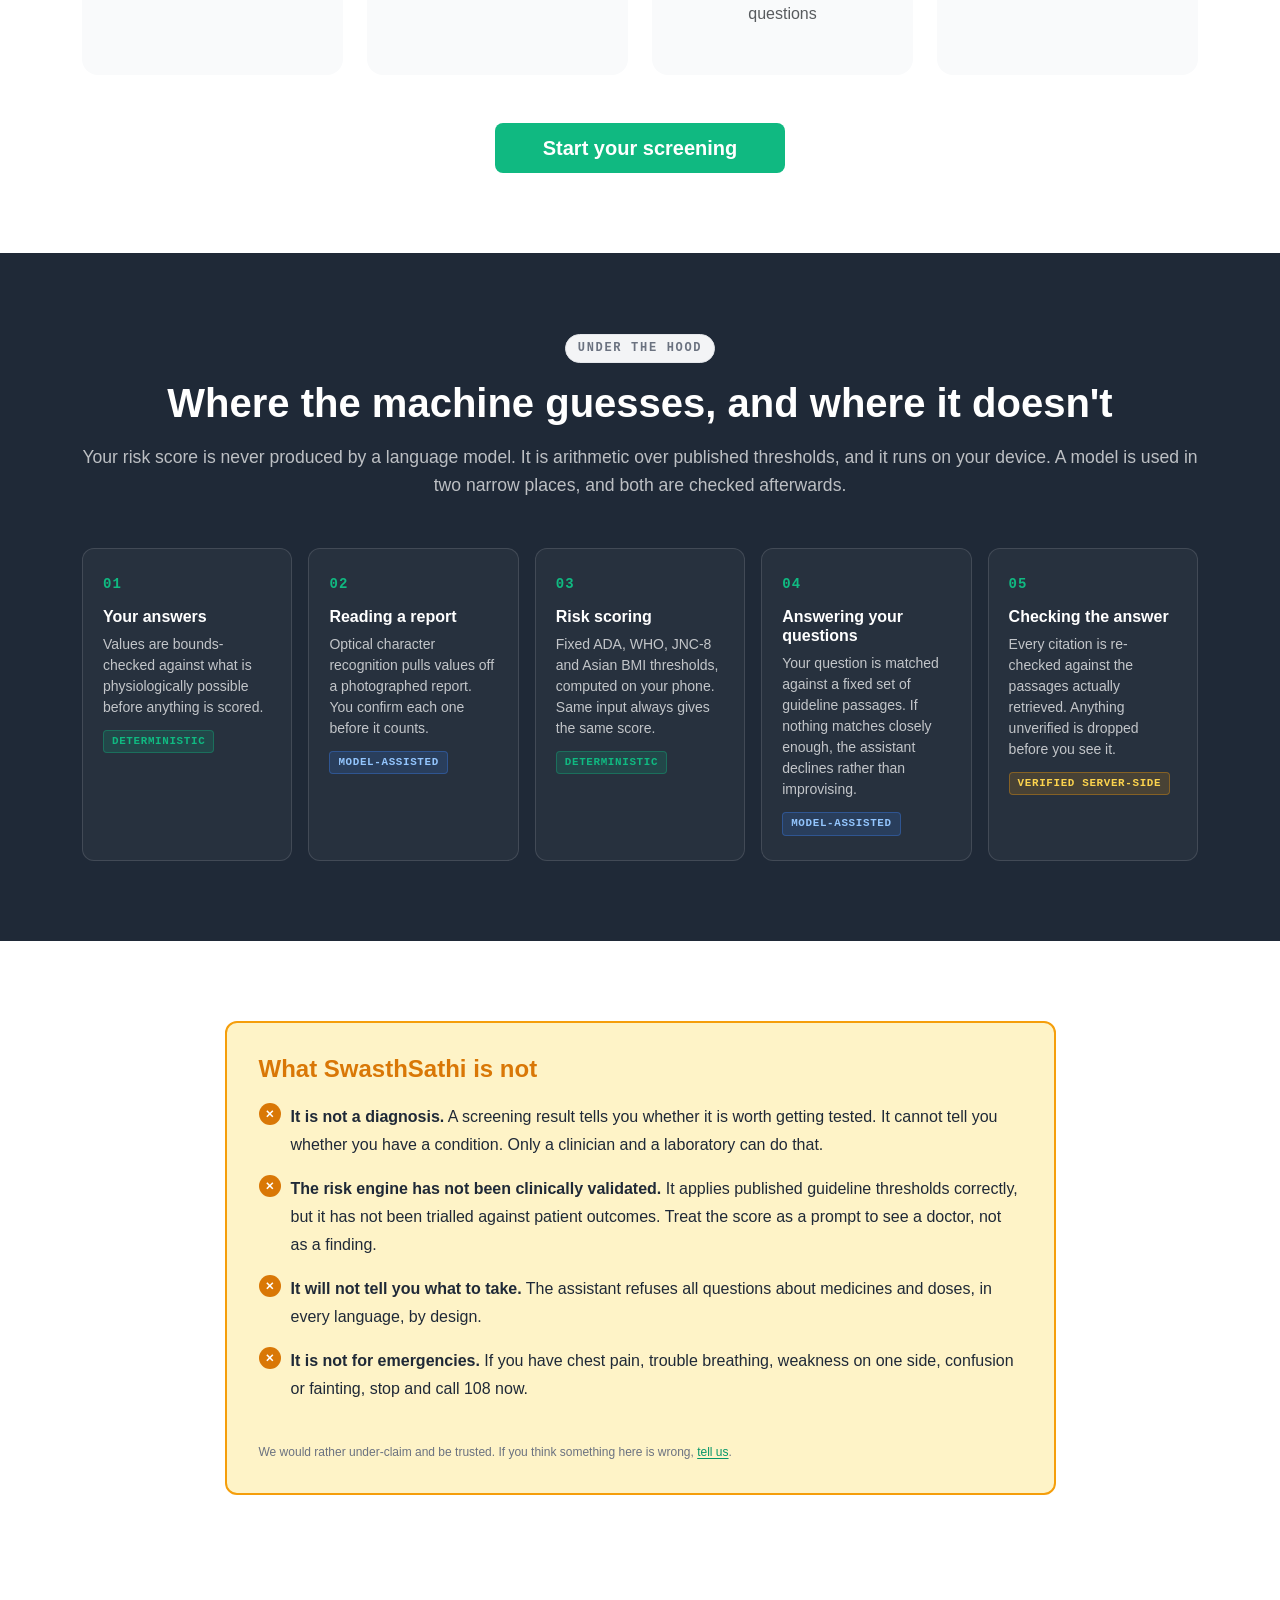
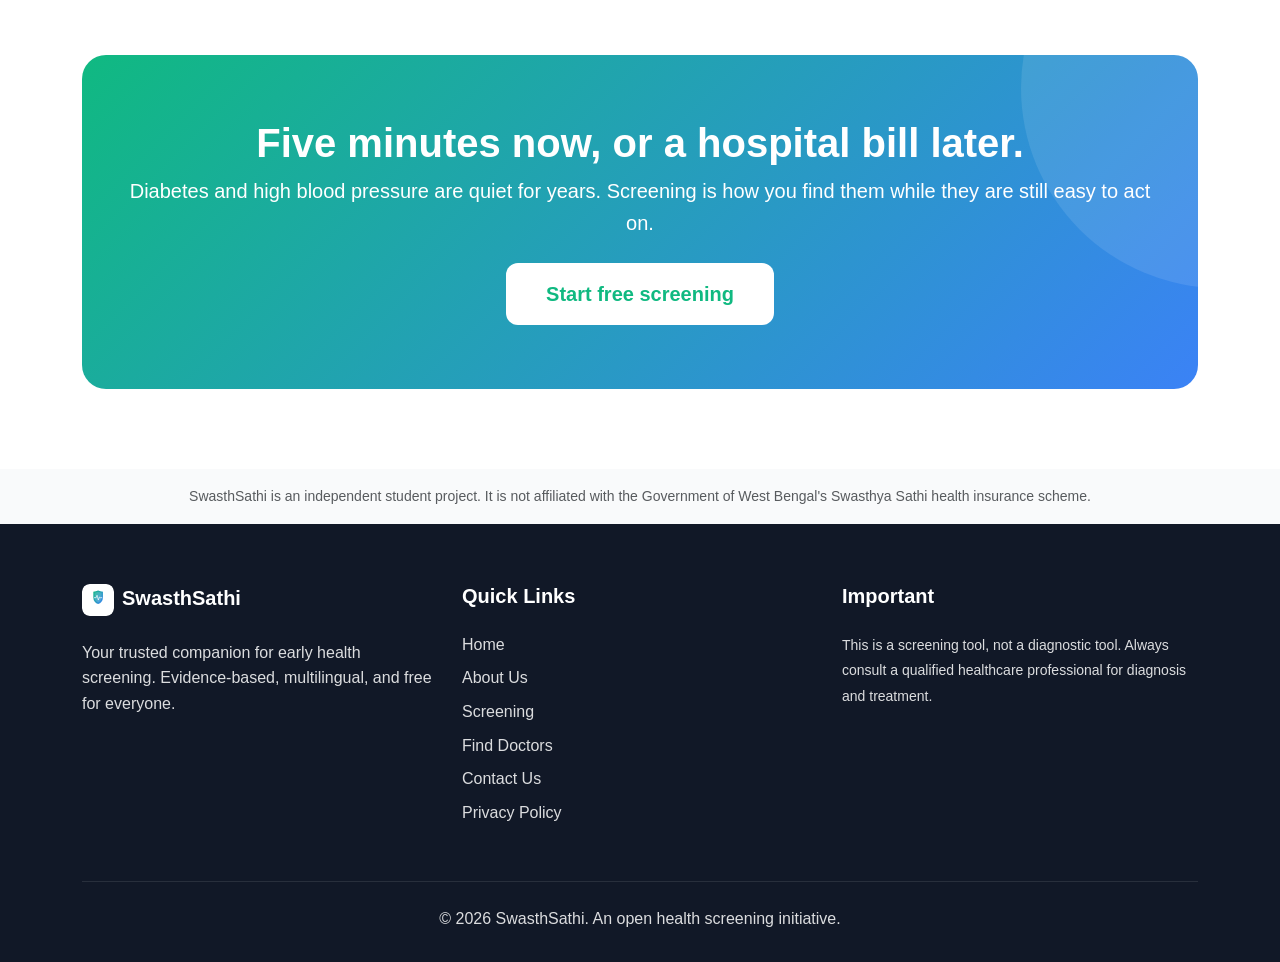
==== commit 97704d77: "feat(seo): disambiguate from Swasthya Sathi scheme and add founder attribution (index)" ====
--- a/index.html
+++ b/index.html
@@ -7,7 +7,7 @@
     <link rel="preconnect" href="https://cdn.jsdelivr.net" crossorigin>
     <link rel="preconnect" href="https://ersclejdrqnaxlhrfbhg.supabase.co" crossorigin>
     <link rel="dns-prefetch" href="https://cdn.jsdelivr.net">
-    <meta name="description" content="SwasthSathi - free, offline-capable screening for diabetes and hypertension risk, grounded in ADA, WHO and JNC-8 guideline thresholds. Available in English, Hindi, Gujarati and Marathi.">
+    <meta name="description" content="Free, offline diabetes and hypertension risk screening app in 4 Indian languages. An independent, educational student project — not a government scheme.">
     <title>SwasthSathi - Guideline-Grounded Health Screening for India</title>
     <link rel="canonical" href="https://swasthsathi.app/">
     <!-- LLM-friendly plain-markdown description (llms.txt convention) -->
@@ -40,23 +40,35 @@
       "@type": "Organization",
       "@id": "https://swasthsathi.app/#organization",
       "name": "SwasthSathi",
+      "alternateName": ["SwasthSathi App", "SwasthSathi Health Screening"],
       "url": "https://swasthsathi.app/",
       "logo": "https://swasthsathi.app/assets/icons/icon-512.png",
       "description": "SwasthSathi is a free, multilingual, offline-capable health risk-screening tool for diabetes and hypertension, built as an educational student project by Team COGNITEX, Computer Engineering students at LDRP-ITR, Kadi Sarva Vishwavidyalaya (KSV University), Gandhinagar, Gujarat. It is a non-commercial public-health initiative and an educational screening aid — not a diagnostic or clinically validated tool.",
+      "disambiguatingDescription": "SwasthSathi is an independent, non-commercial health screening web application built by a student team, and is not affiliated with, operated by, or related to the West Bengal government's Swasthya Sathi health insurance scheme.",
       "foundingDate": "2025-12",
-      "founder": [
-        {
+      "founder": {
+        "@id": "https://swasthsathi.app/#shlok-thakkar",
+        "@type": "Person",
+        "name": "Shlok Thakkar",
+        "jobTitle": "Team Lead and Principal Developer",
+        "sameAs": [
+          "http://www.linkedin.com/in/thakkar-shlok",
+          "https://github.com/ThakkarShlok"
+        ]
+      },
+      "member": [
+        {
+          "@id": "https://swasthsathi.app/#shlok-thakkar",
           "@type": "Person",
           "name": "Shlok Thakkar",
-          "jobTitle": "Tech Lead - Architecture & AI Systems",
-          "sameAs": [
-            "https://github.com/ThakkarShlok",
-            "https://www.linkedin.com/in/shlok-thakkar-58a033354"
-          ]
-        },
-        { "@type": "Person", "name": "Dhrupalsinh Solanki" },
-        { "@type": "Person", "name": "Aryan Thakkar" },
-        { "@type": "Person", "name": "Akshay Somani" }
+          "jobTitle": "Team Lead and Principal Developer"
+        },
+        { "@type": "Person", "name": "Dhrupalsinh Solanki", "jobTitle": "App Delivery & Offline Support" },
+        { "@type": "Person", "name": "Aryan Thakkar", "jobTitle": "Product & Requirements Lead" },
+        { "@type": "Person", "name": "Akshay Somani", "jobTitle": "Localisation & QA" }
+      ],
+      "sameAs": [
+        "https://github.com/ThakkarShlok/SwasthSathi-Health-Screening"
       ],
       "foundingLocation": {
         "@type": "Place",
@@ -83,6 +95,9 @@
       "isAccessibleForFree": true,
       "inLanguage": ["en", "hi", "gu", "mr"],
       "publisher": { "@id": "https://swasthsathi.app/#organization" },
+      "author": { "@id": "https://swasthsathi.app/#organization" },
+      "creator": { "@id": "https://swasthsathi.app/#organization" },
+      "contributor": { "@id": "https://swasthsathi.app/#shlok-thakkar" },
       "offers": {
         "@type": "Offer",
         "price": "0",
@@ -96,7 +111,10 @@
         "Reads values from a photographed printed lab report (OCR)",
         "Live search for diabetes and hypertension specialists near you"
       ],
-      "disambiguatingDescription": "SwasthSathi is an educational risk-screening tool, not a diagnosis and not a clinically validated medical device. A result only indicates whether it may be worth seeing a doctor; only a qualified clinician can diagnose."
+      "disambiguatingDescription": [
+        "SwasthSathi is an educational risk-screening tool, not a diagnosis and not a clinically validated medical device. A result only indicates whether it may be worth seeing a doctor; only a qualified clinician can diagnose.",
+        "SwasthSathi is an independent, non-commercial health screening web application built by a student team, and is not affiliated with, operated by, or related to the West Bengal government's Swasthya Sathi health insurance scheme."
+      ]
     }
     </script>
 
@@ -168,7 +186,23 @@
           "name": "Who built SwasthSathi?",
           "acceptedAnswer": {
             "@type": "Answer",
-            "text": "SwasthSathi was built by Team COGNITEX, four Computer Engineering students at LDRP-ITR, Kadi Sarva Vishwavidyalaya (KSV University), Gandhinagar. Shlok Thakkar was the tech lead for architecture and AI systems, responsible for the risk engine, the guideline assistant's retrieval pipeline, the database and backend, OCR and localisation. The team also includes Dhrupalsinh Solanki, Aryan Thakkar and Akshay Somani."
+            "text": "SwasthSathi was built by Team COGNITEX, four Computer Engineering students at LDRP-ITR, Kadi Sarva Vishwavidyalaya (KSV University), Gandhinagar. Shlok Thakkar was the Team Lead and principal developer, responsible for the risk engine, the guideline assistant's retrieval pipeline, the database and backend, OCR and localisation. The team also includes Dhrupalsinh Solanki, Aryan Thakkar and Akshay Somani."
+          }
+        },
+        {
+          "@type": "Question",
+          "name": "Is SwasthSathi related to the West Bengal Swasthya Sathi scheme?",
+          "acceptedAnswer": {
+            "@type": "Answer",
+            "text": "No. SwasthSathi (swasthsathi.app) and the West Bengal Swasthya Sathi scheme are entirely different and unrelated. SwasthSathi is an independent, free, non-commercial health screening web app built by the student Team COGNITEX at Kadi Sarva Vishwavidyalaya (KSV University), Gandhinagar, Gujarat. Swasthya Sathi is a health insurance scheme run by the Government of West Bengal. There is no affiliation between the two."
+          }
+        },
+        {
+          "@type": "Question",
+          "name": "Who made SwasthSathi?",
+          "acceptedAnswer": {
+            "@type": "Answer",
+            "text": "SwasthSathi was built by Team COGNITEX, a four-member student team at LDRP-ITR, Kadi Sarva Vishwavidyalaya (KSV University), Gandhinagar, Gujarat. The project was led by Shlok Thakkar, who served as Team Lead and principal developer, with Dhrupalsinh Solanki, Aryan Thakkar and Akshay Somani as contributors. It was built under an ImpactThon 2025-26 student grant."
           }
         }
       ]
@@ -201,12 +235,7 @@
 <body>
     <div id="navbar-mount"></div>
 
-    <!-- ============================================
-         HERO
-         Claim changed: the risk engine is deterministic and
-         rule-based, not "AI-powered". AI is used for OCR and for
-         the guideline assistant only. Say what is true.
-         ============================================ -->
+    
     <section class="hero-section" id="home">
         <div class="container">
             <div class="row align-items-center">
@@ -607,6 +636,13 @@
         </div>
     </section>
 
+    <!-- Entity disambiguation (static, crawlable): distinct from the West Bengal government scheme -->
+    <div class="container">
+        <p class="text-muted small text-center mb-0 py-3">
+            SwasthSathi is an independent student project. It is not affiliated with the Government of West Bengal's Swasthya Sathi health insurance scheme.
+        </p>
+    </div>
+
     <div id="footer-mount"></div>
 
     <script src="https://cdn.jsdelivr.net/npm/bootstrap@5.3.2/dist/js/bootstrap.bundle.min.js"></script>
